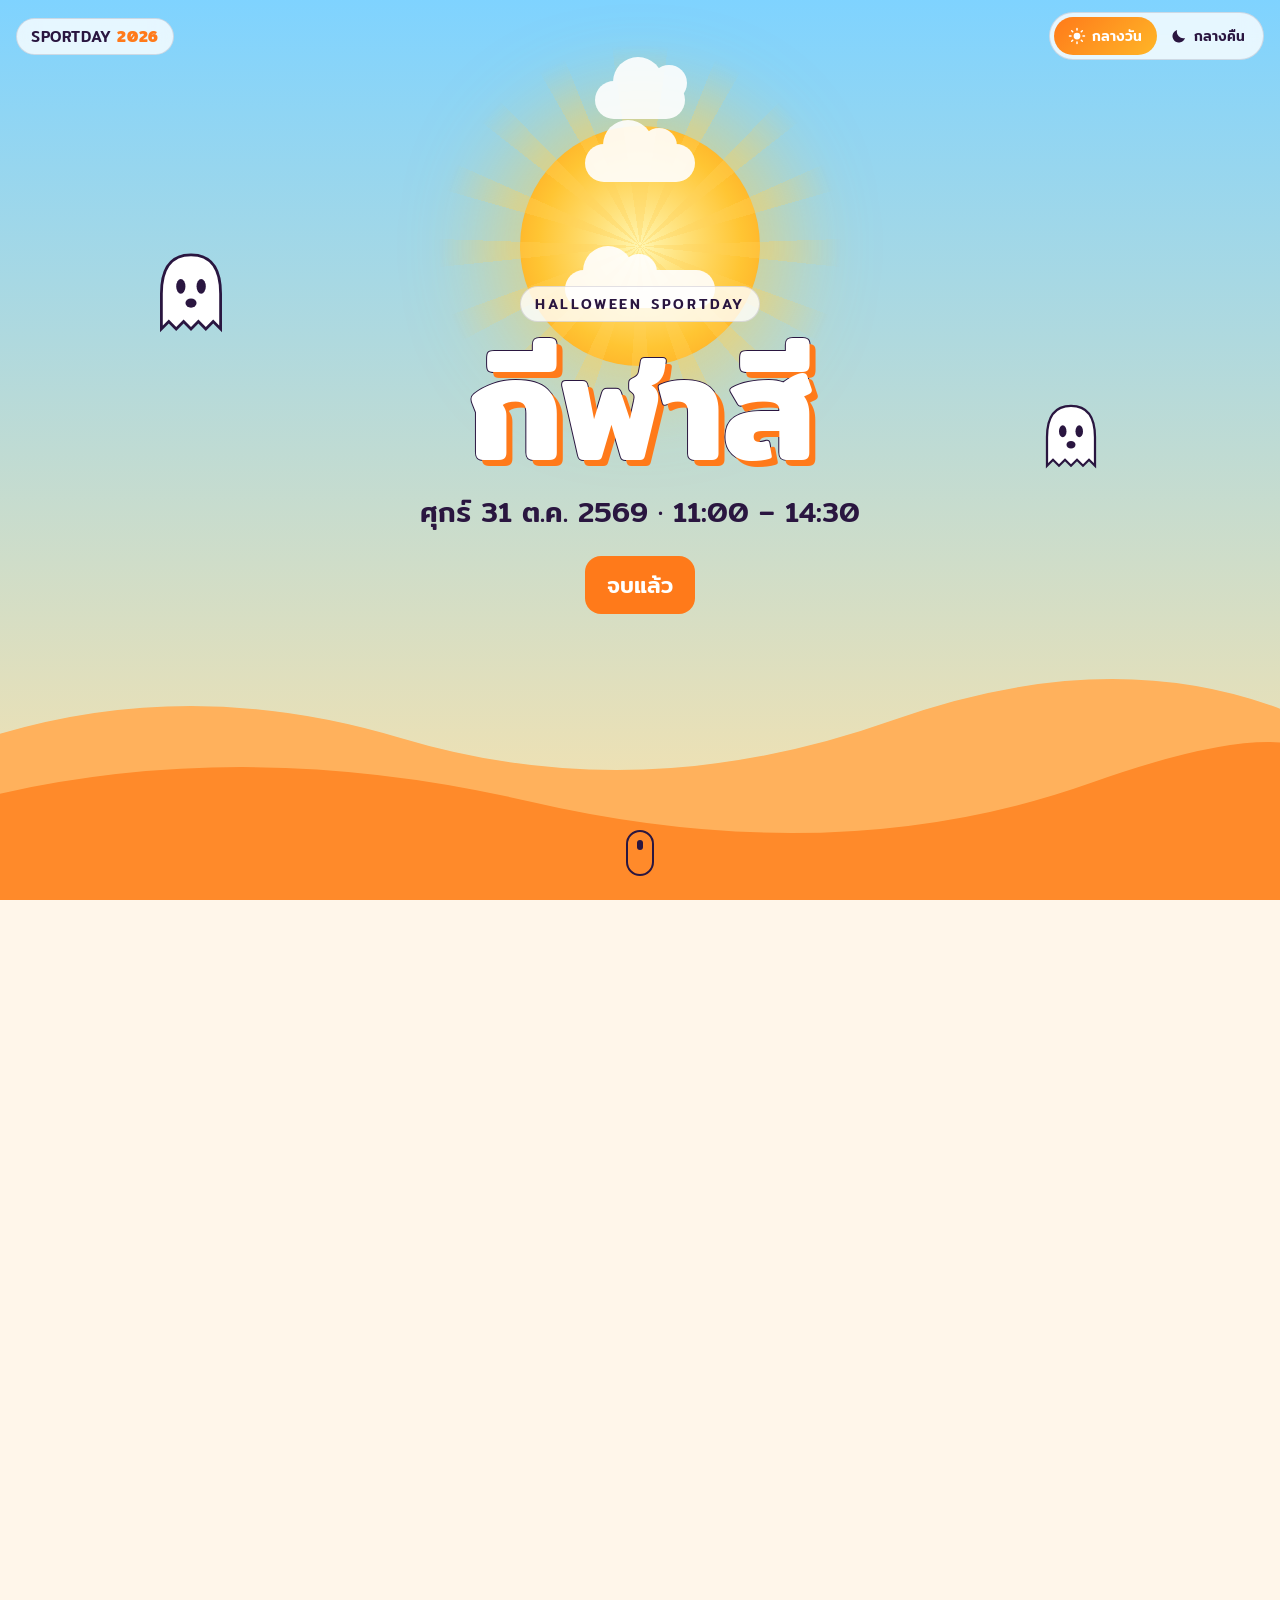
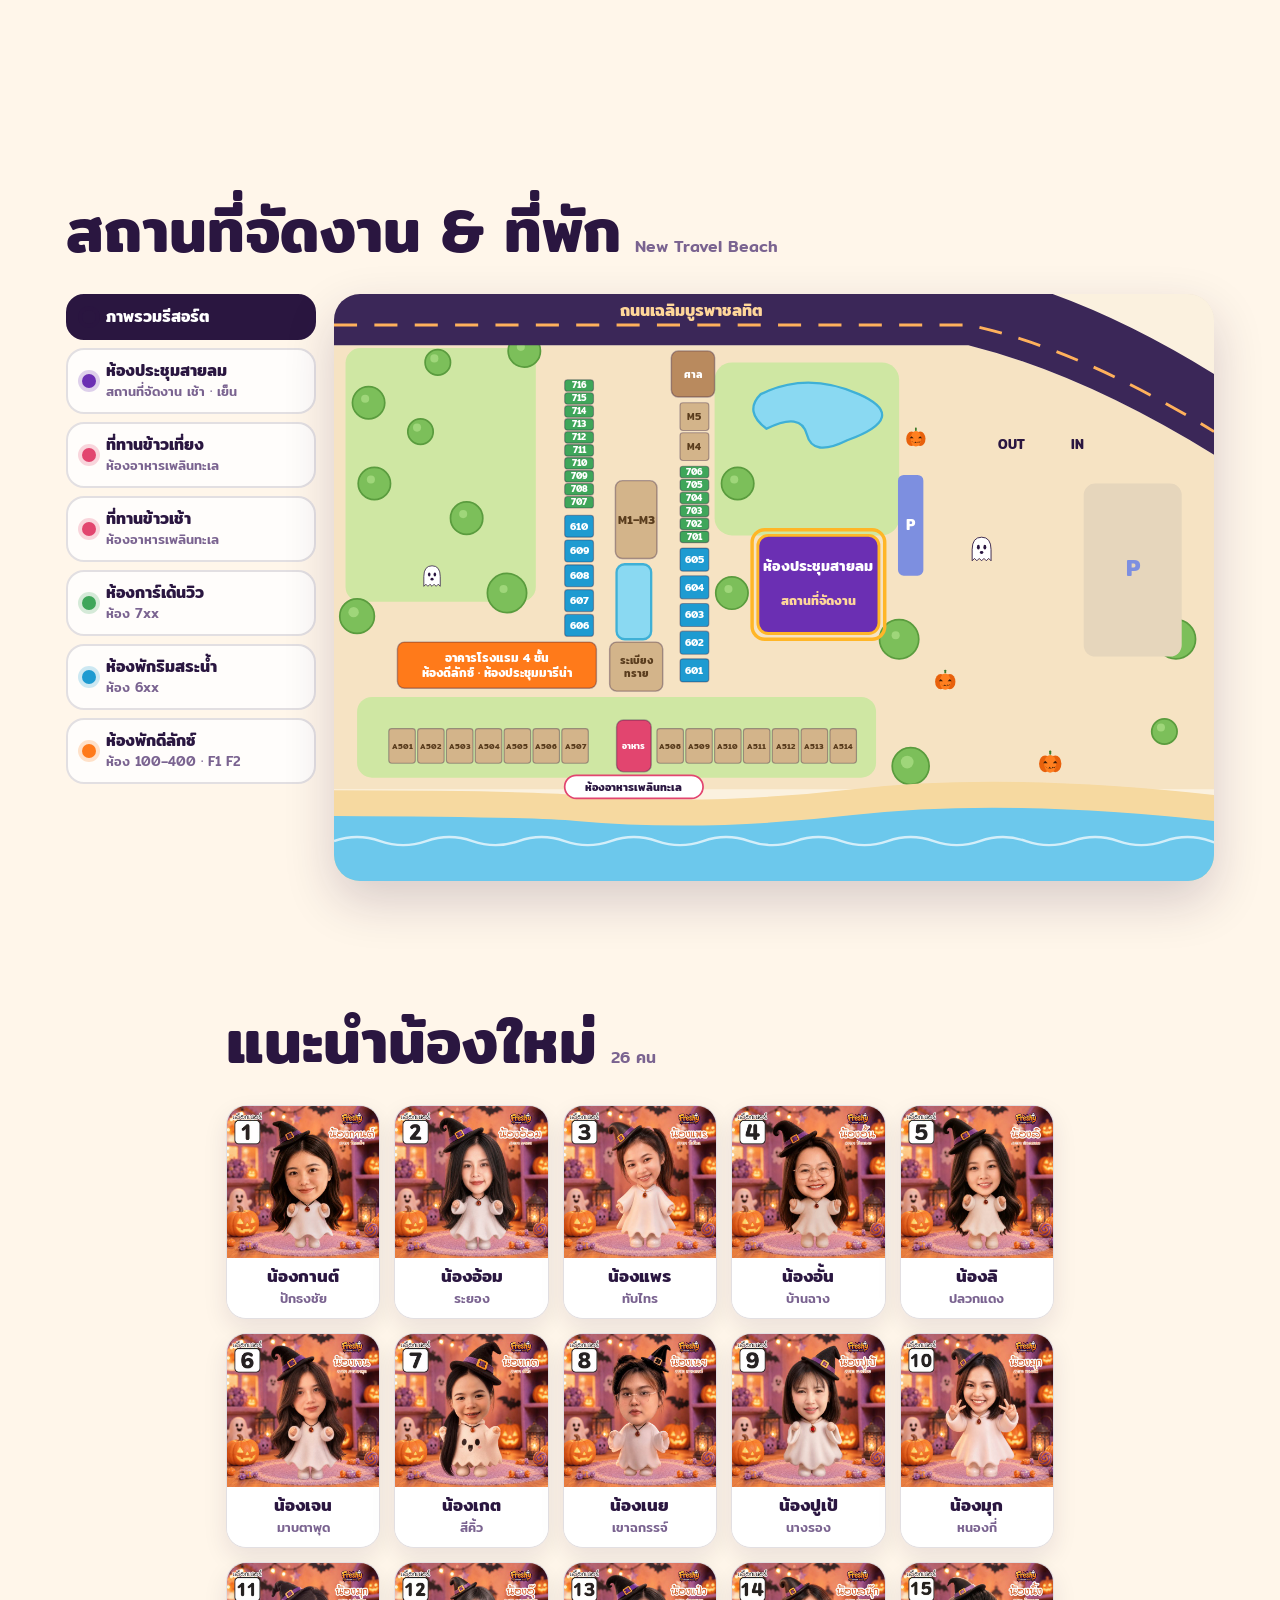
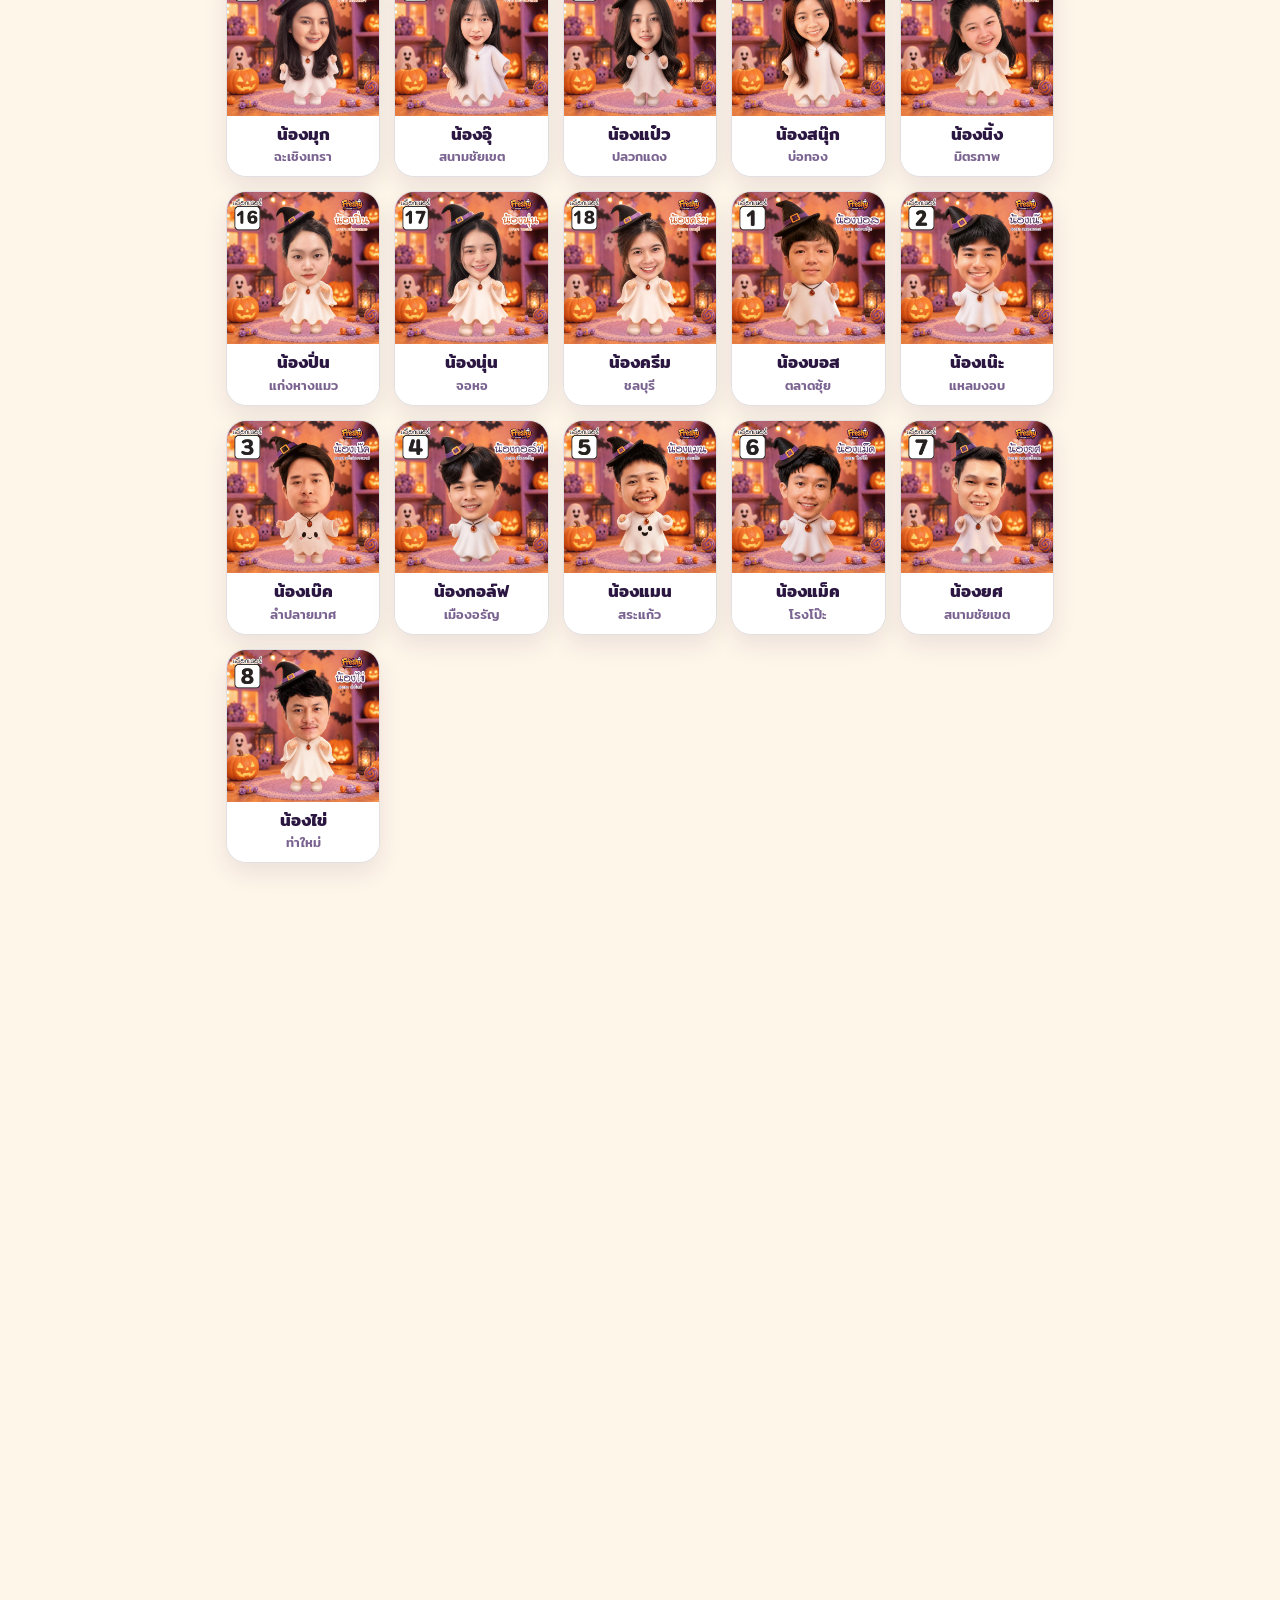
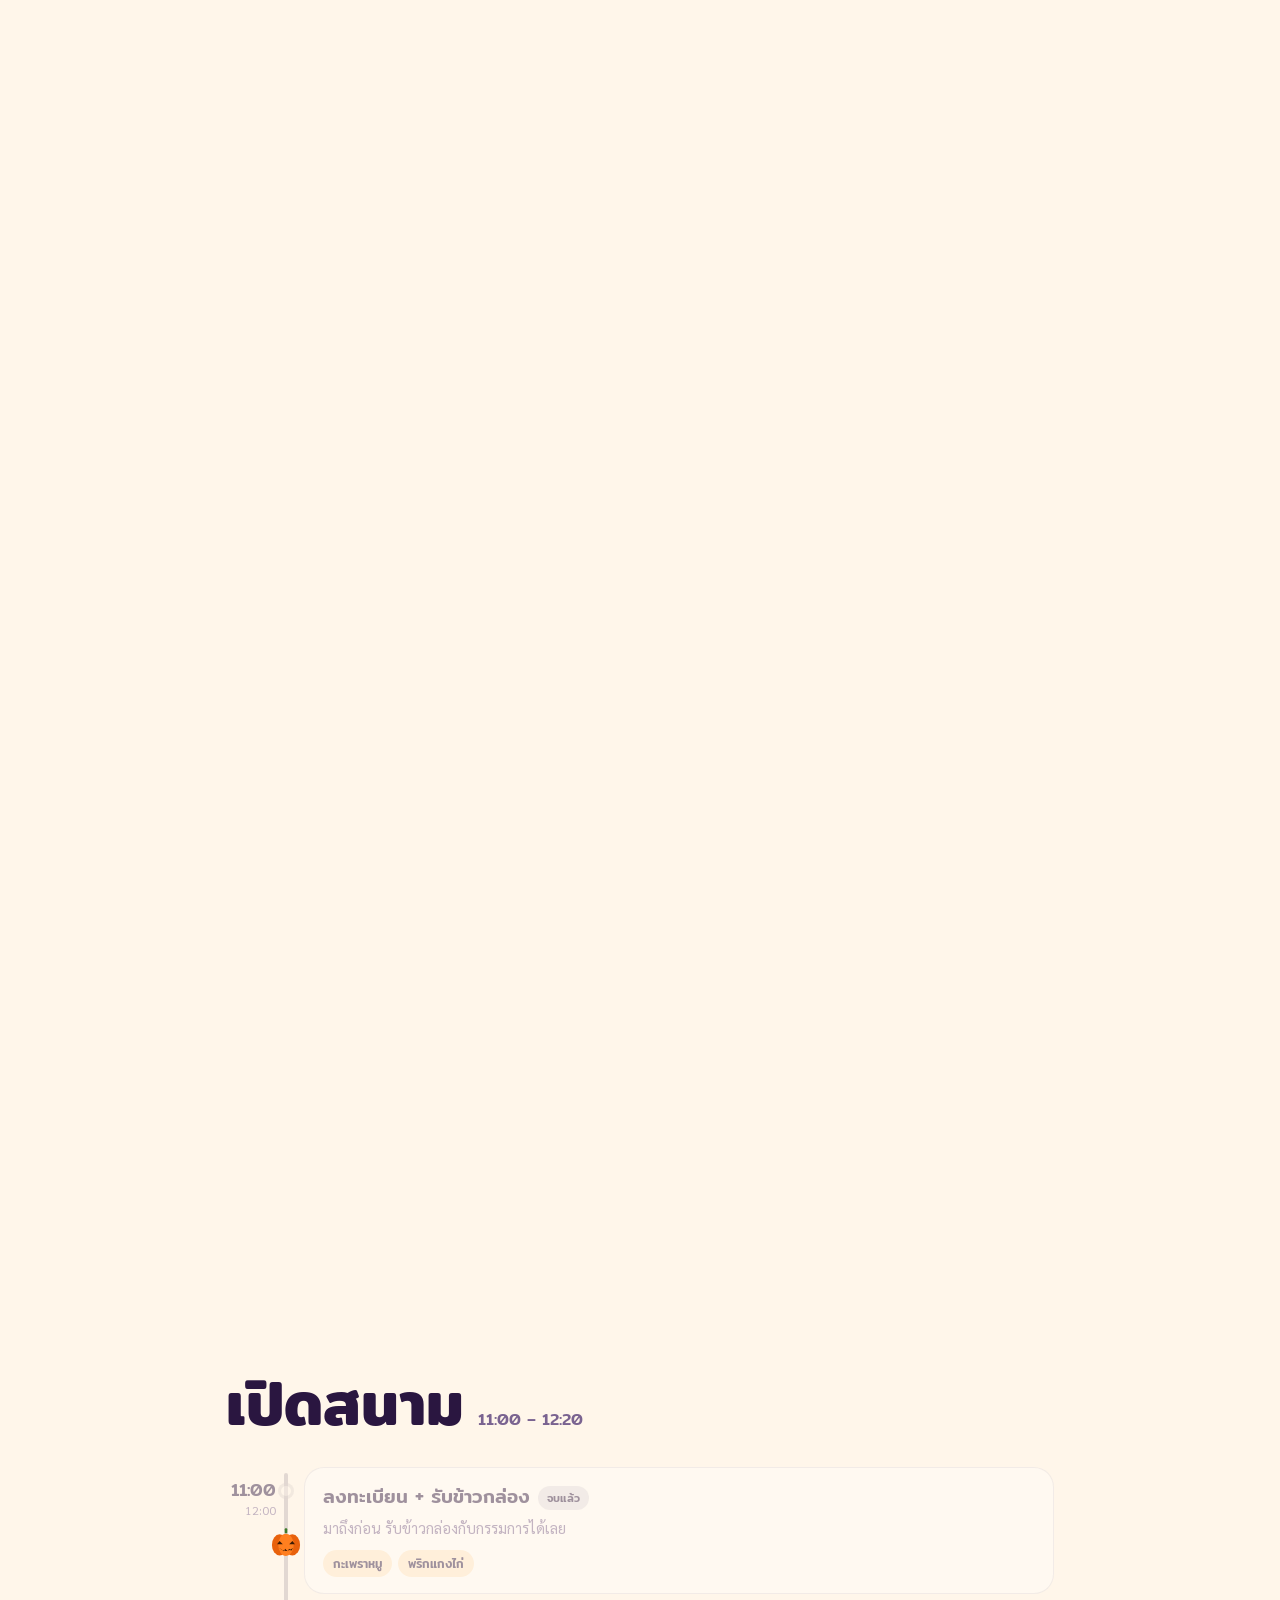
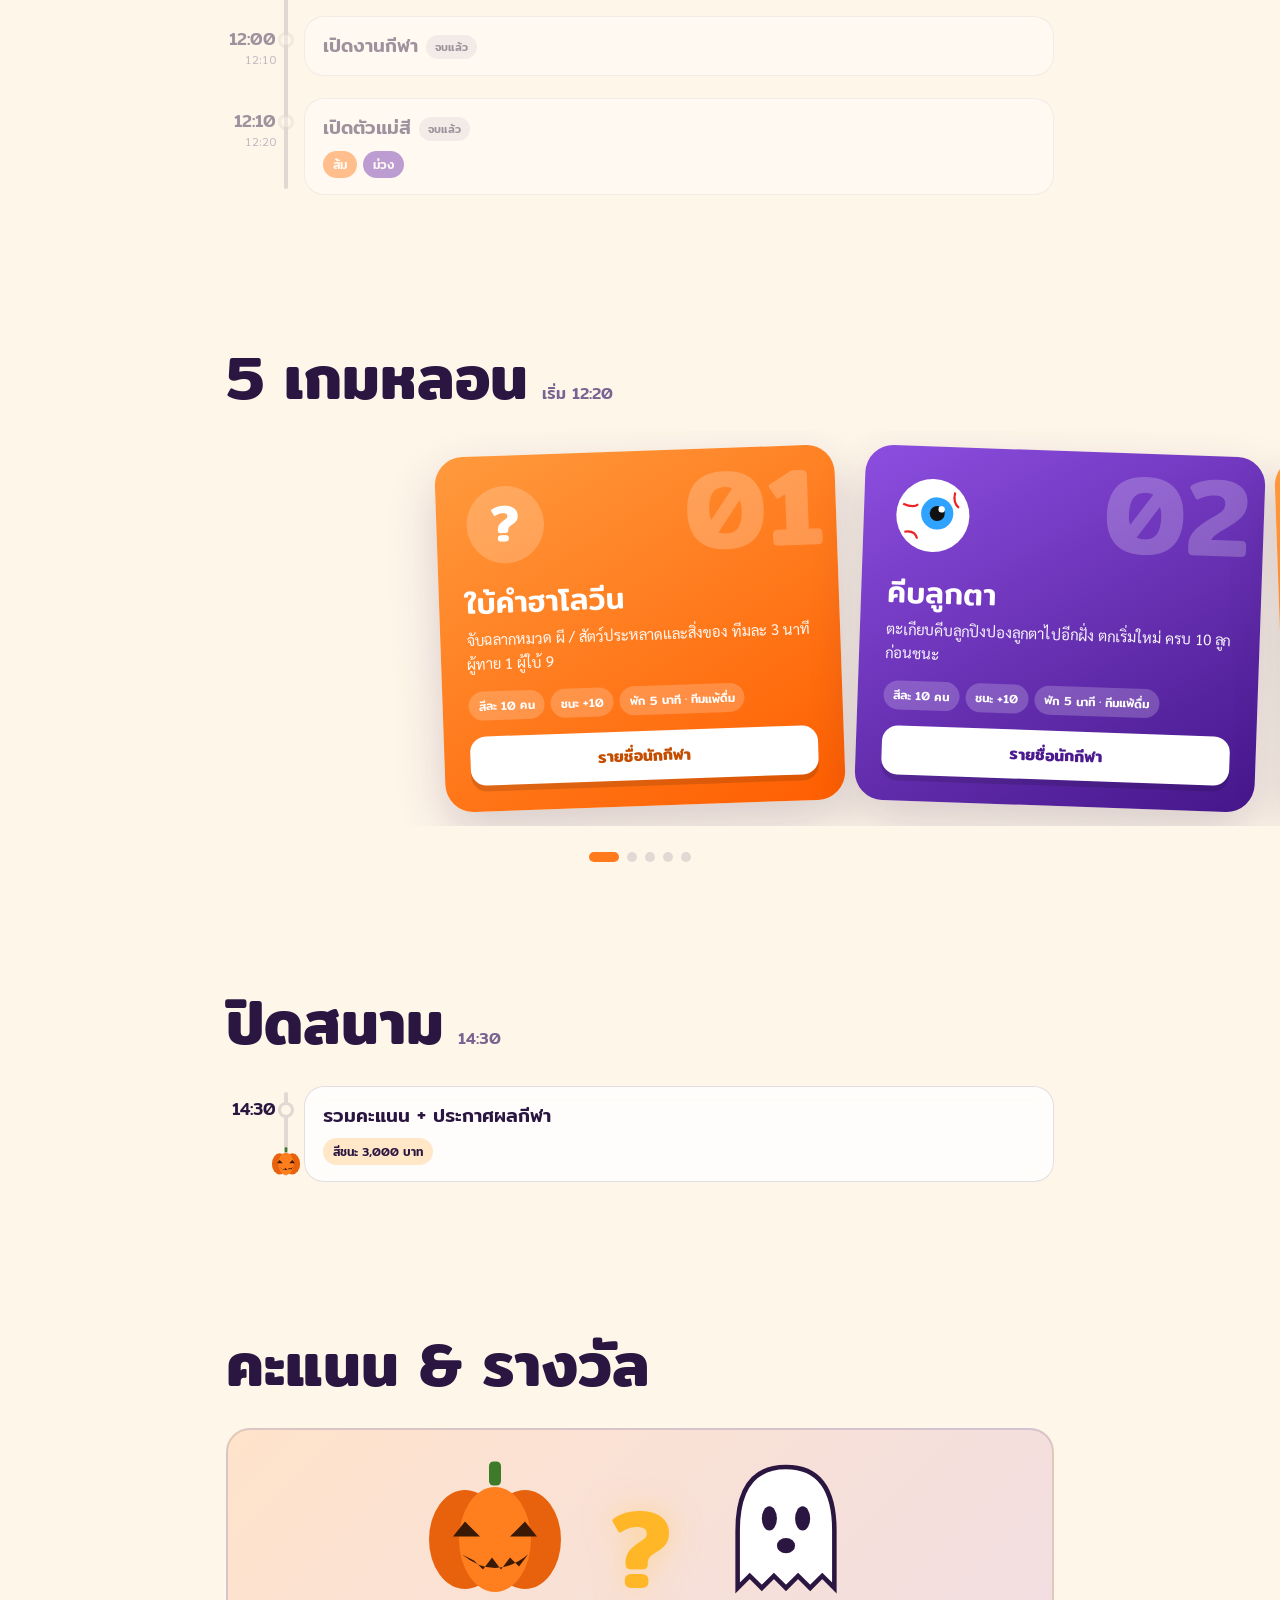
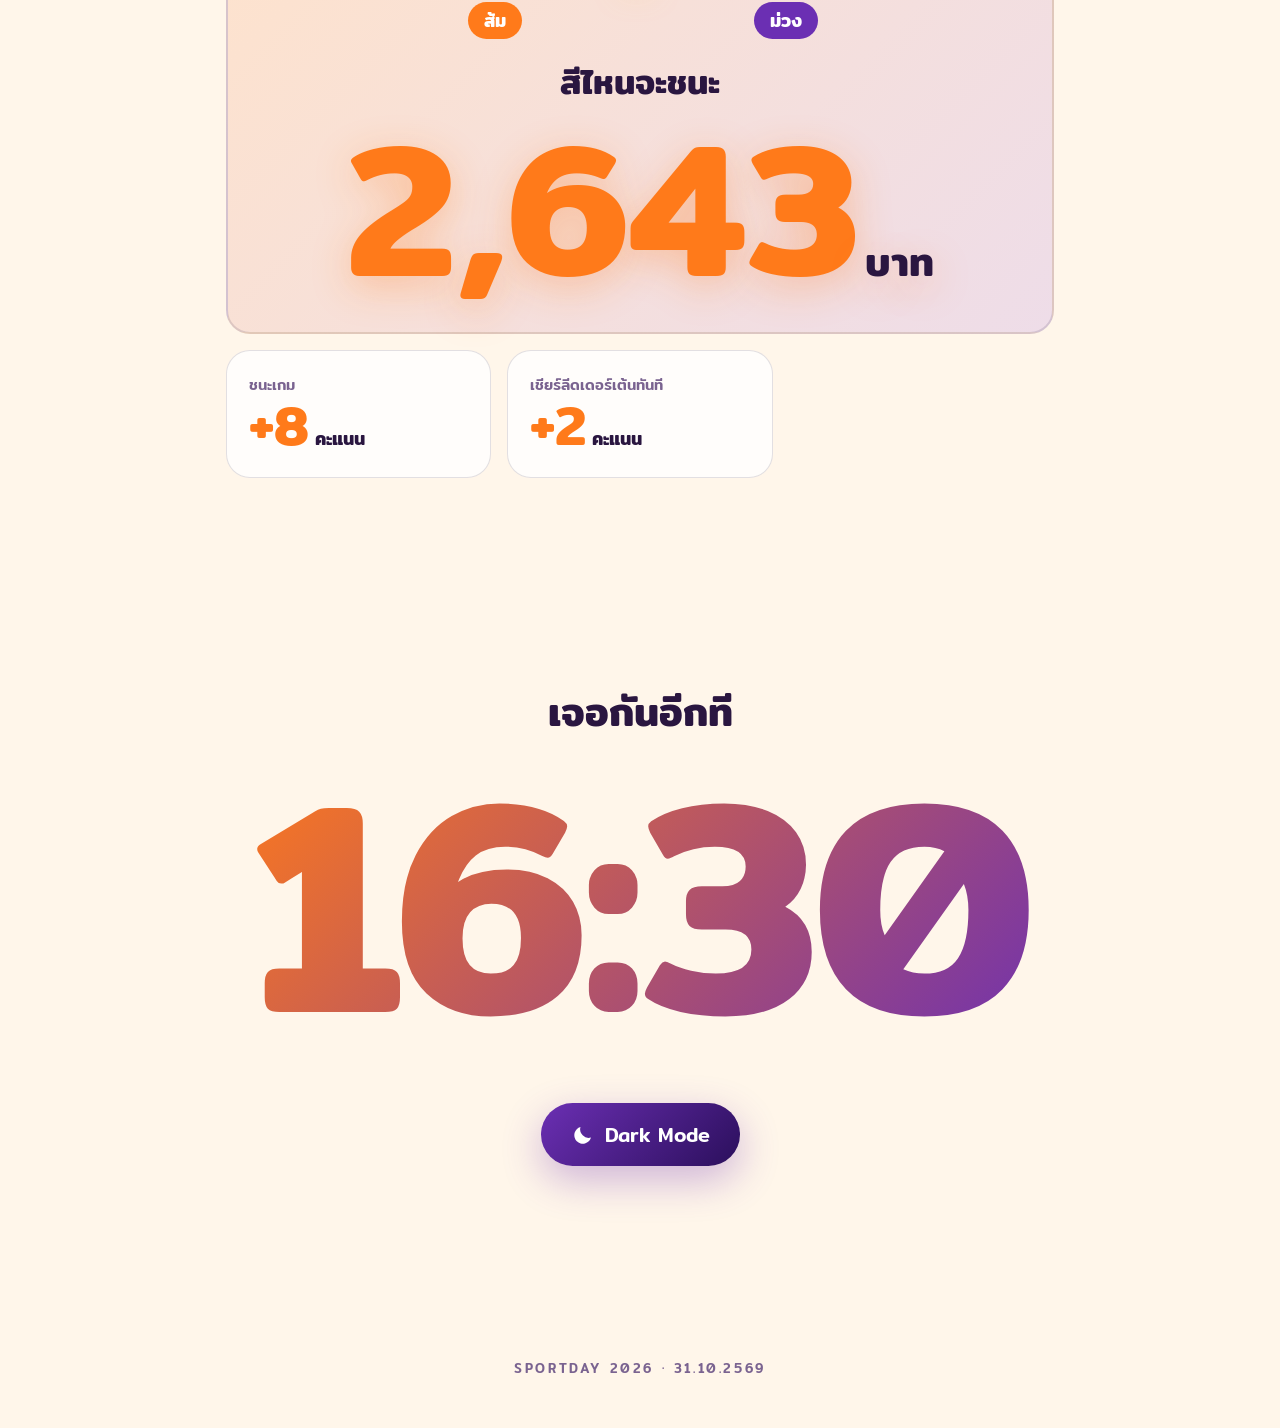
==== index.html @ a04fd20c "Sportday 2026 schedule site Co-Authored-By: Claude Opus 5.5 <noreply@anthropic.com>" ====
<!doctype html>
<html lang="th" data-mode="day">
<head>
<meta charset="utf-8">
<meta name="viewport" content="width=device-width, initial-scale=1">
<title>Sportday 2026 กำหนดการ</title>
<link rel="preconnect" href="https://fonts.googleapis.com">
<link rel="preconnect" href="https://fonts.gstatic.com" crossorigin>
<link href="https://fonts.googleapis.com/css2?family=Mitr:wght@400;500;600&family=Sarabun:wght@400;600&display=swap" rel="stylesheet">
<style>
:root{
  --orange:#ff7a1a; --purple:#6b2fb3; --gold:#ffb627;
  --bg:#fff6ea; --bg2:#ffe7c7; --ink:#2a1640; --muted:#7a6390; --card:#ffffffcc; --line:#2a164022;
  --sky1:#7fd3ff; --sky2:#ffe3a8;
}
html[data-mode="night"]{
  --orange:#ff8a2a; --purple:#a066ff; --gold:#ffc861;
  --bg:#0f0820; --bg2:#1c0f38; --ink:#f3eaff; --muted:#b9a6d6; --card:#1d1238cc; --line:#f3eaff22;
  --sky1:#05020d; --sky2:#3a1670;
}
*{box-sizing:border-box;margin:0;padding:0}
html{scroll-behavior:smooth}
html,body,main{overflow-x:clip}
body{background:var(--bg);color:var(--ink);font-family:"Sarabun",system-ui,sans-serif;transition:background .6s,color .6s}
h1,h2,h3,.k{font-family:"Mitr",sans-serif}
svg{display:block}
[data-show]{display:none}
html[data-mode="day"] [data-show="day"],html[data-mode="night"] [data-show="night"]{display:block}

/* ---------- view transition ---------- */
::view-transition-old(root),::view-transition-new(root){animation:none;mix-blend-mode:normal}
::view-transition-new(root){animation:reveal .9s cubic-bezier(.75,0,.2,1)}
@keyframes reveal{from{clip-path:circle(0 at var(--vx,90%) var(--vy,30px))}to{clip-path:circle(160vmax at var(--vx,90%) var(--vy,30px))}}

/* ---------- top bar ---------- */
.top{position:fixed;inset:0 0 auto 0;z-index:50;display:flex;justify-content:space-between;align-items:center;padding:calc(12px + env(safe-area-inset-top,0px)) 16px 12px;pointer-events:none}
.brand{pointer-events:auto;font:500 15px/1 "Mitr";letter-spacing:.04em;padding:10px 14px;border-radius:99px;background:var(--card);backdrop-filter:blur(10px);border:1px solid var(--line)}
.brand b{color:var(--orange)}
.toggle{pointer-events:auto;position:relative;display:flex;padding:4px;border-radius:99px;background:var(--card);backdrop-filter:blur(10px);border:1px solid var(--line)}
.toggle button{position:relative;z-index:1;display:flex;align-items:center;gap:6px;border:0;background:none;color:var(--ink);font:500 14px "Mitr";padding:8px 14px;border-radius:99px;cursor:pointer;transition:color .4s}
.toggle button svg{width:18px;height:18px}
.toggle .pill{position:absolute;top:4px;bottom:4px;left:4px;width:calc(50% - 4px);border-radius:99px;background:linear-gradient(135deg,var(--orange),var(--gold));transition:transform .5s cubic-bezier(.7,0,.2,1),background .5s}
html[data-mode="night"] .toggle .pill{transform:translateX(100%);background:linear-gradient(135deg,var(--purple),#5a2fb0)}
html[data-mode="day"] .toggle [data-to="day"],html[data-mode="night"] .toggle [data-to="night"]{color:#fff}
.bar{position:fixed;left:0;top:0;height:4px;z-index:60;width:calc(var(--sp,0)*100%);background:linear-gradient(90deg,var(--orange),var(--purple))}

/* ---------- generic sticky scene ---------- */
.scene{position:relative}
.stick{position:sticky;top:0;height:100vh;height:100svh;overflow:hidden}

/* ---------- hero ---------- */
.hero{height:190vh}
.hero .stick{display:grid;place-items:center;text-align:center}
.sky{position:absolute;inset:0;background:linear-gradient(180deg,var(--sky1),var(--sky2))}
.sunset{position:absolute;inset:0;background:linear-gradient(180deg,#ff7a59 0%,#ffb36b 60%,#ffd59e 100%);opacity:calc(var(--p,0)*.9)}
.sun{position:absolute;left:50%;top:calc(14% + var(--p,0)*58%);width:min(34vw,240px);aspect-ratio:1;translate:-50% 0;border-radius:50%;background:radial-gradient(circle,#fff6b0,#ffc533 60%,#ff9a1a);box-shadow:0 0 80px 30px #ffcf4d88}
.sun::before{content:"";position:absolute;inset:-35%;border-radius:50%;background:repeating-conic-gradient(#ffd25a55 0 8deg,transparent 8deg 22deg);animation:spin 40s linear infinite;z-index:-1;mask:radial-gradient(circle,#000 45%,transparent 70%)}
@keyframes spin{to{rotate:360deg}}
.cloud{position:absolute;height:38px;border-radius:40px;background:#fff;opacity:.9;filter:blur(.3px);animation:drift linear infinite}
.cloud::before,.cloud::after{content:"";position:absolute;background:#fff;border-radius:50%}
.cloud::before{width:50px;height:50px;left:18px;top:-24px}.cloud::after{width:36px;height:36px;left:56px;top:-16px}
@keyframes drift{from{transform:translateX(-30vw)}to{transform:translateX(130vw)}}
.hills{position:absolute;left:-5%;right:-5%;bottom:0;height:30%;translate:0 calc(var(--p,0)*-8vh)}
.hills svg{width:100%;height:100%}
.hero-title{position:relative;z-index:3;padding:0 16px;translate:0 calc(var(--p,0)*-28vh);opacity:calc(1 - var(--p,0)*1.6)}
.eyebrow{display:inline-block;font:500 14px "Mitr";letter-spacing:.2em;padding:6px 14px;border-radius:99px;background:var(--card);border:1px solid var(--line);margin-bottom:14px}
.hero h1{font-weight:600;font-size:clamp(52px,13vw,150px);line-height:.92;letter-spacing:-.02em}
.hero h1 span{display:inline-block;padding-top:.3em;margin-top:-.3em;animation:pop .9s cubic-bezier(.2,1.6,.4,1) both;animation-delay:calc(var(--i)*60ms)}
@keyframes pop{from{transform:translateY(60px) scale(.4) rotate(-12deg);opacity:0}}
html[data-mode="day"] .hero h1{color:#fff;-webkit-text-stroke:2px var(--ink);paint-order:stroke fill;text-shadow:6px 6px 0 var(--orange)}
html[data-mode="night"] .hero h1 span{background:linear-gradient(180deg,#ffd27a,#ff7a1a);-webkit-background-clip:text;background-clip:text;color:transparent;filter:drop-shadow(0 0 24px #ff7a1a88)}
.hero h1.night-h{font-size:clamp(46px,11vw,130px)}
.h1-sub{font:500 clamp(24px,5vw,48px) "Mitr";color:#fff;letter-spacing:.04em;margin-top:4px;text-shadow:0 0 20px #a066ff}
.hero .date{margin-top:16px;font:500 clamp(18px,3.4vw,28px) "Mitr"}
.cd{display:flex;gap:10px;justify-content:center;margin-top:22px}
.cd div{min-width:68px;padding:10px 8px;border-radius:16px;background:var(--card);backdrop-filter:blur(8px);border:1px solid var(--line)}
.cd b{display:block;font:500 30px/1 "Mitr";font-variant-numeric:tabular-nums}
.cd small{font-size:12px;color:var(--muted)}
.cd .state{font:500 22px "Mitr";padding:12px 22px;color:#fff;background:var(--orange);border:0}
.scrollcue{position:absolute;bottom:24px;left:50%;translate:-50% 0;z-index:3;width:28px;height:46px;border:2px solid var(--ink);border-radius:20px;opacity:calc(1 - var(--p,0)*4)}
.scrollcue::after{content:"";position:absolute;left:50%;top:8px;width:6px;height:10px;margin-left:-3px;border-radius:3px;background:var(--ink);animation:cue 1.6s infinite}
@keyframes cue{to{transform:translateY(16px);opacity:0}}
.floaty{position:absolute;z-index:2;animation:bob 4s ease-in-out infinite}
@keyframes bob{50%{transform:translateY(-18px) rotate(4deg)}}
.rise{translate:0 calc((1 - var(--p,0))*30vh)}

/* night hero */
.stars i{position:absolute;width:2px;height:2px;background:#fff;border-radius:50%;animation:tw 3s ease-in-out infinite}
@keyframes tw{50%{opacity:.2;transform:scale(.6)}}
.moon{position:absolute;right:12%;top:12%;width:min(38vw,260px);aspect-ratio:1;border-radius:50%;background:radial-gradient(circle at 35% 35%,#ffe2a6,#ffab3d 55%,#e2741c);box-shadow:0 0 90px 30px #ff8a2a66;scale:calc(1 + var(--p,0)*1.4);translate:calc(var(--p,0)*-20vw) calc(var(--p,0)*12vh)}
.moon::after{content:"";position:absolute;inset:0;border-radius:50%;background:radial-gradient(circle at 62% 38%,#c7651b38 0 9%,#0000 10%),radial-gradient(circle at 36% 64%,#c7651b30 0 7%,#0000 8%),radial-gradient(circle at 70% 70%,#c7651b28 0 5%,#0000 6%)}
.castle{position:absolute;left:0;right:0;bottom:0;height:42%;translate:0 calc(var(--p,0)*-6vh)}
.castle svg{width:100%;height:100%}
.fog{position:absolute;left:-10%;right:-10%;bottom:-20px;height:30%;background:radial-gradient(ellipse at 30% 100%,#b28cff55,transparent 60%),radial-gradient(ellipse at 75% 100%,#ff8a2a33,transparent 60%);filter:blur(10px);animation:fog 9s ease-in-out infinite alternate}
@keyframes fog{to{transform:translateX(6%)}}
.bat{position:fixed;z-index:40;width:60px;pointer-events:none;color:#0b0616;animation:fly 9s linear forwards}
html[data-mode="night"] .bat{color:#1a0d33;filter:drop-shadow(0 0 6px #ff8a2a)}
.bat svg{animation:flap .25s ease-in-out infinite alternate}
@keyframes flap{to{transform:scaleY(.4)}}
@keyframes fly{from{transform:translate(-80px,var(--y0))}to{transform:translate(110vw,var(--y1))}}
.glow{position:fixed;inset:0;z-index:1;pointer-events:none;background:radial-gradient(260px circle at var(--mx,50%) var(--my,50%),#ff8a2a1f,transparent 70%)}
html[data-mode="day"] .glow{display:none}

/* ---------- VS ---------- */
.vs{height:220vh}
.vs .stick{display:flex}
.side{flex:1;position:relative;overflow:hidden;display:flex;flex-direction:column;justify-content:space-between;align-items:center;gap:6px;color:#fff;text-align:center;padding:max(76px,11vh) 12px 0}
.side h2{font-weight:600;font-size:clamp(26px,5.6vw,72px);line-height:1.15;padding-top:.15em}
.side .sub{font:500 clamp(14px,2.4vw,20px) "Mitr";opacity:.9}
.side.o{background:radial-gradient(circle at 30% 30%,#ffa04d,#ff6a00);translate:calc((1 - min(var(--p,0)*2.2,1))*-100%) 0}
.side.p{background:radial-gradient(circle at 70% 30%,#8f4ee0,#4b1a8f);translate:calc((1 - min(var(--p,0)*2.2,1))*100%) 0}
.crew{position:relative;width:100%;flex:1;display:flex;justify-content:center;align-items:flex-end;margin-top:auto}
.crew::before{content:"";position:absolute;left:50%;bottom:0;translate:-50% 0;width:min(70%,60vh);aspect-ratio:1;border-radius:50%;background:radial-gradient(#ffffff70,#fff0 68%)}
.m{position:relative;width:min(40%,42vh);margin:0 -9%;--d:0;translate:0 calc((1 - clamp(0,calc((var(--p,0) - .2 - var(--d))*4),1))*110%)}
.m img{display:block;width:100%;filter:drop-shadow(0 12px 22px #0006)}
.m.boss{width:min(54%,58vh);z-index:2}
.m.l,.m.r{--d:.08;filter:brightness(.94)}
.m b{position:absolute;left:50%;bottom:7%;translate:-50% 0;white-space:nowrap;font:600 clamp(12px,1.5vw,16px) "Mitr";padding:3px 12px;border-radius:99px;background:#fff;color:#1a0d2e;box-shadow:0 6px 16px #0004}
.m.l b{left:34%}.m.r b{left:66%}
.m.boss b{bottom:9%;font-size:clamp(14px,1.9vw,20px);padding:4px 16px 5px;background:#1a0d2e;color:#fff}
.m.boss b small{display:block;font:600 .62em "Mitr";letter-spacing:.06em;color:var(--tc)}
.side.o{--tc:#ffa04d}.side.p{--tc:#c79bff}
.vsbadge{position:absolute;left:50%;top:34%;translate:-50% -50%;width:min(28vw,170px);aspect-ratio:1;border-radius:50%;display:grid;place-items:center;background:#fff;color:var(--ink);font:600 clamp(40px,8vw,72px) "Mitr";box-shadow:0 0 0 10px #ffffff55,0 20px 60px #0005;scale:clamp(0,calc((var(--p,0) - .45)*5),1);rotate:calc((1 - clamp(0,calc((var(--p,0) - .45)*5),1))*-180deg)}
.dress{position:absolute;left:50%;top:14px;z-index:3;translate:-50% 0;white-space:nowrap;text-align:center;font:600 18px "Mitr";padding:10px 22px;border-radius:22px;background:#1a0d2e;color:#fff;opacity:clamp(0,calc((var(--p,0) - .6)*5),1)}
@media (max-width:700px){
  .vs .stick{flex-direction:column}
  .side{padding-top:14px}
  .side.o{padding-top:132px}
  .dress{top:62px}
  .side h2{font-size:clamp(24px,7vw,34px)}
  .crew::before{width:min(80%,34vh)}
  .m{width:min(40%,24vh)}.m.boss{width:min(54%,32vh)}
  .vsbadge{top:63%;left:auto;right:-14px;width:68px;font-size:30px}
}
.dress small{display:block;font:500 14px "Mitr";color:#f3eaffcc;margin-top:2px}
.dress i{display:inline-block;width:10px;height:10px;border-radius:50%;margin:0 4px 0 10px;vertical-align:middle}

/* ---------- sections ---------- */
.wrap{max-width:860px;margin:0 auto;padding:0 16px}
.sec{padding:90px 0 40px;position:relative;z-index:2}
.sec-h{display:flex;flex-wrap:wrap;align-items:baseline;column-gap:14px;row-gap:6px;margin-bottom:34px}
.sec-h h2{font-weight:600;font-size:clamp(34px,6vw,60px);line-height:1}
.sec-h span{font:500 16px "Mitr";color:var(--muted)}

/* timeline */
.tl{position:relative;list-style:none;padding-left:78px}
.tl::before,.tl .fill{content:"";position:absolute;left:58px;top:6px;width:4px;border-radius:4px}
.tl::before{bottom:6px;background:var(--line)}
.tl .fill{height:calc(var(--p,0)*(100% - 12px));background:linear-gradient(var(--orange),var(--purple))}
.tl .runner{position:absolute;left:44px;top:calc(var(--p,0)*(100% - 40px));width:32px;transition:top .1s linear}
.tl-item{position:relative;margin-bottom:22px;opacity:0;transform:translateX(60px) rotate(2deg);transition:all .8s cubic-bezier(.2,.9,.3,1.2)}
.tl-item.in{opacity:1;transform:none}
.tl-time{position:absolute;left:-78px;top:14px;width:50px;text-align:right;font:500 17px/1 "Mitr"}
.tl-time small{display:block;font:400 12px "Sarabun";color:var(--muted);margin-top:4px}
.tl-dot{position:absolute;left:-26px;top:16px;width:16px;height:16px;border-radius:50%;background:var(--bg);border:3px solid var(--line);transition:all .4s}
.tl-item.lit .tl-dot{border-color:var(--orange);background:var(--orange);box-shadow:0 0 0 6px #ff7a1a33}
.card{background:var(--card);border:1px solid var(--line);border-radius:20px;padding:16px 18px;backdrop-filter:blur(8px);transition:transform .3s,box-shadow .3s}
.card:hover{transform:translateY(-3px) rotate(-.4deg);box-shadow:0 14px 30px #2a164018}
.card h3{font-weight:500;font-size:19px;line-height:1.3}
.card p{margin-top:6px;color:var(--muted);line-height:1.6;font-size:15px}
.tags{display:flex;flex-wrap:wrap;gap:6px;margin-top:10px}
.tag{font:500 12px "Mitr";padding:4px 10px;border-radius:99px;background:var(--bg2);color:var(--ink)}
.tags:empty{display:none}
.tag.o{background:var(--orange);color:#fff}.tag.p{background:var(--purple);color:#fff}
.st{display:none;margin-left:8px;vertical-align:middle;font:500 11px "Mitr";padding:3px 9px;border-radius:99px}
.tl-item.live .card{border:2px solid var(--orange);box-shadow:0 0 0 6px #ff7a1a22}
.tl-item.live .st{display:inline-block;background:var(--orange);color:#fff;animation:pulse 1.2s infinite}
.tl-item.past{opacity:.45}
.tl-item.past .st{display:inline-block;background:var(--line)}
@keyframes pulse{50%{opacity:.5}}

/* games horizontal */
.games{padding:90px 0 40px;z-index:2}
.games-h{padding:0 16px;max-width:860px;width:100%;margin:0 auto 24px}
.track{position:relative;display:flex;gap:20px;padding:20px max(16px,calc(50% - 200px));overflow-x:auto;scroll-snap-type:x mandatory;scrollbar-width:none;-webkit-overflow-scrolling:touch}
.track::-webkit-scrollbar{display:none}
.game{scroll-snap-align:center}
.dots i{cursor:pointer}
.game{width:min(78vw,400px);flex:none;border-radius:28px;padding:26px;color:#fff;position:relative;overflow:hidden;box-shadow:0 20px 50px #2a164030;rotate:calc(var(--r)*1deg)}
.game:nth-child(odd){background:linear-gradient(150deg,#ff9a3d,#ff5e00)}
.game:nth-child(even){background:linear-gradient(150deg,#8d4ee0,#45168a)}
.game .num{font:600 110px/0.8 "Mitr";opacity:.22;position:absolute;right:14px;top:16px}
.game .ic{width:86px;height:86px;margin-bottom:18px}
.game h3{font-weight:500;font-size:30px;margin:10px 0 8px;line-height:1.1}
.game p{line-height:1.6;opacity:.95;font-size:15px}
.game .meta{display:flex;flex-wrap:wrap;gap:6px;margin-top:16px}
.game .meta span{font:500 12px "Mitr";padding:5px 10px;border-radius:99px;background:#fff3}
.game{cursor:pointer}
.roster-btn{margin-top:16px;width:100%;padding:12px;border:0;border-radius:16px;cursor:pointer;background:#fff;font:600 16px "Mitr";color:var(--ink);box-shadow:0 6px 0 #0002}
.game:nth-child(odd) .roster-btn{color:#c44d00}.game:nth-child(even) .roster-btn{color:#4b1a8f}
.roster-pop{position:fixed;inset:0;z-index:100;display:none;place-items:center;padding:16px;background:#05020dcc}
.roster-pop.open{display:grid;animation:fadein .25s}
.roster-wrap{position:relative;width:min(100%,560px)}
.roster-x{position:absolute;right:-8px;top:-18px;z-index:2;width:62px;height:62px;border-radius:50%;border:4px solid #fff;cursor:pointer;display:grid;place-items:center;color:#fff;background:radial-gradient(circle at 35% 30%,#ff7a85,#e8203a 60%,#b80f27);box-shadow:0 6px 0 #8a0a1c,0 14px 26px #0006;animation:xpop .5s .15s cubic-bezier(.2,1.8,.4,1) both;transition:translate .15s,box-shadow .15s}
.roster-x svg{width:30px;height:30px}
.roster-x:hover{rotate:90deg;transition:rotate .3s}
.roster-x:active{translate:0 4px;box-shadow:0 2px 0 #8a0a1c,0 8px 16px #0006}
@keyframes xpop{from{scale:0;rotate:-180deg}}
.roster-card{width:100%;max-height:86vh;overflow:auto;overscroll-behavior:contain;padding:20px;border-radius:26px;background:#fff6ea;color:#2a1640;animation:zoomin .35s cubic-bezier(.2,1.4,.4,1)}
.roster-card>b{display:flex;align-items:baseline;flex-wrap:wrap;gap:4px 10px;font:600 28px/1.2 "Mitr";margin-bottom:14px}
.roster-card>b small{font:500 15px "Mitr";color:#7a6390}
.rs-cols{display:grid;grid-template-columns:1fr 1fr;gap:10px}
.rs{border-radius:18px;padding:12px;color:#fff}
.rs.o{background:linear-gradient(160deg,#ff9a3d,#ff5e00)}.rs.p{background:linear-gradient(160deg,#8d4ee0,#45168a)}
.rs h4{font:600 15px/1.25 "Mitr";margin-bottom:8px}
.rs ol{list-style:none;display:flex;flex-direction:column;gap:5px}
.rs li{padding:6px 10px;border-radius:12px;background:#fff2;font:600 16px/1.2 "Mitr"}
.rs li small{display:block;font:500 12px "Mitr";opacity:.85}
.dots{display:flex;gap:8px;justify-content:center;margin-top:26px}
.dots i{width:10px;height:10px;border-radius:99px;background:var(--line);transition:all .3s}
.dots i.on{width:30px;background:var(--orange)}

/* prizes */
.prizes{display:grid;grid-template-columns:repeat(auto-fit,minmax(220px,1fr));gap:16px}
.prize{border-radius:24px;padding:22px;background:var(--card);border:1px solid var(--line);opacity:0;transform:translateY(40px) scale(.95);transition:all .7s cubic-bezier(.2,.9,.3,1.3)}
.prize.in{opacity:1;transform:none}
.prize .lbl{font:500 15px "Mitr";color:var(--muted)}
.prize .amt{font:600 clamp(38px,7vw,54px)/1.1 "Mitr";color:var(--orange);font-variant-numeric:tabular-nums}
.prize .amt small{font-size:18px;color:var(--ink);margin-left:6px}
.prize .x{font:500 14px "Mitr"}
.win{grid-column:1/-1;text-align:center;padding:28px 16px 30px;background:linear-gradient(135deg,#ff7a1a26,#8d4ee026);border:2px solid var(--line)}
.win-vs{display:flex;align-items:center;justify-content:center;gap:clamp(10px,4vw,40px)}
.wv{display:flex;flex-direction:column;align-items:center;gap:8px;animation:lead 2.4s ease-in-out infinite}
.wv.p{animation-delay:-1.2s}
.wv svg{width:clamp(90px,24vw,150px);height:clamp(82px,22vw,136px)}
.wv span{font:600 18px "Mitr";padding:4px 16px;border-radius:99px;color:#fff}
.wv.o span{background:var(--orange)}.wv.p span{background:var(--purple)}
@keyframes lead{0%,100%{scale:.82;opacity:.65}50%{scale:1.12;opacity:1;translate:0 -10px}}
.wq{font:600 clamp(60px,15vw,110px)/1 "Mitr";color:var(--gold);text-shadow:0 0 30px #ffc86188;animation:wq 1.2s ease-in-out infinite alternate}
@keyframes wq{from{rotate:-12deg}to{rotate:12deg;scale:1.15}}
.win .lbl{font:600 clamp(24px,5vw,34px) "Mitr";color:var(--ink);margin-top:16px}
.win .amt{font-size:clamp(84px,24vw,190px);line-height:1;margin-top:4px;text-shadow:0 10px 40px #ff7a1a55}
.win .amt small{font-size:clamp(24px,5vw,40px)}

/* day: hotel map */
.wrap.wider{max-width:1180px}
.hotel-ui{display:grid;grid-template-columns:250px minmax(0,1fr);gap:18px;align-items:start}
.lm{display:flex;flex-direction:column;gap:8px;position:sticky;top:80px}
.lm button{display:grid;grid-template-columns:auto 1fr;align-items:center;column-gap:10px;text-align:left;cursor:pointer;padding:11px 14px;border-radius:18px;border:2px solid var(--line);background:var(--card);color:var(--ink);transition:border-color .2s,background .2s,translate .2s}
.lm button:hover{translate:4px 0}
.lm i{grid-row:span 2;width:14px;height:14px;border-radius:50%;background:var(--c);box-shadow:0 0 0 4px color-mix(in srgb,var(--c) 22%,transparent)}
.lm b{font:600 16px/1.25 "Mitr"}
.lm small{grid-column:2;font:500 13px "Mitr";color:var(--muted)}
.lm button.on{background:var(--ink);border-color:var(--ink);color:#fff}
.lm button.on small{color:#fff9}
.hotel-main{display:flex;flex-direction:column;gap:12px;min-width:0}
.hotel-view{position:relative;border-radius:26px;overflow:hidden;background:#fbf1df;box-shadow:0 20px 50px #2a164030,inset 0 0 0 3px #2a164014}
.hotel-map{display:block;width:100%;aspect-ratio:3/2;touch-action:pan-y}
.hotel-map text{font-family:"Mitr",sans-serif}
.hotel-map .room{opacity:0;scale:.4;transform-box:fill-box;transform-origin:center;transition:opacity .4s,scale .5s cubic-bezier(.2,1.6,.4,1);transition-delay:calc(var(--i)*22ms)}
.hotel-map.in .room{opacity:1;scale:1}
.hotel-map .pick>*{transition:fill .35s,opacity .35s}
.hotel-view.focus .hotel-map .pick:not(.lit):not(.hit)>rect{fill:#ddd6e4}
.hotel-view.focus .hotel-map .pick:not(.lit):not(.hit) text{fill:#a59cb2}
.hotel-view.focus .hotel-map .pick:not(.lit):not(.hit) .venue-ring{opacity:0}
@media (max-width:760px){
  .hotel-ui{grid-template-columns:1fr;gap:12px}
  .lm{position:static;flex-direction:row;overflow-x:auto;margin:0 -16px;padding:2px 16px 6px;scrollbar-width:none}
  .lm::-webkit-scrollbar{display:none}
  .lm button{flex:none;padding:8px 13px;border-radius:99px}
  .lm button:hover{translate:none}
  .lm small{display:none}
  .lm i{grid-row:auto;width:11px;height:11px}
  .lm b{font-size:15px;white-space:nowrap}
  .hotel-map{aspect-ratio:1}
}
.found:empty{display:none}
.rp{padding:16px 18px;border-radius:22px;background:var(--card);border:2px solid var(--ink);animation:fcin .45s cubic-bezier(.2,1.5,.4,1) both}
@keyframes fcin{from{opacity:0;transform:translateY(20px) scale(.94)}}
.rp-h{display:flex;align-items:baseline;gap:10px;margin-bottom:10px}
.rp-h b{font:600 30px/1 "Mitr";font-variant-numeric:tabular-nums}.rp-h span{font:500 14px "Mitr";color:var(--muted)}
.rp ul{list-style:none;display:grid;grid-template-columns:repeat(auto-fill,minmax(130px,1fr));gap:8px}
.rp li{display:flex;align-items:center;gap:8px;padding:8px 12px;border-radius:14px;background:var(--bg2);font:600 16px/1.2 "Mitr"}
.rp li small{display:block;font:500 12px "Mitr";color:var(--muted)}
.rp li i{flex:none;width:12px;height:12px;border-radius:50%;background:#b9aec6}
.rp li.o i{background:var(--orange)}.rp li.p i{background:var(--purple)}
.rp-none{font:500 15px "Mitr";color:var(--muted)}
.zoom-btn{position:absolute;right:12px;top:12px;z-index:2;width:46px;height:46px;border-radius:50%;border:0;cursor:pointer;display:none;place-items:center;background:var(--ink);color:#fff;box-shadow:0 8px 20px #2a164055}
.zoom-btn svg{width:24px;height:24px}
.zoom-btn.show{display:grid}
.zoom-btn .zi,.zoom-btn.out .zo{display:none}.zoom-btn.out .zi{display:block}
.hotel-map .room{cursor:pointer}
.tp-grid [data-room]{cursor:pointer}
.hotel-map .room.hit>rect{fill:#ffd23f;stroke:#2a1640;stroke-width:4;animation:hit .6s ease-in-out infinite alternate}
.hotel-map .room.hit text{fill:#2a1640}
@keyframes hit{to{fill:#ff8a2a}}
.hotel-map .venue-ring{transform-box:fill-box;transform-origin:center;animation:ring2 1.8s ease-out infinite}
@keyframes ring2{from{scale:1;opacity:1}to{scale:1.18;opacity:0}}
.hotel-map .tower{cursor:pointer}
.hotel-view[data-view="resort"] .tower-plan,.hotel-view[data-view="tower"] .hotel-map{display:none}
.tower-plan{overflow-x:auto;padding:16px;animation:fadein .35s;scrollbar-width:thin}
.tp-in{min-width:780px}
.tp-sea{display:grid;place-items:center;padding:10px;border-radius:16px;margin-bottom:8px;background:linear-gradient(90deg,#5cc3ea,#9fe0f5,#5cc3ea);font:600 20px "Mitr";color:#fff;text-shadow:0 2px 0 #2a8fc066}
.tp-grid{display:grid;gap:4px;grid-template-columns:58px repeat(4,1fr) 6px repeat(11,1fr);grid-auto-rows:50px}
.tp-grid>div{display:grid;place-items:center;border-radius:10px;font:600 16px "Mitr";color:#fff;background:#ff7a1a;box-shadow:inset 0 -4px 0 #0002;transition:background .35s,color .35s}
.tp-grid .fl{position:sticky;left:0;z-index:2;background:#fbf1df;box-shadow:none;color:#2a1640;font-size:15px}
.tp-grid .gap{background:none;box-shadow:none}
.tp-grid .hall,.tp-grid .lobby{background:#efe4ff;color:#6b2fb3;box-shadow:none;font-size:15px;text-align:center;line-height:1.2}
.tp-grid .lobby{font-size:20px}
.hotel-view.focus .tp-grid [data-room]:not(.hit){background:#e6e0ec;color:#aaa1b6;box-shadow:none}
.tp-grid .hit{position:relative;z-index:1;background:#ffd23f;color:#2a1640;outline:3px solid #2a1640;animation:tphit .6s ease-in-out infinite alternate}
@keyframes tphit{to{background:#ff8a2a;color:#fff;scale:1.1}}
.newbies{display:grid;grid-template-columns:repeat(auto-fill,minmax(150px,1fr));gap:14px}
.nb{margin:0;border-radius:20px;overflow:hidden;background:var(--card);border:1px solid var(--line);box-shadow:0 10px 24px #2a164018;opacity:0;transform:translateY(30px) scale(.9);transition:all .6s cubic-bezier(.2,1.4,.4,1);transition-delay:calc(var(--i)*35ms)}
.newbies.in .nb{opacity:1;transform:none}
.nb img{display:block;width:100%;aspect-ratio:1;object-fit:cover;cursor:zoom-in;transition:scale .3s}
.nb:hover img{scale:1.05}
.nb figcaption{position:relative;padding:8px 10px 10px;text-align:center;background:var(--card)}
.nb b{display:block;font:600 17px/1.2 "Mitr"}
.nb span{font:500 13px "Mitr";color:var(--muted)}
@media (max-width:600px){.newbies{grid-template-columns:repeat(3,minmax(0,1fr));gap:8px}.nb{border-radius:14px}.nb figcaption{padding:5px 4px 7px}.nb b{font-size:14px}.nb span{font-size:11px}}
.hotel-map .wave{animation:wave 3s ease-in-out infinite alternate}
@keyframes wave{to{translate:-40px 6px}}

/* night: route */
.route{position:relative;z-index:2;padding:40px 0}
.road{position:absolute;inset:40px 0;width:100%;height:calc(100% - 80px);overflow:visible}
.road path{fill:none;stroke-linecap:round}
.road .base{stroke:#ffffff12;stroke-width:44}
.road .dash{stroke:#ffc86166;stroke-width:3;stroke-dasharray:2 14}
.road .done{stroke:var(--orange);stroke-width:6;filter:drop-shadow(0 0 6px #ff8a2a)}
.stop{position:relative;z-index:1;height:90vh;display:flex;align-items:center;padding:0 16px}
.stop:nth-of-type(even){justify-content:flex-end}
.box{width:min(58%,460px);padding:20px;border-radius:26px;background:var(--card);border:1px solid var(--line);backdrop-filter:blur(10px);opacity:0;transform:translateY(50px) scale(.9);transition:all .7s cubic-bezier(.2,.9,.3,1.3)}
.stop.here .box{opacity:1;transform:none}
.box h3{font-weight:500;font-size:clamp(24px,4vw,36px);margin-top:14px}
.box.reg{background:linear-gradient(150deg,#ff9a3d,#ff5e00);border:0;color:#fff;box-shadow:0 20px 60px #ff6a0055}
.big-t{font:600 clamp(64px,14vw,150px)/.95 "Mitr";letter-spacing:-.03em}
.big-l{font:500 clamp(30px,6vw,60px)/1.2 "Mitr"}
.box.reg .tag{background:#fff3;color:#fff}.box.reg .tag.o{background:#2a1640}
.shot{position:relative;aspect-ratio:4/3;border-radius:18px;overflow:hidden;display:grid;place-items:center;background:radial-gradient(circle at 30% 20%,#7c3fe0,#2a1050);color:#ffc861}
.shot .ph{width:30%;height:30%}
.shot img{position:absolute;inset:0;width:100%;height:100%;object-fit:cover}
.eyebrow2{display:inline-block;font:500 12px "Mitr";letter-spacing:.12em;color:var(--gold);margin-bottom:10px}
.yant-row{display:flex;align-items:center;gap:12px;margin-top:14px;font:500 clamp(16px,2.6vw,20px)/1.35 "Mitr"}
.yant{width:34px;flex:none;transform-origin:50% 0;animation:sway2 2.4s ease-in-out infinite}
@keyframes sway2{50%{rotate:8deg}}
.stop .box-wide{width:min(90%,680px)}
.wide{display:block;width:100%;height:auto;cursor:zoom-in;filter:drop-shadow(0 14px 24px #0009);transition:transform .4s}
.wide:hover{transform:scale(1.03)}
.shot.art{background:radial-gradient(circle at 50% 60%,#ff9a3d,#c44d00 75%)}
.shot.art.band{background:radial-gradient(circle at 50% 60%,#8f4ee0,#2a1050 75%)}
.shot.art svg{width:80%;height:80%}
.steam path{animation:steam 2.4s ease-in-out infinite}.steam path:nth-child(2){animation-delay:-.8s}.steam path:nth-child(3){animation-delay:-1.6s}
@keyframes steam{0%{opacity:0;translate:0 10px}50%{opacity:1}100%{opacity:0;translate:0 -10px}}
.pestle{animation:pound .6s ease-in-out infinite alternate;transform-box:fill-box}
@keyframes pound{to{translate:-4px 10px}}
.note{animation:hop 1s ease-in-out infinite alternate}.note.n2{animation-delay:-.5s}
@keyframes hop{to{translate:0 -10px;rotate:-8deg}}
.fan{position:relative;aspect-ratio:1/.98;max-height:56vh;margin:6px auto 0}
.fan img{position:absolute;left:36%;bottom:0;height:94%;aspect-ratio:1/3;object-fit:cover;border-radius:10px;border:3px solid #fff;box-shadow:0 12px 30px #0008;transform-origin:50% 120%;cursor:zoom-in;transition:transform .8s cubic-bezier(.2,1.4,.4,1),z-index 0s;transition-delay:calc((var(--k) + 2)*70ms)}
.in .fan img{transform:translateX(calc(var(--k)*28%)) rotate(calc(var(--k)*9deg))}
.in .fan img:hover{z-index:5;transition-delay:0s;transform:translateX(calc(var(--k)*28%)) rotate(calc(var(--k)*9deg)) translateY(-14%) scale(1.12)}
.lightbox{position:fixed;inset:0;z-index:100;display:none;place-items:center;background:#05020dee;cursor:zoom-out;padding:16px}
.lightbox.open{display:grid;animation:fadein .3s}
.lightbox img{max-height:92vh;max-width:100%;border-radius:12px;animation:zoomin .4s cubic-bezier(.2,1.4,.4,1)}
@keyframes fadein{from{opacity:0}}@keyframes zoomin{from{transform:scale(.6) rotate(-6deg)}}
.mascot{position:absolute;z-index:3;left:50%;top:40px;width:120px;height:120px;margin:-60px 0 0 -60px;border-radius:50%;overflow:hidden;border:4px solid var(--gold);background:#2a1050;box-shadow:0 0 0 8px #ffc86122,0 0 40px #ff8a2a88;will-change:left,top}
.mascot img{width:100%;height:100%;object-fit:cover;object-position:50% 22%;transform:scale(1.35);transform-origin:50% 30%;transition:transform .3s}
.mascot.flip img{transform:scale(1.35) scaleX(-1)}
.mascot.walk{animation:waddle .3s ease-in-out infinite alternate}
@keyframes waddle{from{rotate:-9deg;translate:0 -6px}to{rotate:9deg;translate:0 4px}}
@media (max-width:600px){.box{width:68%}.mascot{width:84px;height:84px;margin:-42px 0 0 -42px}}

/* night: hall map */
.hall .stick{display:flex;flex-direction:column;align-items:center;justify-content:center;padding:70px 12px 16px}
.hall-map{width:100%;max-width:640px;flex:1;min-height:0}
.hall-map text{font-family:"Mitr",sans-serif}
.mg{transition:opacity .5s}
.hall-map.focus .mg:not(.on){opacity:.18}
.beam{transform-box:fill-box;transform-origin:50% 0;animation:sweep 3s ease-in-out infinite alternate}
@keyframes sweep{from{rotate:-14deg}to{rotate:14deg}}
.dancer{animation:hop2 .5s ease-in-out infinite alternate}
@keyframes hop2{to{translate:0 -6px}}
.hall-title{font:600 clamp(22px,4.6vw,32px) "Mitr";margin-bottom:8px}
.callout{position:absolute;left:0;top:0;max-width:min(300px,calc(100% - 16px));padding:10px 16px 12px;border-radius:18px;background:#fff;color:#1a0d2e;box-shadow:0 14px 34px #000a;pointer-events:none;opacity:0;visibility:hidden;transition:opacity .25s,visibility .25s}
.callout.show{opacity:1;visibility:visible}
.callout::after{content:"";position:absolute;left:var(--ax,50%);top:100%;width:18px;height:18px;margin:-10px 0 0 -9px;background:#fff;rotate:45deg;border-radius:0 0 4px 0}
.callout.down::after{top:0;margin-top:-8px;border-radius:4px 0 0 0}
.callout small{display:block;font:500 12px "Mitr";color:var(--purple);font-variant-numeric:tabular-nums}
.callout b{display:block;font:600 clamp(19px,4.4vw,25px)/1.25 "Mitr"}
.callout span{display:block;font:500 15px/1.35 "Mitr";color:#5b4a78;white-space:pre-line}
.callout span:empty{display:none}
.callout.pop{transform-origin:var(--ax,50%) 100%;animation:cap .45s cubic-bezier(.2,1.6,.4,1),bob 1s .45s ease-in-out infinite alternate}
.callout.down.pop{transform-origin:var(--ax,50%) 0}
@keyframes cap{from{transform:scale(.6);opacity:0}}
@keyframes bob{to{translate:0 -6px}}

.tbl{cursor:pointer}
.tbl circle{transition:fill .2s}
.tbl:hover circle{fill:#ffc861}
.tbl-pop{position:fixed;inset:0;z-index:100;display:none;place-items:center;padding:16px;background:#05020dcc}
.tbl-pop.open{display:grid;animation:fadein .25s}
.tbl-card{width:min(100%,380px);max-height:80vh;overflow:auto;padding:22px;border-radius:24px;background:linear-gradient(160deg,#3a1670,#1d1238);border:1px solid #ffc86144;animation:zoomin .35s cubic-bezier(.2,1.4,.4,1)}
.tbl-card b{display:block;font:600 30px "Mitr";color:var(--gold)}
.tbl-card b small{font:400 15px "Mitr";color:var(--muted);margin-left:10px}
.tbl-card ol{list-style:none;counter-reset:s;margin-top:12px;display:flex;flex-direction:column;font:400 17px/1.4 "Mitr"}
.tbl-card li{counter-increment:s;display:flex;align-items:baseline;gap:10px;padding:8px 0;border-bottom:1px dashed #ffffff1f}
.tbl-card li:last-child{border:0}
.tbl-card li::before{content:counter(s);width:22px;flex:none;color:var(--gold);font-size:14px;font-variant-numeric:tabular-nums}
.tbl-card li span{margin-left:auto;font-size:14px;color:var(--muted)}
.tbl-card ol:empty{display:none}

/* night: free time */
.ft-grid{display:grid;grid-template-columns:repeat(3,minmax(0,1fr));gap:16px}
.ft-card{position:relative;display:flex;flex-direction:column;padding:16px 16px 20px;border-radius:26px;background:var(--card);border:1px solid var(--line);opacity:0;transform:translateY(50px) scale(.94);transition:all .7s cubic-bezier(.2,.9,.3,1.3)}
.ft-card:nth-child(3){transition-delay:.1s}.ft-card:nth-child(4){transition-delay:.2s}
.ft-card.in{opacity:1;transform:none}
.ft-card h3{font-weight:600;font-size:clamp(22px,3vw,28px);margin-top:14px}
.ft-wide{grid-column:1/-1}
.ft-menu{padding:24px 28px;background:linear-gradient(160deg,#3a1670,#1d1238);border-color:#ffc86144}
.ft-menu h3{margin:0 0 6px;font-size:clamp(26px,4vw,36px);color:var(--gold)}
.ft-txt{font:400 15px/1.5 "Sarabun";color:var(--muted);margin-top:8px}
.ft-txt b{font-family:"Mitr";font-weight:500;color:var(--gold)}
.ft-badge{position:absolute;top:12px;left:12px;z-index:1;font:600 13px "Mitr";padding:4px 12px;border-radius:99px;background:#fff;color:#c44d00}
.ft-card .shot,.ft-card .fan{width:100%;aspect-ratio:4/3;max-height:none;margin:0;border-radius:18px}
.ft-card .fan{overflow:hidden;background:radial-gradient(circle at 50% 70%,#5a2a9a,#1d1238 75%)}
.ft-card .fan img{height:82%;bottom:4%;left:41%}
.ft-backdrop{display:grid;grid-template-columns:minmax(0,2fr) minmax(0,1fr);align-items:center;gap:20px}
.ft-backdrop .wide{border-radius:14px}
.menu{list-style:none;counter-reset:m;display:grid;grid-template-columns:repeat(2,minmax(0,1fr));grid-template-rows:repeat(4,auto);grid-auto-flow:column;column-gap:32px}
.menu li:nth-child(4n){border:0}
.menu li{counter-increment:m;display:flex;align-items:baseline;gap:12px;padding:10px 0;border-bottom:1px dashed #ffc86133;font:500 clamp(16px,2.6vw,19px)/1.35 "Mitr"}
.menu li::before{content:counter(m);flex:none;width:28px;height:28px;display:grid;place-items:center;border-radius:50%;background:var(--orange);color:#1a0d2e;font:600 14px "Mitr"}
@media (max-width:760px){.ft-grid{grid-template-columns:1fr}.ft-menu{padding:20px}.menu{grid-template-columns:1fr;grid-template-rows:none;grid-auto-flow:row}.menu li:nth-child(4){border-bottom:1px dashed #ffc86133}.ft-backdrop{grid-template-columns:1fr;gap:0}}

/* night: blackout */
.blackout{height:300vh}
.blackout .stick{background:#000}
.bo-bg{position:absolute;inset:0;background:radial-gradient(circle at 50% 120%,#3a1670,#0f0820 70%);opacity:calc(1 - clamp(0,calc(var(--p,0)*5),1))}
.clock{position:absolute;inset:0;display:flex;flex-direction:column;align-items:center;justify-content:center;gap:28px;transition:opacity .5s,scale .5s}
.blackout[data-stage="0"] .clock{opacity:0;scale:.7}
.face{position:relative;width:min(62vw,340px);aspect-ratio:1;border-radius:50%;border:6px solid #ffc861;background:radial-gradient(circle,#1d1238,#07030f 75%);box-shadow:0 0 60px #ff8a2a55,inset 0 0 40px #000}
.face::before{content:"";position:absolute;inset:10px;border-radius:50%;background:repeating-conic-gradient(from -1deg,#ffc861 0 2deg,transparent 2deg 30deg);mask:radial-gradient(circle,transparent 82%,#000 83%)}
.face i{position:absolute;left:50%;bottom:50%;border-radius:6px;transform-origin:50% 100%;transition:rotate .55s cubic-bezier(.3,1.9,.5,1)}
.face .hh{width:10px;height:26%;margin-left:-5px;background:#fff;rotate:calc(180deg + var(--m,56)*.5deg)}
.face .mh{width:6px;height:40%;margin-left:-3px;background:var(--orange);rotate:calc(var(--m,56)*6deg);box-shadow:0 0 12px var(--orange)}
.face b{position:absolute;left:50%;top:50%;width:20px;height:20px;margin:-10px;border-radius:50%;background:#ffc861}
.digi{font:600 clamp(56px,13vw,120px)/1 "Mitr";color:#fff;font-variant-numeric:tabular-nums;letter-spacing:.04em;padding:6px 26px;border-radius:20px;background:#ffffff0d;border:1px solid #ffffff22}
.blackout[data-stage="5"] .digi{color:var(--orange);text-shadow:0 0 30px var(--orange);animation:shake .12s 6}
.blackout[data-stage="5"] .face{border-color:var(--orange);box-shadow:0 0 120px #ff8a2acc}
@keyframes shake{25%{translate:-6px 0}75%{translate:6px 0}}
.bo-reveal{position:absolute;inset:0;display:grid;place-items:center;text-align:center;padding:16px;background:radial-gradient(circle at 50% 50%,#fff4d6 0,#ffb85c 18%,#7a2fd0 45%,#160a2c 75%);clip-path:circle(calc(clamp(0,calc((var(--p,0) - .66)*3.2),1)*90vmax) at 50% 50%)}
.bo-reveal .k{font-weight:600;font-size:clamp(70px,20vw,200px);line-height:.9;color:#fff;text-shadow:0 0 40px #ff8a2a}
.bo-reveal .t{font:500 22px "Mitr";color:#fff;margin-top:16px}
.bo-reveal{--rv:clamp(0,calc((var(--p,0) - .7)*3.4),1)}
.deco{position:absolute;inset:0}
.deco i{position:absolute;left:50%;top:50%;width:var(--w);translate:calc(-50% + var(--x)*var(--rv)*1vw) calc(-50% + var(--y)*var(--rv)*1vh);scale:calc(.2 + var(--rv)*.8);color:#1a0d33;filter:drop-shadow(0 0 8px #ff8a2a)}
.deco svg{display:block;width:100%;animation:dbob 2.4s var(--d) ease-in-out infinite alternate}
@keyframes dbob{from{transform:translateY(-10px) rotate(-10deg)}to{transform:translateY(10px) rotate(10deg)}}
.beams{position:absolute;inset:0;background:conic-gradient(from 180deg at 50% -10%,transparent 0 160deg,#fff3 165deg,transparent 170deg 190deg,#fff3 195deg,transparent 200deg);animation:sway 4s ease-in-out infinite alternate;mix-blend-mode:screen}
@keyframes sway{to{transform:rotate(6deg)}}

/* night: red carpet */
.carpet{height:320vh}
.carpet .stick{--sy:max(150px,26vh);overflow:hidden;background:radial-gradient(ellipse at 50% 0,#3a1670,#0f0820 70%)}
.c-head{position:absolute;top:84px;left:0;right:0;text-align:center;z-index:3;padding:0 16px}
.c-head .t{font:600 clamp(30px,6vw,56px)/1.05 "Mitr"}
.spots i{position:absolute;top:-6vh;left:var(--x);width:46vmax;height:125vh;translate:-50% 0;transform-origin:50% 0;rotate:var(--r0);background:linear-gradient(#ff9a3af0,#ff7a1a66 60%,#ff7a1a00);clip-path:polygon(47% 0,53% 0,100% 100%,0 100%);mix-blend-mode:screen;filter:blur(5px);animation:spot 3.2s ease-in-out infinite alternate}
.spots i:nth-child(1){--x:6%;--r0:-28deg;--r1:-6deg}
.spots i:nth-child(2){--x:94%;--r0:28deg;--r1:6deg;animation-delay:-1.6s}
.spots i:nth-child(3){--x:50%;--r0:-8deg;--r1:8deg;animation-duration:2.4s;opacity:.7}
@keyframes spot{to{rotate:var(--r1)}}
.stage{position:absolute;left:50%;top:var(--sy);translate:-50% 0;width:min(96vw,760px);height:9vh;border-radius:14px 14px 4px 4px;background:linear-gradient(#5a2a9a,#2a1050);border-top:4px solid var(--gold);box-shadow:0 0 70px #ff8a2a55}
.runway{position:absolute;left:50%;top:calc(var(--sy) + 9vh);bottom:0;width:min(92vw,720px);translate:-50% 0;filter:drop-shadow(0 0 30px #c4122a99)}
.runway .rug{position:absolute;inset:0;clip-path:polygon(34% 0,66% 0,100% 100%,0 100%);background:linear-gradient(90deg,#ffc861 0 1.2%,#0000 1.2% 98.8%,#ffc861 98.8%),repeating-linear-gradient(0deg,#c4122a 0 46px,#b10f25 46px 92px)}
.stage{display:flex;justify-content:center;align-items:center;gap:min(1.4vw,10px)}
.slot{--on:clamp(.18,calc((var(--p,0)*10.5 - var(--i) - .95)*20),1);position:relative;width:min(7.4vw,52px);opacity:var(--on);scale:calc(.8 + var(--on)*.2);filter:drop-shadow(0 0 calc(var(--on)*10px) #ff8a2a)}
.slot svg,.walker svg{display:block;width:100%}
.slot b,.walker b{position:absolute;left:50%;top:78%;translate:-50% -50%;display:grid;place-items:center;border-radius:50%;background:var(--orange);color:#1a0d2e;font-family:"Mitr";font-weight:600}
.slot b{width:62%;aspect-ratio:1;font-size:clamp(10px,2.6vw,16px)}
/* one ghost at a time walks from the stage down the middle of the carpet toward the viewer */
.walker{--t:clamp(0,calc(var(--p,0)*10.5 - var(--i)),1);position:absolute;z-index:2;left:50%;top:calc(var(--sy) + 12vh + var(--t)*(100vh - var(--sy) - 34vh));width:min(34vw,170px);translate:-50% -50%;scale:calc(.3 + var(--t)*.9);opacity:clamp(0,min(var(--t)*12,(1 - var(--t))*12),1);filter:drop-shadow(0 0 22px #ff8a2a)}
.walker svg{animation:waddle .5s ease-in-out infinite alternate}
@keyframes waddle{from{rotate:-6deg;translate:0 -4px}to{rotate:6deg;translate:0 4px}}
.walker b{width:40%;aspect-ratio:1;font-size:min(9vw,44px)}
.c-count{position:absolute;right:16px;bottom:18px;z-index:3;font:600 18px "Mitr";padding:8px 14px;border-radius:14px;background:#0f0820cc}

/* night: lottery */
.lotto{height:280vh}
.lotto .stick{overflow:hidden;display:flex;flex-direction:column;align-items:center;justify-content:center;gap:22px;padding:150px 16px 24px;background:radial-gradient(ellipse at 50% 35%,#4a1a80,#0f0820 70%)}
.ticket{position:relative;padding:16px 26px 22px;border-radius:22px;background:linear-gradient(135deg,#ffd77a,#ff8a2a);color:#2a1640;box-shadow:0 20px 60px #ff8a2a55;mask:radial-gradient(circle 14px at 0 50%,#0000 97%,#000) left/51% 100% no-repeat,radial-gradient(circle 14px at 100% 50%,#0000 97%,#000) right/51% 100% no-repeat;animation:tk 2s ease-in-out infinite alternate}
@keyframes tk{from{rotate:-2deg}to{rotate:2deg}}
.ticket small{display:block;text-align:center;font:600 13px "Mitr";letter-spacing:.35em}
.reels{display:flex;gap:6px;margin-top:8px}
.reels b{width:clamp(38px,10vw,64px);aspect-ratio:3/4;display:grid;place-items:center;border-radius:10px;background:#1a0d2e;color:#fff;font:600 clamp(26px,7vw,46px) "Mitr";font-variant-numeric:tabular-nums;box-shadow:inset 0 -8px 14px #0008}
.lot-prizes{display:grid;grid-template-columns:repeat(2,minmax(0,1fr));gap:14px;width:min(100%,560px)}
.lp{text-align:center;padding:16px 10px;border-radius:20px;background:#ffffff10;border:1px solid #fff2;opacity:.35;transform:scale(.92);transition:all .5s cubic-bezier(.2,1.5,.4,1)}
.lp small{font:500 14px "Mitr";color:var(--muted)}
.lp b{display:block;font:600 clamp(30px,7vw,48px)/1.15 "Mitr";color:var(--orange);font-variant-numeric:tabular-nums}
.lp span{font:500 14px "Mitr"}
.lotto[data-k="0"] .lp:nth-child(1),.lotto[data-k="1"] .lp:nth-child(2){opacity:1;transform:scale(1.04);border-color:var(--gold);background:#ffc8611a;box-shadow:0 0 40px #ffc86155}
.lotto[data-k="1"] .lp:nth-child(1){opacity:.7}
.warn-sign{width:min(100%,560px);padding:10px;border-radius:20px;background:repeating-linear-gradient(-45deg,#ffc400 0 18px,#1a0d2e 18px 36px);box-shadow:0 0 50px #ffc40066;animation:warn 1.6s ease-in-out infinite}
.warn-sign>div{display:flex;align-items:center;gap:14px;padding:14px 18px;border-radius:12px;background:#ffc400;color:#1a0d2e}
.warn-sign svg{flex:none;width:clamp(44px,12vw,64px)}
.warn-sign b{font:600 clamp(20px,5.4vw,30px)/1.25 "Mitr"}
@keyframes warn{50%{scale:1.03;box-shadow:0 0 80px #ffc400aa}}
.confetti{position:absolute;inset:0;pointer-events:none;opacity:0;transition:opacity .4s}
.lotto[data-k="1"] .confetti{opacity:1}
.confetti i{position:absolute;top:-30px;width:9px;height:15px;border-radius:2px;animation:fall linear infinite}
@keyframes fall{to{transform:translateY(calc(100vh + 60px)) rotate(720deg)}}

/* night: thank you */
.bye .big{background:linear-gradient(90deg,var(--orange),var(--gold));-webkit-background-clip:text;background-clip:text;color:transparent;padding-bottom:.1em}
.bye-grid{display:grid;grid-template-columns:repeat(3,minmax(0,1fr));gap:12px;max-width:720px;margin:30px auto 0}
.bye-c{display:flex;flex-direction:column;gap:4px;padding:18px 14px;border-radius:20px;background:var(--card);border:1px solid var(--line)}
.bye-c b{font:600 clamp(20px,3.4vw,26px) "Mitr"}
.bye-c span{font:500 14px "Mitr";color:var(--muted)}
.bye-c.warn{border-color:var(--orange);background:#ff7a1a1a}
.bye-c.warn b{color:var(--orange)}
.bye-safe{margin-top:26px;font:500 clamp(18px,3vw,22px) "Mitr";color:var(--gold)}
@media (max-width:600px){.bye-grid{grid-template-columns:1fr}}

/* end switch */
.end{min-height:90vh;display:grid;place-items:center;text-align:center;padding:60px 16px;position:relative;z-index:2}
.end .big{font:600 clamp(60px,16vw,160px)/1 "Mitr";letter-spacing:-.02em}
.end .lbl{font:500 20px "Mitr";color:var(--muted);margin-bottom:10px}
.end .big.see{font-size:clamp(110px,30vw,300px);background:linear-gradient(135deg,var(--orange),var(--purple));-webkit-background-clip:text;background-clip:text;color:transparent;padding:0 .05em .08em}
.end:has(.see) .lbl{font-size:clamp(24px,5vw,40px);color:var(--ink);font-weight:600}
.go{margin-top:26px;display:inline-flex;align-items:center;gap:10px;font:500 20px "Mitr";border:0;padding:16px 30px;border-radius:99px;cursor:pointer;color:#fff;background:linear-gradient(135deg,var(--purple),#2b0f5c);box-shadow:0 14px 40px #6b2fb355;transition:transform .2s}
.go:hover{transform:scale(1.06) rotate(-2deg)}
.go.to-day{background:linear-gradient(135deg,var(--orange),var(--gold));color:#2a1640}
.go svg{width:24px;height:24px}
.foot{text-align:center;padding:30px 16px 50px;color:var(--muted);font:500 13px "Mitr";letter-spacing:.2em}

@media (max-width:600px){
  .tl{padding-left:64px}.tl::before,.tl .fill{left:46px}.tl .runner{left:32px}
  .tl-time{left:-64px;width:42px;font-size:15px}.tl-dot{left:-25px}
  .toggle button span{display:none}
  .cd div{min-width:58px}.cd b{font-size:24px}
}
@media (prefers-reduced-motion:reduce){
  *,*::before,*::after{animation:none!important;transition:none!important}
}
</style>
</head>
<body>
<svg width="0" height="0" style="position:absolute">
  <symbol id="pumpkin" viewBox="0 0 100 90"><rect x="46" y="2" width="8" height="16" rx="3" fill="#3d7a2a"/><ellipse cx="30" cy="54" rx="24" ry="33" fill="#e8610c"/><ellipse cx="70" cy="54" rx="24" ry="33" fill="#e8610c"/><ellipse cx="50" cy="54" rx="24" ry="35" fill="#ff7f1f"/><path d="M30 42l10 10H22zM70 42l8 10H60zM28 64q22 18 44 0l-6 8-6-6-6 8-6-8-6 8-6-6z" fill="#3a1a05"/></symbol>
  <symbol id="ghost" viewBox="0 0 80 90"><path d="M8 48Q8 6 40 6t32 42v38l-8-8-8 8-8-8-8 8-8-8-8 8-8-8-8 8z" fill="#fff" stroke="#2a1640" stroke-width="3"/><ellipse cx="29" cy="40" rx="5" ry="8" fill="#2a1640"/><ellipse cx="51" cy="40" rx="5" ry="8" fill="#2a1640"/><ellipse cx="40" cy="58" rx="6" ry="5" fill="#2a1640"/></symbol>
  <symbol id="bat" viewBox="0 0 100 50"><path fill="currentColor" d="M50 18C46 10 42 10 40 16 34 8 22 6 10 12c8 4 10 12 8 20 8-6 16-4 20 2 4-6 8-6 12-2 4-4 8-4 12 2 4-6 12-8 20-2-2-8 0-16 8-20-12-6-24-4-30 4-2-6-6-6-10 2z"/></symbol>
  <symbol id="i-sun" viewBox="0 0 24 24"><circle cx="12" cy="12" r="4.5" fill="currentColor"/><g stroke="currentColor" stroke-width="2" stroke-linecap="round"><path d="M12 2v2M12 20v2M2 12h2M20 12h2M4.9 4.9l1.4 1.4M17.7 17.7l1.4 1.4M4.9 19.1l1.4-1.4M17.7 6.3l1.4-1.4"/></g></symbol>
  <symbol id="i-cam" viewBox="0 0 24 24" fill="none" stroke="currentColor" stroke-width="1.6" stroke-linejoin="round"><path d="M3 8h4l2-3h6l2 3h4v11H3z"/><circle cx="12" cy="13" r="4"/></symbol>
  <symbol id="i-map" viewBox="0 0 24 24" fill="none" stroke="currentColor" stroke-width="1.6" stroke-linejoin="round"><path d="M3 6l6-2 6 2 6-2v14l-6 2-6-2-6 2zM9 4v14M15 6v14"/></symbol>
  <symbol id="i-frame" viewBox="0 0 24 24" fill="none" stroke="currentColor" stroke-width="1.6" stroke-linejoin="round"><rect x="3" y="4" width="18" height="16" rx="2"/><path d="M3 16l5-5 4 4 3-3 6 6"/><circle cx="16" cy="9" r="1.6"/></symbol>
  <symbol id="i-moon" viewBox="0 0 24 24"><path fill="currentColor" d="M20 14.5A8.5 8.5 0 0 1 9.5 4a8.5 8.5 0 1 0 10.5 10.5z"/></symbol>
</svg>

<div class="bar"></div>
<div class="glow"></div>
<header class="top">
  <div class="brand">SPORTDAY <b>2026</b></div>
  <div class="toggle">
    <div class="pill"></div>
    <button data-to="day"><svg><use href="#i-sun"/></svg><span>กลางวัน</span></button>
    <button data-to="night"><svg><use href="#i-moon"/></svg><span>กลางคืน</span></button>
  </div>
</header>

<!-- ================= DAY ================= -->
<main data-show="day">
  <section class="scene hero" data-p>
    <div class="stick">
      <div class="sky"></div><div class="sunset"></div>
      <div class="sun"></div>
      <div class="cloud" style="top:16%;width:110px;animation-duration:48s;animation-delay:-10s"></div>
      <div class="cloud" style="top:30%;width:150px;animation-duration:70s;animation-delay:-40s"></div>
      <div class="cloud" style="top:9%;width:90px;animation-duration:58s;animation-delay:-25s"></div>
      <div class="hills"><svg viewBox="0 0 1000 300" preserveAspectRatio="none"><path d="M0 140Q160 40 330 120T680 100T1000 120V300H0z" fill="#ffb15c"/><path d="M0 200Q200 110 420 190T820 170T1000 190V300H0z" fill="#ff8a2a"/></svg></div>
      <svg class="floaty rise" style="left:6%;bottom:9%;width:min(18vw,120px)"><use href="#pumpkin"/></svg>
      <svg class="floaty rise" style="right:8%;bottom:12%;width:min(14vw,96px);animation-delay:-1.5s"><use href="#pumpkin"/></svg>
      <svg class="floaty" style="left:12%;top:24%;width:min(12vw,74px);animation-delay:-2s"><use href="#ghost"/></svg>
      <svg class="floaty" style="right:14%;top:40%;width:min(10vw,60px);animation-delay:-.6s"><use href="#ghost"/></svg>
      <div class="hero-title">
        <div class="eyebrow">HALLOWEEN SPORTDAY</div>
        <h1 class="split">กีฬาสี</h1>
        <div class="date">ศุกร์ 31 ต.ค. 2569 · 11:00 – 14:30</div>
        <div class="cd" data-cd="day"></div>
      </div>
      <div class="scrollcue"></div>
    </div>
  </section>

  <section class="sec">
    <div class="wrap wider"><div class="sec-h"><h2>สถานที่จัดงาน & ที่พัก</h2><span>New Travel Beach</span></div>
      <div class="hotel-ui">
        <nav class="lm">
          <button class="on" data-lm="all"><i style="--c:#2a1640"></i><b>ภาพรวมรีสอร์ต</b></button>
          <button data-lm="venue"><i style="--c:#6b2fb3"></i><b>ห้องประชุมสายลม</b><small>สถานที่จัดงาน เช้า · เย็น</small></button>
          <button data-lm="lunch"><i style="--c:#e2456f"></i><b>ที่ทานข้าวเที่ยง</b><small>ห้องอาหารเพลินทะเล</small></button>
          <button data-lm="breakfast"><i style="--c:#e2456f"></i><b>ที่ทานข้าวเช้า</b><small>ห้องอาหารเพลินทะเล</small></button>
          <button data-lm="garden"><i style="--c:#3fa65a"></i><b>ห้องการ์เด้นวิว</b><small>ห้อง 7xx</small></button>
          <button data-lm="pool"><i style="--c:#1e9bd1"></i><b>ห้องพักริมสระน้ำ</b><small>ห้อง 6xx</small></button>
          <button data-lm="deluxe"><i style="--c:#ff7a1a"></i><b>ห้องพักดีลักซ์</b><small>ห้อง 100–400 · F1 F2</small></button>
        </nav>
        <div class="hotel-main">
          <div class="hotel-view" data-view="resort"><svg class="hotel-map" viewBox="0 0 1526 1000"></svg><div class="tower-plan"></div>
            <button class="zoom-btn" aria-label="ซูม"><svg viewBox="0 0 24 24" fill="none" stroke="currentColor" stroke-width="2.4" stroke-linecap="round"><circle cx="10.5" cy="10.5" r="6.5"/><path d="M15.5 15.5 21 21M7.5 10.5h6"/><path class="zi" d="M10.5 7.5v6"/></svg></button></div>
          <div class="found"></div>
        </div>
      </div>
    </div>
  </section>

  <section class="sec"><div class="wrap">
    <div class="sec-h"><h2>แนะนำน้องใหม่</h2><span data-newbie-count></span></div>
    <div class="newbies"></div>
  </div></section>

  <section class="scene vs" data-p>
    <div class="stick">
      <div class="side o"><div class="sub">สีส้ม</div><h2>ส้มบี้<br>ขยี้ม่วง</h2>
        <div class="crew"><div class="m l"><img src="assets/mae-o-1.png" alt=""><b>คุณโจ</b></div><div class="m boss"><img src="assets/mae-o-2.png" alt=""><b><small>แม่สี</small>คุณบอส</b></div><div class="m r"><img src="assets/mae-o-3.png" alt=""><b>คุณแต้ว</b></div></div></div>
      <div class="side p"><div class="sub">สีม่วง</div><h2>ม่วงพุ่งปรี๊ด<br>จี๊ดถึงดาว</h2>
        <div class="crew"><div class="m l"><img src="assets/mae-p-1.png" alt=""><b>คุณจ๋อม</b></div><div class="m boss"><img src="assets/mae-p-2.png" alt=""><b><small>แม่สี</small>คุณนุ๊ก</b></div><div class="m r"><img src="assets/mae-p-3.png" alt=""><b>คุณเผือก</b></div></div></div>
      <div class="vsbadge">VS</div>
      <div class="dress">เสื้อดำ กางเกงดำ<small>ผ้าพันคอ รับได้ที่แม่สี<i style="background:#ff7a1a"></i><i style="background:#8d4ee0;margin-left:0"></i></small></div>
    </div>
  </section>

  <section class="sec"><div class="wrap">
    <div class="sec-h"><h2>เปิดสนาม</h2><span>11:00 – 12:20</span></div>
    <ol class="tl" data-list="d1"></ol>
  </div></section>

  <section class="scene games">
    <div>
      <div class="games-h sec-h"><h2>5 เกมหลอน</h2><span>เริ่ม 12:20</span></div>
      <div class="track"></div>
      <div class="dots"></div>
    </div>
  </section>

  <section class="sec"><div class="wrap">
    <div class="sec-h"><h2>ปิดสนาม</h2><span>14:30</span></div>
    <ol class="tl" data-list="d2"></ol>
  </div></section>

  <section class="sec"><div class="wrap">
    <div class="sec-h"><h2>คะแนน & รางวัล</h2></div>
    <div class="prizes">
      <div class="prize win">
        <div class="win-vs">
          <div class="wv o"><svg><use href="#pumpkin"/></svg><span>ส้ม</span></div>
          <div class="wq">?</div>
          <div class="wv p"><svg><use href="#ghost"/></svg><span>ม่วง</span></div>
        </div>
        <div class="lbl">สีไหนจะชนะ</div>
        <div class="amt"><span data-count="3000">0</span><small>บาท</small></div>
      </div>
      <div class="prize"><div class="lbl">ชนะเกม</div><div class="amt">+<span data-count="10">0</span><small>คะแนน</small></div></div>
      <div class="prize"><div class="lbl">เชียร์ลีดเดอร์เต้นทันที</div><div class="amt">+<span data-count="2">0</span><small>คะแนน</small></div></div>
    </div>
  </div></section>

  <section class="end">
    <div>
      <div class="lbl">เจอกันอีกที</div>
      <div class="big see">16:30</div>
      <button class="go" data-to="night"><svg><use href="#i-moon"/></svg>Dark Mode</button>
    </div>
  </section>
</main>

<!-- ================= NIGHT ================= -->
<main data-show="night">
  <section class="scene hero" data-p>
    <div class="stick">
      <div class="sky"></div>
      <div class="stars"></div>
      <div class="moon"></div>
      <div class="castle"><svg viewBox="0 0 1000 400" preserveAspectRatio="xMidYMax slice"><path fill="#0b0618" d="M0 400V300l60-20 40 30 60-40 80 30V170l10-40 10 40v70h30V150l15-60 15 60v90h40V200l12-30 12 30v60l70-30 60 40 60-30V180l14-50 14 50v70h40V120l18-70 18 70v130h30V190l12-36 12 36v80l60-30 70 30 60-50 80 40 60-20 20 10v170z"/><g fill="#ffb84d"><rect x="350" y="200" width="8" height="14"/><rect x="580" y="170" width="8" height="14"/><rect x="608" y="220" width="8" height="14"/><rect x="455" y="230" width="8" height="14"/><rect x="278" y="250" width="8" height="12"/></g></svg></div>
      <div class="fog"></div>
      <svg class="floaty rise" style="left:5%;bottom:6%;width:min(18vw,120px)"><use href="#pumpkin"/></svg>
      <svg class="floaty rise" style="right:6%;bottom:8%;width:min(14vw,96px);animation-delay:-1.2s"><use href="#pumpkin"/></svg>
      <div class="hero-title">
        <div class="eyebrow">HALLOWEEN NIGHT PARTY</div>
        <h1 class="split night-h">100 คืนหลอน</h1>
        <div class="h1-sub">คน ช.ที.เอ็ม</div>
        <div class="date">ศุกร์ 31 ต.ค. 2569 · 16:30 – 23:00</div>
        <div class="cd" data-cd="night"></div>
      </div>
      <div class="scrollcue" style="border-color:#fff"></div>
    </div>
  </section>

  <section class="route">
    <svg class="road"><path class="base"/><path class="dash"/><path class="done"/></svg>
    <div class="stop"><div class="box reg">
      <div class="big-t">16:30</div>
      <div class="big-l">เริ่มลงทะเบียน</div>
      <div class="yant-row"><svg class="yant" viewBox="0 0 40 70"><rect x="2" y="2" width="36" height="66" rx="2" fill="#ffd84a" stroke="#c4122a" stroke-width="2"/><path d="M10 12h20M20 12v14M11 22q9 8 18 0M12 34c6-6 10 6 16 0M20 30v26M12 46h16M14 56q6 6 12 0" stroke="#c4122a" stroke-width="2.4" fill="none" stroke-linecap="round"/></svg><span>รับยันต์กันผีจุดลงทะเบียน</span></div>
    </div></div>
    <div class="mascot"><img src="assets/mascot.png" alt=""></div>
  </section>

  <section class="scene hall" data-hall>
    <div class="stick">
      <div class="hall-title">ผังห้องจัดเลี้ยง</div>
      <svg class="hall-map" viewBox="0 0 1125 1400" preserveAspectRatio="xMidYMid meet"></svg>
      <div class="callout"><small></small><b></b><span></span></div>
    </div>
  </section>

  <section class="sec"><div class="wrap">
    <div class="sec-h"><h2>Free time</h2><span>กิจกรรมระหว่างทานอาหาร</span></div>
    <div class="ft-grid">
      <div class="ft-card ft-menu ft-wide">
        <h3>โต๊ะจีน</h3>
        <ol class="menu">
          <li>หมูมะนาว</li><li>ทอดมันปลา</li><li>เขียวหวานไก่ผัดแห้ง</li><li>ทะเลผัดพริกเผา</li>
          <li>ต้มยำรวมมิตรน้ำข้น</li><li>ปลากะพงราดน้ำปลา</li><li>ข้าวสวย</li><li>ทับทิมกรอบ</li>
        </ol>
      </div>
      <div class="ft-card">
        <figure class="shot"><img class="zoomable" src="assets/band.webp" alt="" style="object-position:50% 30%;cursor:zoom-in"></figure>
        <h3>วงสีลมซอย7</h3><div class="tags"><span class="tag p">วงดนตรี</span></div>
      </div>
      <div class="ft-card">
        <span class="ft-badge">พิเศษ</span>
        <figure class="shot art"><svg viewBox="0 0 160 120">
          <g class="steam" stroke="#fff8" stroke-width="3" fill="none" stroke-linecap="round"><path d="M62 30q-6-8 0-16t0-16"/><path d="M80 26q-6-8 0-16t0-16"/><path d="M98 30q-6-8 0-16t0-16"/></g>
          <rect class="pestle" x="104" y="6" width="12" height="62" rx="6" fill="#a8672f" transform="rotate(28 110 40)"/>
          <g stroke="#9be35a" stroke-width="3" stroke-linecap="round"><path d="M46 52l18-10M58 54l20-12M74 52l16-12M86 54l18-8M66 48l6-12"/></g>
          <circle cx="58" cy="52" r="7" fill="#ff4d3d"/><circle cx="96" cy="50" r="6" fill="#ff4d3d"/>
          <path d="M70 50q8-10 16-4" stroke="#e01e1e" stroke-width="5" fill="none" stroke-linecap="round"/>
          <path d="M30 56h100q-6 44-50 44T30 56z" fill="#7a4520"/><path d="M30 56h100" stroke="#5a3115" stroke-width="6" stroke-linecap="round"/>
          <ellipse cx="80" cy="104" rx="30" ry="6" fill="#5a3115"/>
        </svg></figure>
        <h3>ซุ้มส้มตำ</h3>
        <p class="ft-txt"><b>โต๊ะละ 1 ชุด</b> ไก่ย่าง 3 ไม้ + ข้าวเหนียว 4 ห่อ</p>
        <p class="ft-txt"><b>ส้มตำ</b> ไปตักเองที่ซุ้มได้เลย (บุฟเฟ่ต์)</p>
      </div>
      <div class="ft-card">
        <div class="fan">
          <img src="assets/photobooth-1.jpg" alt="" style="--k:-2">
          <img src="assets/photobooth-2.jpg" alt="" style="--k:-1">
          <img src="assets/photobooth-3.jpg" alt="" style="--k:0">
          <img src="assets/photobooth-4.jpg" alt="" style="--k:1">
          <img src="assets/photobooth-5.jpg" alt="" style="--k:2">
        </div>
        <h3>Photobooth</h3><div class="tags"><span class="tag o">16:30 – 19:30</span></div>
        <p class="ft-txt">ถ่ายไม่อั้น มีให้เลือก 5 แบบ แต่มาช้า ระวังคนเยอะน้าา</p>
        <p class="ft-txt">จิ้มที่ภาพเพื่อดูแบบได้เลย</p>
      </div>
      <div class="ft-card ft-wide ft-backdrop">
        <img class="wide zoomable" src="assets/backdrop.png" alt="">
        <div><h3>Backdrop</h3><div class="tags"><span class="tag p">ถ่ายรูป</span></div>
          <p class="ft-txt">มาถ่ายรูป เปิดแฟลชที่จุดนี้แบบ Y2K กันได้เลย~</p></div>
      </div>
    </div>
  </div></section>

  <section class="scene blackout" data-p data-blackout>
    <div class="stick">
      <div class="bo-bg"></div>
      <div class="clock">
        <div class="face"><i class="hh"></i><i class="mh"></i><b></b></div>
        <div class="digi" data-clock>18:56</div>
      </div>
      <div class="bo-reveal"><div class="beams"></div><div class="deco"></div><div style="position:relative">
        <div class="k">19:00</div>
        <div class="t">เริ่มกิจกรรมช่วงเย็น</div>
      </div></div>
    </div>
  </section>

  <section class="sec"><div class="wrap">
    <div class="sec-h"><h2>พิธีเปิด</h2><span>19:10 – 19:30</span></div>
    <ol class="tl" data-list="n2"></ol>
  </div></section>

  <section class="scene carpet" data-p>
    <div class="stick">
      <div class="spots"><i></i><i></i><i></i></div>
      <div class="c-head"><div class="t">19:30 ประกวดชุดแฟนซี</div></div>
      <div class="stage"></div>
      <div class="runway"><div class="rug"></div></div>
      <div class="teams"></div>
      <div class="c-count"><span data-teamcount>0</span> / 10 ทีม</div>
    </div>
  </section>

  <section class="sec"><div class="wrap">
    <div class="sec-h"><h2>โหวต & ประกาศผล</h2><span>19:40 – 20:25</span></div>
    <ol class="tl" data-list="n3"></ol>
  </div></section>

  <section class="scene lotto" data-p data-lotto>
    <div class="stick">
      <div class="confetti"></div>
      <div class="c-head"><div class="t">20:25 จับรางวัลใหญ่</div></div>
      <div class="ticket"><small>LOTTERY</small><div class="reels"><b>0</b><b>0</b><b>0</b><b>0</b><b>0</b><b>0</b></div></div>
      <div class="lot-prizes">
        <div class="lp"><small>รางวัลที่ 2</small><b>5,000</b><span>บาท × 2 รางวัล</span></div>
        <div class="lp"><small>รางวัลที่ 1</small><b>10,000</b><span>บาท × 1 รางวัล</span></div>
      </div>
      <div class="warn-sign"><div><svg viewBox="0 0 24 22"><path d="M12 1 23 21H1z" fill="#1a0d2e"/><path d="M12 8v6" stroke="#ffc400" stroke-width="2.4" stroke-linecap="round"/><circle cx="12" cy="17.4" r="1.4" fill="#ffc400"/></svg><b>ต้องอยู่ในงาน<br>และพกยันต์ติดตัวเท่านั้น</b></div></div>
    </div>
  </section>

  <section class="sec"><div class="wrap">
    <div class="sec-h"><h2>ปาร์ตี้</h2><span>21:00 – 23:00</span></div>
    <ol class="tl" data-list="n4"></ol>
  </div></section>

  <section class="end bye">
    <div>
      <div class="big">Thank you</div>
      <div class="bye-grid">
        <div class="bye-c warn"><b>อ้วก = ปรับ</b><span>จ่ายเอง</span></div>
        <div class="bye-c"><b>ก่อน 11:00 น.</b><span>ทานอาหารเช้า · เช็กเอาต์</span></div>
        <div class="bye-c"><b>คืนกุญแจ</b><span>ตัวแทนคืนได้ที่ฟรอนต์โรงแรม</span></div>
      </div>
      <div class="bye-safe">เดินทางกลับโดยสวัสดิภาพ</div>
      <button class="go to-day" data-to="day"><svg><use href="#i-sun"/></svg>กลับไปกลางวัน</button>
    </div>
  </section>
</main>

<div class="lightbox"><img alt=""></div>
<div class="tbl-pop"><div class="tbl-card"><b></b><ol></ol></div></div>
<div class="roster-pop"><div class="roster-wrap"><div class="roster-card"></div><button class="roster-x" aria-label="ปิด"><svg viewBox="0 0 24 24"><path d="M7 7l10 10M17 7 7 17" stroke="currentColor" stroke-width="3.4" stroke-linecap="round"/></svg></button></div></div>
<div class="foot">SPORTDAY 2026 · 31.10.2569</div>

<script>
const DATE = '2026-10-31';
const at = t => new Date(`${DATE}T${t}:00+07:00`);

const LISTS = {
  d1: [
    ['11:00','12:00','ลงทะเบียน + รับข้าวกล่อง','มาถึงก่อน รับข้าวกล่องกับกรรมการได้เลย',['กะเพราหมู','พริกแกงไก่']],
    ['12:00','12:10','เปิดงานกีฬา','',[]],
    ['12:10','12:20','เปิดตัวแม่สี','',['o:ส้ม','p:ม่วง']],
  ],
  d2: [
    ['14:30','','รวมคะแนน + ประกาศผลกีฬา','',['สีชนะ 3,000 บาท']],
  ],
  n2: [
    ['19:10','19:30','พิธีเปิด','คุณนริศกล่าวเปิดงาน',[]],
  ],
  n3: [
    ['19:40','19:50','โหวตชุดแฟนซี','ทุกคนโหวต 1 ทีม',['QR Code']],
    ['19:50','20:00','ประกาศผลชุดแฟนซี','',[]],
    ['20:00','20:10','ประกาศผล Mr. / Ms. CHTM','บุคคลที่โดดเด่นที่สุด',['1,000 × 2']],
    ['20:10','20:25','ประกาศรองประธานปี 70','จากโพลการเลือกล่วงหน้า · ขึ้นเวทีทำภารกิจตามโหวต',['ภารกิจ']],
  ],
  n4: [
    ['21:00','23:00','ปาร์ตี้','ดนตรียาว ๆ',['วงสีลมซอย7']],
  ],
};

const GAMES = [
  ['12:30','12:45','ใบ้คำฮาโลวีน','จับฉลากหมวด ผี / สัตว์ประหลาดและสิ่งของ ทีมละ 3 นาที ผู้ทาย 1 ผู้ใบ้ 9',10,'q'],
  ['12:50','13:05','คีบลูกตา','ตะเกียบคีบลูกปิงปองลูกตาไปอีกฝั่ง ตกเริ่มใหม่ ครบ 10 ลูกก่อนชนะ',10,'eye'],
  ['13:10','13:25','พันธมิตรมัมมี่','5 คนพันทิชชู่ให้อีก 1 คนเป็นมัมมี่ แล้ววิ่งเข้าเส้นชัย',6,'mummy'],
  ['13:30','13:45','จับผีใส่กระด้ง','ใช้พัดโบกตัวผีกระดาษให้เข้ากระด้ง',6,'ghost'],
  ['13:50','14:05','ดื่มให้ลืมหลอน','เบียร์สีละ 8 กระป๋อง ดื่มต่อกันทีละคน ครบก่อนชนะ',8,'can'],
];
// athletes per game, same order as GAMES: [orange, purple], each "ชื่อ/สาขา"
const ROSTER = [
  ['อั้น/บ้านฉาง ปอย/สนญ. เน๊ะ/แหลมงอบ บอส/สนญ. ตรอ. พลอย/มาบตาพุด เจน/มาบตาพุด อิน/สนญ. กฎหมาย เรย์/สนญ. กฎหมาย คุณแพรวพราว/สนญ. พัฒนาหนี้ คุณตุ๋มติ๋ม/สนญ. ประกัน',
   'ต่าย/โนนสูง ถิง/มิตรภาพ พี่เหมียว/มิตรภาพ โบว์/สนามชัยเขต ยศ/สนามชัยเขต อุ๊/สนามชัยเขต แขก/ปากช่อง แจม/จอหอ เผือก/พนมสารคาม หญิง/พนมสารคาม'],
  ['นุช/แหลมงอบ แนน/นายายอาม ชมพู่/เขาชะเมา เตย/เขาชะเมา เบ้น/นครปฐม ปลา/นครปฐม ลิ/ปลวกแดง แป๋ว/ปลวกแดง ต่าย/ประแสร์ พี่สา/เนินพระ',
   'วี/ประโคนชัย อร/ประโคนชัย ส้ม/ประโคนชัย ตั๊ก/สระแก้ว พลอย/สระแก้ว ดาว/สีคิ้ว กระแต/ด่านขุนทด แมน/สระแก้ว โย/ฉก. นิว/บุรีรัมย์'],
  ['โจ/กำแพงแสน ครีม/ชลบุรี มล/มะขาม มายด์/บ่อทอง กันต์/ตลาดซุ้ย นัท/ท่าใหม่',
   'หญิง/คลองหาด ป๊อป/คลองหาด นุช/เขาฉกรรจ์ ทราย/วังสมบูรณ์ ศล/วังสมบูรณ์ เหมียว/วังน้ำเย็น'],
  ['โบว์/ทับช้าง น้อง/สอยดาว ชมพู่/สอยดาว แพร/ทับไทร อ้อ/ทับไทร คุณดาว/สนญ.',
   'ปลา/พิมาย เบนซ์/พิมาย อ๋อง/บุรีรัมย์ แจง/บุรีรัมย์ ข้าวฟ่าง/ลำปลายมาศ นุ่น/จอหอ'],
  ['โอ๊ค/วังจันทร์ บีม/ประแสร์ แบงค์/ขลุง แอม/นายายอาม หนิง/นครปฐม ปลา/ห้วยพลู นิ้ง/สนญ. หน่อง/บ้านฉาง',
   'ทราย/นางรอง ปูเป้/นางรอง นัน/บ้านโพธิ์ เบ๊ค/ลำปลายมาศ ไมค์/ลำปลายมาศ น้อง/โคกอุดม ดรีม/ปากช่อง โบว์/ปากช่อง'],
].map(g => g.map(s => s.split(/ (?=[^ /]+\/)/).map(p => p.split('/'))));
const ICONS = {
  q:'<svg class="ic" viewBox="0 0 80 80"><circle cx="40" cy="40" r="36" fill="#fff3"/><text x="40" y="56" text-anchor="middle" font-family="Mitr" font-weight="600" font-size="48" fill="#fff">?</text></svg>',
  eye:'<svg class="ic" viewBox="0 0 80 80"><circle cx="40" cy="40" r="34" fill="#fff"/><path d="M12 30q10 4 14 0M60 18q-2 10 4 14M14 56q10-2 12 6" stroke="#e22" stroke-width="2" fill="none"/><circle cx="44" cy="38" r="15" fill="#2fa3ff"/><circle cx="44" cy="38" r="7" fill="#111"/><circle cx="48" cy="34" r="3" fill="#fff"/></svg>',
  mummy:'<svg class="ic" viewBox="0 0 80 80"><rect x="16" y="8" width="48" height="68" rx="22" fill="#f4ecd8"/><g stroke="#cbbf9f" stroke-width="3"><path d="M16 24l48-6M16 46l48-8M16 60l48 4M18 70l44-6"/></g><rect x="22" y="30" width="36" height="12" rx="6" fill="#2a1640"/><circle cx="32" cy="36" r="3" fill="#ffd400"/><circle cx="48" cy="36" r="3" fill="#ffd400"/></svg>',
  ghost:'<svg class="ic"><use href="#ghost"/></svg>',
  can:'<svg class="ic" viewBox="0 0 80 80"><rect x="22" y="10" width="36" height="62" rx="8" fill="#ffd34d"/><rect x="22" y="10" width="36" height="8" rx="4" fill="#ddd"/><rect x="22" y="30" width="36" height="22" fill="#fff"/><text x="40" y="47" text-anchor="middle" font-family="Mitr" font-weight="600" font-size="14" fill="#c4122a">BEER</text></svg>',
};

const $ = (s, r = document) => r.querySelector(s), $$ = (s, r = document) => [...r.querySelectorAll(s)];
const clamp = (v, a = 0, b = 1) => Math.min(b, Math.max(a, v));

/* ---------- render ---------- */
for (const [key, items] of Object.entries(LISTS)) {
  const ol = $(`[data-list="${key}"]`);
  ol.innerHTML = `<div class="fill"></div><svg class="runner floaty"><use href="#${key[0] === 'd' ? 'pumpkin' : 'ghost'}"/></svg>` +
    items.map(([s, e, h, p, tags]) => `<li class="tl-item" data-s="${s}" data-e="${e}">
      <div class="tl-time">${s}<small>${e}</small></div><div class="tl-dot"></div>
      <div class="card"><h3>${h}<span class="st"></span></h3>${p ? `<p>${p}</p>` : ''}
      <div class="tags">${tags.map(t => { const [c, v] = t.includes(':') ? t.split(':') : ['', t]; return `<span class="tag ${c}">${v}</span>`; }).join('')}</div></div></li>`).join('');
}
$('.track').innerHTML = GAMES.map(([s, e, h, p, n, ic], i) => `<article class="game" style="--r:${i % 2 ? 2 : -2}">
  <div class="num">0${i + 1}</div>${ICONS[ic]}<h3>${h}</h3><p>${p}</p>
  <div class="meta"><span>สีละ ${n} คน</span><span>ชนะ +10</span>${i < 4 ? '<span>พัก 5 นาที · ทีมแพ้ดื่ม</span>' : ''}</div>
  <button class="roster-btn">รายชื่อนักกีฬา</button></article>`).join('');
const rosterPop = $('.roster-pop');
$$('.track .game').forEach((g, i) => g.addEventListener('click', () => {
  const side = (k, cls, name) => `<div class="rs ${cls}"><h4>${name}</h4><ol>${ROSTER[i][k].map(([n, b]) => `<li>${n}<small>${b}</small></li>`).join('')}</ol></div>`;
  $('.roster-card', rosterPop).innerHTML = `<b>${GAMES[i][2]}<small>สีละ ${GAMES[i][4]} คน</small></b><div class="rs-cols">${side(0, 'o', 'ส้มบี้ขยี้ม่วง')}${side(1, 'p', 'ม่วงพุ่งปรี๊ด จี๊ดถึงดาว')}</div>`;
  rosterPop.classList.add('open');
  document.documentElement.style.overflow = 'hidden'; // page behind stays put while the card is open
}));
const closeRoster = () => { rosterPop.classList.remove('open'); document.documentElement.style.overflow = ''; };
rosterPop.addEventListener('click', e => e.target === rosterPop && closeRoster());
$('.roster-x').addEventListener('click', closeRoster);
$('.dots').innerHTML = GAMES.map(() => '<i></i>').join('');
const track = $('.track'), games = $$('.game', track);
// dots follow whichever card is nearest the middle of the swipe row
track.addEventListener('scroll', () => {
  const mid = track.scrollLeft + track.clientWidth / 2;
  const k = games.reduce((b, g, i) => Math.abs(g.offsetLeft + g.offsetWidth / 2 - mid) < Math.abs(games[b].offsetLeft + games[b].offsetWidth / 2 - mid) ? i : b, 0);
  $$('.dots i').forEach((d, i) => d.classList.toggle('on', i === k));
}, { passive: true });
$$('.dots i').forEach((d, i) => d.addEventListener('click', () => track.scrollTo({ left: games[i].offsetLeft - (track.clientWidth - games[i].offsetWidth) / 2, behavior: 'smooth' })));
$('.dots i').classList.add('on');
const ghostTeam = (cls, i) => `<div class="${cls}" style="--i:${i}"><svg viewBox="0 0 80 90"><use href="#ghost"/></svg><b>${i + 1}</b></div>`;
$('.teams').innerHTML = Array.from({ length: 10 }, (_, i) => ghostTeam('walker', i)).join('');
$('.carpet .stage').innerHTML = Array.from({ length: 10 }, (_, i) => ghostTeam('slot', i)).join('');
const DECO_BOX = { pumpkin: '0 0 100 90', ghost: '0 0 80 90', bat: '0 0 100 50' };
$('.deco').innerHTML = Array.from({ length: 14 }, (_, i) => {
  const a = i / 14 * Math.PI * 2 + .3, r = .75 + Math.random() * .35, k = Object.keys(DECO_BOX)[i % 3];
  return `<i style="--x:${(Math.cos(a) * 40 * r).toFixed(1)};--y:${(Math.sin(a) * 36 * r).toFixed(1)};--w:${(k === 'bat' ? 70 : 50) + Math.random() * 30 | 0}px;--d:${(-Math.random() * 2).toFixed(2)}s"><svg viewBox="${DECO_BOX[k]}"><use href="#${k}"/></svg></i>`;
}).join('');
$('.confetti').innerHTML = Array.from({ length: 50 }, (_, i) => `<i style="left:${Math.random() * 100}%;background:${['#ff8a2a', '#ffc861', '#a066ff', '#fff'][i % 4]};animation-duration:${2 + Math.random() * 2}s;animation-delay:${-Math.random() * 4}s"></i>`).join('');
$('.stars').innerHTML = Array.from({ length: 90 }, () => `<i style="left:${Math.random() * 100}%;top:${Math.random() * 70}%;animation-delay:${-Math.random() * 3}s;scale:${.5 + Math.random() * 1.2}"></i>`).join('');
$$('.split').forEach(h => h.innerHTML = [...new Intl.Segmenter('th', { granularity: 'grapheme' }).segment(h.textContent)].map(({ segment: c }, i) => `<span style="--i:${i}">${c === ' ' ? '&nbsp;' : c}</span>`).join(''));

/* ---------- mode ---------- */
const root = document.documentElement;
function setMode(m, ev) {
  if (root.dataset.mode === m) return;
  const apply = () => { root.dataset.mode = m; scrollTo({ top: 0, behavior: 'instant' }); requestAnimationFrame(onScroll); };
  if (ev) { root.style.setProperty('--vx', ev.clientX + 'px'); root.style.setProperty('--vy', ev.clientY + 'px'); }
  document.startViewTransition && !matchMedia('(prefers-reduced-motion: reduce)').matches ? document.startViewTransition(apply) : apply();
}
$$('[data-to]').forEach(b => b.addEventListener('click', e => setMode(b.dataset.to, e)));
// always open on the daytime sports day; #night is only for a direct link
root.dataset.mode = location.hash === '#night' ? 'night' : 'day';

/* ---------- scroll scenes ---------- */
function prog(el) { const r = el.getBoundingClientRect(); return clamp(-r.top / (r.height - innerHeight)); }
function onScroll() {
  const max = document.documentElement.scrollHeight - innerHeight;
  root.style.setProperty('--sp', max > 0 ? scrollY / max : 0);
  const main = $(`main[data-show="${root.dataset.mode}"]`);
  $$('[data-p]', main).forEach(el => {
    const p = prog(el); el.style.setProperty('--p', p);
    if (el.hasAttribute('data-blackout')) {
      const st = p < .1 ? 0 : Math.min(5, Math.floor((p - .1) / .1) + 1);
      if (el.dataset.stage != st) {
        const m = 55 + Math.max(st, 1), digi = $('[data-clock]', el);
        el.dataset.stage = st; el.style.setProperty('--m', m);
        digi.textContent = m === 60 ? '19:00' : '18:' + m;
        digi.animate([{ transform: 'rotateX(90deg)' }, { transform: 'none' }], { duration: 280, easing: 'ease-out' });
      }
    }
    const tc = $('[data-teamcount]', el);
    if (tc) tc.textContent = Math.min(10, Math.floor(p * 10.5));
    if (el.hasAttribute('data-lotto')) {
      el.dataset.k = p < .15 ? -1 : p < .55 ? 0 : 1;
      $$('.reels b', el).forEach((b, i) => b.textContent = Math.floor(p * (37 + i * 11) * 10) % 10);
    }
  });
  if (root.dataset.mode === 'night') { routeTick(); hallTick(); }
  $$('.tl', main).forEach(tl => {
    const r = tl.getBoundingClientRect(), line = innerHeight * .6;
    tl.style.setProperty('--p', clamp((line - r.top) / r.height));
    $$('.tl-item', tl).forEach(li => li.classList.toggle('lit', li.getBoundingClientRect().top + 16 < line));
  });
}
const route = $('.route'), road = $('.road .base'), roadDone = $('.road .done'), mascot = $('.mascot');
// road shape in a 100 × (100 per stop) grid, zig-zagging past each stop, scaled to the section's pixel size
const STOPS = $$('.stop', route).length, GRID_H = STOPS * 100;
const ROAD = 'M50 0C50 25 80 25 80 50S' + Array.from({ length: STOPS - 1 }, (_, i) => {
  const x = i % 2 ? 80 : 20; return `${x} ${(i + 1) * 100} ${x} ${(i + 1) * 100 + 50}`;
}).join(' ') + ` 50 ${GRID_H - 20} 50 ${GRID_H}`;
let lastX = 0, walkT, roadSize = '', len = 0;
function routeTick() {
  const r = route.getBoundingClientRect(), W = r.width, H = r.height - 80;
  if (roadSize !== W + 'x' + H) {
    roadSize = W + 'x' + H;
    let n = 0;
    const d = ROAD.replace(/[\d.]+/g, v => (n++ % 2 ? v / GRID_H * H : v / 100 * W).toFixed(1));
    $$('.road path').forEach(p => p.setAttribute('d', d));
    len = road.getTotalLength();
    roadDone.style.strokeDasharray = len;
  }
  const ty = clamp((innerHeight * .5 - r.top - 40) / H) * H;
  let lo = 0, hi = len;
  for (let k = 0; k < 24; k++) { const m = (lo + hi) / 2; road.getPointAtLength(m).y < ty ? lo = m : hi = m; }
  const pt = road.getPointAtLength(lo);
  mascot.style.left = pt.x + 'px';
  mascot.style.top = 40 + pt.y + 'px';
  if (Math.abs(pt.x - lastX) > .5) mascot.classList.toggle('flip', pt.x < lastX);
  lastX = pt.x;
  roadDone.style.strokeDashoffset = len - lo;
  $$('.stop', route).forEach(s => { const b = s.getBoundingClientRect(); s.classList.toggle('here', b.top < innerHeight * .65 && b.bottom > innerHeight * .2); });
  mascot.classList.add('walk'); clearTimeout(walkT); walkT = setTimeout(() => mascot.classList.remove('walk'), 200);
}
/* ---------- hall map: drawn in table coordinates, camera zooms to one spot per scroll step ---------- */
const HALL_FULL = [-170, -10, 1465, 1420];
const STATIONS = {
  liquor: { r: [-135, 380, 245, 150], t: 'เหล้า · น้ำอัดลม', c:'#7c3fe0', icon: '<path d="M-8-40h16v12l8 10v40h-32v-40l8-10z" fill="#fff"/>' },
  beer: { r: [-130, 680, 220, 150], t: 'เบียร์สดสิงห์', c: '#d9a400', icon: '<rect x="-18" y="-36" width="30" height="52" rx="4" fill="#fff"/><path d="M12-26h8a6 6 0 0 1 6 6v12a6 6 0 0 1-6 6h-8" stroke="#fff" stroke-width="5" fill="none"/>' },
  ice: { r: [-130, 1100, 230, 162], t: 'น้ำแข็ง', c: '#1f9bd1', icon: '<rect x="-28" y="-34" width="30" height="30" rx="7" fill="#fff" transform="rotate(-12)"/><rect x="-2" y="-22" width="28" height="28" rx="7" fill="#fff" fill-opacity=".75" transform="rotate(12)"/>' },
  backdrop: { r: [1030, 1100, 225, 160], t: 'Backdrop', c: '#c4122a', icon: '<rect x="-26" y="-38" width="52" height="40" rx="5" fill="none" stroke="#fff" stroke-width="5"/><path d="M-24 0l14-14 10 10 8-8 16 14" stroke="#fff" stroke-width="5" fill="none"/>' },
  booth: { r: [1030, 850, 225, 160], t: 'Photobooth', c: '#ff7a1a', icon: '<path d="M-26-30h12l6-8h16l6 8h12v34h-52z" fill="#fff"/><circle cy="-13" r="10" fill="#ff7a1a"/>' },
};
// a: the map point the callout arrow touches (top centre of the spot)
const stationTop = g => { const [x, y, w] = STATIONS[g].r; return [x + w / 2, y]; };
const HALL = [
  { t: 'ผังห้องจัดเลี้ยง', box: HALL_FULL },
  { t: 'ประตูเข้า-ออก', s: '2 ประตู', g: 'door', box: [-100, 1000, 1300, 420], a: [255, 1272] },
  { t: 'โต๊ะผู้บริหาร', s: 'โต๊ะ 23 – 27', g: 'vip', box: [-100, 930, 1300, 380], a: [560, 1139] },
  { t: 'โต๊ะพนักงาน 1 – 22', s: 'จิ้มที่โต๊ะเพื่อดูรายชื่อ\nเริ่มวางอาหาร 18:00 เมื่อผีมาครบ 8 ตัว~', g: 'tables', box: [-20, 330, 1165, 800], a: [560, 379] },
  { t: 'สเตชั่นแอลกอฮอล์', s: 'เอาขวดเปล่ามาแลก', g: 'liquor', box: [-170, 300, 700, 330], a: stationTop('liquor') },
  { t: 'เบียร์สดสิงห์', s: 'เอาเหยือกเปล่ามาเติม', g: 'beer', box: [-170, 600, 700, 330], a: stationTop('beer') },
  { t: 'น้ำแข็ง', g: 'ice', box: [-170, 1000, 700, 330], a: stationTop('ice') },
  { t: 'Photobooth', s: '16:30 – 19:30', g: 'booth', box: [580, 770, 700, 330], a: stationTop('booth') },
  { t: 'Backdrop', g: 'backdrop', box: [580, 1020, 700, 330], a: stationTop('backdrop') },
  { t: 'ผังห้องจัดเลี้ยง', box: HALL_FULL },
];
// seating list (รายชื่อโต๊ะจีน ปี 2569.pdf): table → "nickname/branch" pairs
const TABLE_NAMES = Object.fromEntries(Object.entries({
  1: 'สุ/สนญ.,ส้ม/สนญ.,ลี่/สนญ.,ดาว/สนญ.,บอส/ตลาดซุ้ย,ปาล์ม/สนามเป้า,บอม/สนญ.,นุช/สนญ.',
  2: 'แต้ว/สนญ.,น้ำ/สนญ.,นิ้ง/สนญ.,กัน/ตลาดซุ้ย,ฟาง/แก่งหางแมว,ปิ่น/แก่งหางแมว,ขวัญ/บ่อไร่,นุ่น/บ่อไร่',
  3: 'หญิง/จอหอ,แจม/จอหอ,นุ่น/จอหอ,กิ่ง/พิมาย,ปลา/พิมาย,เบนซ์/พิมาย,เอ้/บางคล้า,อ้อม/บางคล้า',
  4: 'ดรีม/ปากช่อง,โบว์/ปากช่อง,แขก/ปากช่อง,โฟม/โนนสูง,ต่าย/โนนสูง,จ๋อม/ครบุรี,เปิ้ล/ด่านขุนทด,แต/ด่านขุนทด',
  5: 'เหมียว/มิตรภาพ,ถิง/มิตรภาพ,นิ้ง/มิตรภาพ,ดาว/สีคิ้ว,เกด/สีคิ้ว,บุ๋ม/ปักธงชัย,เบ็นซ์/ปักธงชัย,กาญ/ปักธงชัย',
  6: 'นุ๊ก/ฉะเชิงเทรา,แม็ก/โรงโป๊ะ,บดิน/อรัญ,กอล์ฟ/อรัญ,แจ๊บ/ศรีราชา,หน่อง/บ้านฉาง,เฟรม/สัตหีบ,เน่ะ/แหลมงอบ',
  7: 'มายด์/บ่อทอง,สนุ๊ก/บ่อทอง,เปีย/ชลบุรี,ครีม/ชลบุรี,บีม/ราชบุรี,บุ๊ก/ราชบุรี,เอก/ราชบุรี,แบงค์/ขลุง',
  8: 'โจ/กำแพงแสน,สาว/กำแพงแสน,เบ้น/นครปฐม,หนิง/นครปฐม,ปลา/นครปฐม,ปลา/ห้วยพลู,แหวง/แม่บ้าน,หนึ่ง/แม่บ้าน',
  9: 'อุ๊/สนามชัยเขต,โบว์/สนามชัยเขต,ยศ/สนามชัยเขต,เผือก/พนมสารคาม,โบว์/พนมสารคาม,หญิง/พนมสารคาม,ออย/ฉะเชิงเทรา,มุก/ฉะเชิงเทรา',
  10: 'ดี้/เขาฉกรรจ์,นุช/เขาฉกรรจ์,เนย/เขาฉกรรจ์,นก/เมืองตราด,ต่าย/ประแสร์,บีม/ประแสร์,เตย/วังจันทร์,ชมพู่/เขาชะเมา',
  11: 'พี่เก่ง/สนญ.,พี่นก/สนญ.,แนน/ขลุง,สาเก/ขลุง,เปิ้ล/พลิ้ว,ปอย/สนญ.,นัท/ท่าใหม่,ไข่/ท่าใหม่',
  12: 'วิท/มาบตาพุด,พลอย/มาบตาพุด,เจน/มาบตาพุด,ขวัญ/สัตหีบ,เบียร์/โรงโป๊ะ,อุ้ย/แก่งหางแมว,ไก่/หนองมน,ต้อม/บ้านอำเภอ',
  13: 'ตั๊ก/สระแก้ว,พลอย/สระแก้ว,แมน/สระแก้ว,วี/ประโคนชัย,อร/ประโคนชัย,น้ำส้ม/ประโคนชัย,ฉก.โย/ฉก.,นิว/บุรีรัมย์',
  14: 'เอ๋/สนญ.,เอ้อ/สนญ.,เจี๊ยบ/สนญ.,หนูนา/สนญ.,วิว/สนญ.,เมย์/สนญ.,ฟิวส์/สนญ.,วาว/สนญ.',
  15: 'โบว์/ทับช้าง,น้อง/สอยดาว,ชมพู่/สอยดาว,อ้อ/ทับไทร,แพร/ทับไทร,แอม/นายายอาม,แนน/นายายอาม,นุช/แหลมงอบ',
  16: 'แจง/บุรีรัมย์,อ๋อง/บุรีรัมย์,ฟ่าง/ลำปลายมาศ,ไมค์/ลำปลายมาศ,เบ๊ค/ลำปลายมาศ,ทราย/นางรอง,มุกดา/หนองกี่,ปู้เป้/หนองกี่',
  17: 'บอส/ตรอ.,บัติ/ตรอ.,แม็ก/ทั่วไป,พี่ตุ๋ม/ประกัน,พี่แพรว/พัฒนาหนี้,ฉก พล/ฉก.,ฉก ยา/ฉก.,เชหนุ่ย/ทั่วไป',
  18: 'ฟ้า/แสนตุ้ง,แอม/แสนตุ้ง,ทิพย์/สัตหีบ,โบว์/ตราด,มิ้น/ตราด,นก/คลองใหญ่,พี่เอ/คลองใหญ่,พี่หนู/หนองคล้า',
  19: 'ปู/สามย่าน,หญิง/คลองหาด,เหมียว/วังน้ำเย็น,ป๊อป/คลองหาด,ศล/วังสมบูรณ์,ทราย/วังสมบูรณ์,น้อง/โคกอุดม,มล/มะขาม',
  20: 'ตุ๊กตา/ปลวกแดง,ลิ/ปลวกแดง,แป๋ว/ปลวกแดง,ปาน/บ้านค่าย,ชาติ/ระยอง,อ้อม/ระยอง,ก้อย/นิคมพัฒนา,เจี๊ยบ/บ่อวิน',
  21: 'เชน/บ้านเพ,รุ้ง/กบินทร์,หน่อย/บ้านเพ,สา/เนินพระ,อั้น/บ้านฉาง,ฟ้า/สนญ.,พั้น/สนญ.,มุกดา/สนญ.',
  22: 'เตี่ยเปี๊ยก/สนญ.,ป้าติ๊ด/สนญ.,จิ๋ม/สนญ.,พี่โนช/สนญ.,ลุงน้อง/สนญ.',
}).map(([t, s]) => [t, s.split(',').map(p => p.split('/'))]));
const hallSec = $('[data-hall]'), hallSvg = $('.hall-map'), hallCap = $('.callout');
hallSec.style.height = HALL.length * 70 + 'vh';
(() => {
  const VIP = n => n >= 23 && n <= 27;
  const T = [];
  [188, 375, 560, 742, 930].forEach((x, c) => [445, 597, 748, 900].forEach((y, r) => T.push([r * 5 + c + 1, x, y])));
  T.push([21, 462, 1030], [22, 652, 1030]);
  [192, 378, 560, 740, 922].forEach((x, i) => T.push([23 + i, x, 1205]));
  const table = ([n, x, y]) => `<g class="${VIP(n) ? '' : 'tbl'}" data-n="${n}" transform="translate(${x} ${y})">` +
    Array.from({ length: 10 }, (_, i) => `<rect x="-9" y="-66" width="18" height="16" rx="4" fill="#f2c27b" transform="rotate(${i * 36})"/>`).join('') +
    `<circle r="46" fill="${VIP(n) ? '#e0262b' : '#fff'}"/><text y="12" text-anchor="middle" font-size="34" font-weight="600" fill="${VIP(n) ? '#fff' : '#2a1640'}">${n}</text></g>`;
  const station = (g, { r: [x, y, w, h], t, c, icon }) => `<g class="mg" data-g="${g}">
      <rect x="${x}" y="${y}" width="${w}" height="${h}" rx="18" fill="${c}" fill-opacity=".85" stroke="#fff" stroke-opacity=".5" stroke-width="3"/>
      <g transform="translate(${x + w / 2} ${y + h / 2 - 4})">${icon}</g>
      <text x="${x + w / 2}" y="${y + h - 22}" text-anchor="middle" font-size="27" font-weight="500" fill="#fff">${t}</text></g>`;
  const colors = ['#ff8a2a', '#a066ff', '#ffc861', '#ff5fa2', '#5fd3ff'];
  const dancers = Array.from({ length: 70 }, (_, i) => `<circle class="dancer" cx="${270 + Math.random() * 710}" cy="${200 + Math.random() * 150}" r="9" fill="${colors[i % 5]}" style="animation-delay:${-Math.random()}s"/>`).join('');
  hallSvg.innerHTML = `<defs>
      <linearGradient id="stg" x1="0" y1="0" x2="0" y2="1"><stop offset="0" stop-color="#3a1670"/><stop offset="1" stop-color="#7c3fe0"/></linearGradient>
      <radialGradient id="flr"><stop offset="0" stop-color="#ff5fa2" stop-opacity=".45"/><stop offset="1" stop-color="#a066ff" stop-opacity=".12"/></radialGradient>
    </defs>
    <rect x="-150" y="12" width="1425" height="1270" rx="10" fill="#1a0f33" stroke="#6b5a90" stroke-width="8"/>
    ${[281, 467, 651, 836].map(x => `<rect x="${x - 13}" y="380" width="26" height="898" fill="#ffffff0a"/>`).join('')}
    <g class="mg"><rect x="240" y="180" width="770" height="190" rx="40" fill="url(#flr)"/>${dancers}</g>
    <g class="mg">
      ${[360, 470, 660, 770].map((x, i) => `<polygon class="beam" points="${x},20 ${x - 60},330 ${x + 60},330" fill="${colors[i % 4]}" opacity=".22" style="animation-delay:${-i * .7}s"/>`).join('')}
      <rect x="300" y="18" width="530" height="150" rx="16" fill="url(#stg)" stroke="#c9a8ff" stroke-width="4"/>
      <rect x="258" y="30" width="34" height="60" rx="6" fill="#0b0618"/><rect x="838" y="30" width="34" height="60" rx="6" fill="#0b0618"/>
      <text x="565" y="122" text-anchor="middle" font-size="76" font-weight="600" fill="#fff">เวที</text>
    </g>
    <g class="mg" data-g="tables">${T.filter(t => !VIP(t[0])).map(table).join('')}</g>
    <g class="mg"><rect x="140" y="1102" width="870" height="28" rx="4" fill="#c4122a" stroke="#ffc861" stroke-width="3"/></g>
    <g class="mg" data-g="vip">${T.filter(t => VIP(t[0])).map(table).join('')}</g>
    ${Object.entries(STATIONS).map(([g, st]) => station(g, st)).join('')}
    <g class="mg" data-g="door">${[255, 868].map(x => `
      <rect x="${x - 62}" y="1272" width="124" height="20" fill="#0f0820"/>
      <path d="M${x - 60} 1282a60 60 0 0 0 60 60M${x + 60} 1282a60 60 0 0 1 -60 60" stroke="#c9a8ff" stroke-width="3" fill="none" stroke-dasharray="6 6"/>
      <rect x="${x - 95}" y="1350" width="190" height="40" rx="8" fill="#2b3f8f"/>
      <text x="${x}" y="1379" text-anchor="middle" font-size="24" fill="#fff">ประตูเข้า-ออก</text>`).join('')}</g>`;
})();
const tblPop = $('.tbl-pop');
$$('.tbl', hallSvg).forEach(g => g.addEventListener('click', () => {
  const n = g.dataset.n, names = TABLE_NAMES[n] || [];
  $('b', tblPop).innerHTML = `โต๊ะ ${n}<small>${names.length} คน</small>`;
  $('ol', tblPop).innerHTML = names.map(([name, branch]) => `<li>${name}<span>${branch}</span></li>`).join('');
  tblPop.classList.add('open');
}));
tblPop.addEventListener('click', e => e.target === tblPop && tblPop.classList.remove('open'));
let hallStep = -1;
// grow a focus box to the map's on-screen shape, so zooming also fills tall phone screens
function fitBox([x, y, w, h]) {
  const el = hallSvg.getBoundingClientRect(), A = el.width / el.height || 1;
  const W = w / h < A ? h * A : w, H = w / h < A ? h : w / A;
  const [fx, fy, fw, fh] = HALL_FULL;
  const keepIn = (v, size, from, full) => size >= full ? from + (full - size) / 2 : Math.min(from + full - size, Math.max(from, v));
  return [keepIn(x + (w - W) / 2, W, fx, fw), keepIn(y + (h - H) / 2, H, fy, fh), W, H];
}
function hallTick() {
  const r = hallSec.getBoundingClientRect(), n = HALL.length - 1;
  const s = clamp(-r.top / (r.height - innerHeight)) * n, k = Math.min(n - 1, Math.floor(s));
  const t = clamp((s - k - .35) / .5), e = t * t * (3 - 2 * t), a = fitBox(HALL[k].box), b = fitBox(HALL[k + 1].box);
  hallSvg.setAttribute('viewBox', a.map((v, i) => (v + (b[i] - v) * e).toFixed(1)).join(' '));
  const step = e > .5 ? k + 1 : k;
  if (step !== hallStep) {
    hallStep = step;
    const h = HALL[step];
    hallSvg.classList.toggle('focus', !!h.g);
    $$('.mg', hallSvg).forEach(g => g.classList.toggle('on', g.dataset.g === h.g));
    $('small', hallCap).textContent = `${step} / ${n - 1}`;
    $('b', hallCap).textContent = h.t;
    $('span', hallCap).textContent = h.s || '';
    hallCap.classList.remove('pop'); void hallCap.offsetWidth; hallCap.classList.add('pop');
  }
  placeCallout(HALL[step].a);
}
// pin the callout's arrow to a map point; the viewBox moves every frame, so this does too
function placeCallout(a) {
  hallCap.classList.toggle('show', !!a);
  if (!a) return;
  const p = hallSvg.createSVGPoint(); [p.x, p.y] = a;
  const s = p.matrixTransform(hallSvg.getScreenCTM()), box = hallCap.parentNode.getBoundingClientRect();
  const x = s.x - box.left, y = s.y - box.top, w = hallCap.offsetWidth, h = hallCap.offsetHeight;
  const left = Math.min(box.width - w - 8, Math.max(8, x - w / 2)), down = y - h - 22 < 60;
  hallCap.classList.toggle('down', down);
  hallCap.style.left = left + 'px';
  hallCap.style.top = (down ? y + 18 : y - h - 18) + 'px';
  hallCap.style.setProperty('--ax', x - left + 'px');
}
addEventListener('scroll', () => requestAnimationFrame(onScroll), { passive: true });
addEventListener('resize', onScroll);
document.fonts.ready.then(onScroll);
onScroll();

/* ---------- reveal + count-up ---------- */
const io = new IntersectionObserver(es => es.forEach(e => {
  if (!e.isIntersecting) return;
  e.target.classList.add('in'); io.unobserve(e.target);
  $$('[data-count]', e.target).forEach(n => {
    const to = +n.dataset.count, t0 = performance.now();
    const step = t => { const k = clamp((t - t0) / 1400); n.textContent = Math.round(to * (1 - Math.pow(1 - k, 3))).toLocaleString('en-US'); if (k < 1) requestAnimationFrame(step); };
    requestAnimationFrame(step);
  });
}), { threshold: .2 });
$$('.tl-item,.prize,.ft-card,.hotel-map,.newbies').forEach(el => io.observe(el));

/* ---------- live status + countdown ---------- */
const RANGE = { day: ['11:00', '14:30'], night: ['16:30', '23:00'] };
function tick() {
  const now = Date.now();
  $$('.tl-item').forEach(li => {
    const s = at(li.dataset.s), e = at(li.dataset.e);
    const live = now >= s && now < e, past = now >= e;
    li.classList.toggle('live', live); li.classList.toggle('past', past);
    $('.st', li).textContent = live ? 'กำลังเกิดขึ้น' : past ? 'จบแล้ว' : '';
  });
  $$('[data-cd]').forEach(box => {
    const [s, e] = RANGE[box.dataset.cd].map(at);
    if (now >= e) { box.innerHTML = '<div class="state">จบแล้ว</div>'; return; }
    if (now >= s) { box.innerHTML = '<div class="state">กำลังเกิดขึ้น</div>'; return; }
    let d = Math.floor((s - now) / 1000);
    const parts = [[Math.floor(d / 86400), 'วัน'], [Math.floor(d % 86400 / 3600), 'ชม.'], [Math.floor(d % 3600 / 60), 'นาที'], [d % 60, 'วิ']];
    box.innerHTML = parts.map(([v, l]) => `<div><b>${String(v).padStart(2, '0')}</b><small>${l}</small></div>`).join('');
  });
}
tick(); setInterval(tick, 1000);

/* ---------- new staff ---------- */
// [nickname, branch, photo in assets/nb] — same order as the Freshy profile cards (เลือกเบอร์)
const NEWBIES = [
  ['กานต์', 'ปักธงชัย', 38], ['อ้อม', 'ระยอง', 39], ['แพร', 'ทับไทร', 40], ['อั้น', 'บ้านฉาง', 41], ['ลิ', 'ปลวกแดง', 42], ['เจน', 'มาบตาพุด', 43],
  ['เกต', 'สีคิ้ว', 44], ['เนย', 'เขาฉกรรจ์', 45], ['ปูเป้', 'นางรอง', 46], ['มุก', 'หนองกี่', 47], ['มุก', 'ฉะเชิงเทรา', 48], ['อุ๊', 'สนามชัยเขต', 49],
  ['แป๋ว', 'ปลวกแดง', 50], ['สนุ๊ก', 'บ่อทอง', 51], ['นิ้ง', 'มิตรภาพ', 52], ['ปิ่น', 'แก่งหางแมว', 53], ['นุ่น', 'จอหอ', 54], ['ครีม', 'ชลบุรี', 55],
  ['บอส', 'ตลาดซุ้ย', 57], ['เน๊ะ', 'แหลมงอบ', 58], ['เบ๊ค', 'ลำปลายมาศ', 59], ['กอล์ฟ', 'เมืองอรัญ', 60], ['แมน', 'สระแก้ว', 61], ['แม็ค', 'โรงโป๊ะ', 62],
  ['ยศ', 'สนามชัยเขต', 63], ['ไข่', 'ท่าใหม่', 64],
];
$('.newbies').innerHTML = NEWBIES.map(([n, b, f], i) => `<figure class="nb" style="--i:${i}"><img class="zoomable" src="assets/nb/${f}.jpg" alt="" loading="lazy"><figcaption><b>น้อง${n}</b><span>${b}</span></figcaption></figure>`).join('');
$('[data-newbie-count]').textContent = NEWBIES.length + ' คน';

/* ---------- hotel map: drawn in the hotel plan's own pixel coordinates ---------- */
(() => {
  const GARDEN = '#3fa65a', POOL = '#1e9bd1', PLAIN = '#d3b48a';
  const R = []; // [room, x, y, w, h, colour]
  const col = (x, y0, ids, h, gap, c) => ids.forEach((id, i) => R.push([id, x, y0 + i * (h + gap), 40, h, c]));
  const nums = (a, b) => Array.from({ length: Math.abs(a - b) + 1 }, (_, i) => String(a > b ? a - i : a + i));
  col(400, 150, nums(716, 707), 20, 2.5, GARDEN);
  col(400, 385, nums(610, 606), 38, 5, POOL);
  col(600, 190, ['M5', 'M4'], 48, 4, PLAIN);
  col(600, 300, nums(706, 701), 20, 2.5, GARDEN);
  col(600, 442, nums(605, 601), 40, 8, POOL);
  for (let i = 0; i < 7; i++) {
    R.push(['A50' + (i + 1), 95 + i * 50, 755, 36, 60, PLAIN]);
    R.push(['A5' + String(i + 8).padStart(2, '0'), 560 + i * 50, 755, 36, 60, PLAIN]);
  }
  const lmOf = c => c === GARDEN ? 'garden' : c === POOL ? 'pool' : '';
  const room = ([id, x, y, w, h, c], i) => `<g class="room pick" data-room="${id}" data-lm="${lmOf(c)}" style="--i:${i}"><rect x="${x}" y="${y}" width="${w + 10}" height="${h}" rx="5" fill="${c}" stroke="#2a1640" stroke-opacity=".35" stroke-width="2"/>
      <text x="${x + (w + 10) / 2}" y="${y + h / 2 + (h < 30 ? 5 : 6)}" text-anchor="middle" font-size="${id.length > 3 ? 13 : h < 30 ? 15 : 17}" font-weight="600" fill="${c === PLAIN ? '#5a3d1e' : '#fff'}">${id}</text></g>`;
  const bld = (x, y, w, h, c, lines, fs = 20, attr = '', ink = '#fff') => `<g ${attr || 'class="pick"'}><rect x="${x}" y="${y}" width="${w}" height="${h}" rx="12" fill="${c}" stroke="#2a1640" stroke-opacity=".35" stroke-width="2.5"/>` +
    lines.map((t, i) => `<text x="${x + w / 2}" y="${y + h / 2 + (i - (lines.length - 1) / 2) * fs * 1.25 + fs * .35}" text-anchor="middle" font-size="${fs}" font-weight="600" fill="${ink}">${t}</text>`).join('') + '</g>';
  const trees = [[60, 190], [150, 240], [230, 390], [300, 520], [180, 120], [70, 330], [330, 100], [700, 330], [690, 520], [980, 600], [1460, 600], [1440, 760], [1000, 820], [40, 560]]
    .map(([x, y]) => `<circle cx="${x}" cy="${y}" r="${22 + (x * y) % 18}" fill="#7cbf5a" stroke="#5a9c3e" stroke-width="3"/><circle cx="${x - 6}" cy="${y - 7}" r="${7 + (x * y) % 6}" fill="#9fd67a"/>`).join('');
  const deco = [['pumpkin', 250, 640, 46], ['pumpkin', 1040, 650, 40], ['ghost', 1100, 420, 46], ['pumpkin', 1220, 790, 44], ['ghost', 150, 470, 40], ['pumpkin', 990, 230, 38]]
    .map(([s, x, y, w]) => `<use href="#${s}" x="${x}" y="${y}" width="${w}" height="${w}"/>`).join('');
  $('.hotel-map').innerHTML = `
    <rect x="-2000" y="-2000" width="6000" height="6000" fill="#fbf1df"/>
    <path d="M0 90H1100Q1300 140 1526 280V860H0z" fill="#f6e3c3"/>
    <rect x="20" y="95" width="330" height="440" rx="26" fill="#cfe7a3"/>
    <rect x="660" y="120" width="320" height="300" rx="30" fill="#cfe7a3"/>
    <path d="M740 175q80-40 170 0t-20 80q-60 30-70-10t-70-10q-40-30-10-60z" fill="#8ad9f2" stroke="#3fb0d6" stroke-width="4"/>
    <rect x="40" y="700" width="900" height="140" rx="26" fill="#cfe7a3"/>
    <rect x="490" y="470" width="60" height="130" rx="14" fill="#8ad9f2" stroke="#3fb0d6" stroke-width="4"/>
    ${trees}${deco}
    <path d="M-2000 -40H1100Q1300 0 1526 140V280Q1300 140 1100 90H-2000z" fill="#3b2758"/>
    <path d="M0 55H1100Q1290 95 1526 240" stroke="#ffb15c" stroke-width="5" stroke-dasharray="40 30" fill="none"/>
    <text x="620" y="40" text-anchor="middle" font-size="28" font-weight="600" fill="#ffd79a">ถนนเฉลิมบูรพาชลทิต</text>
    <path d="M-2000 880Q200 850 420 870T900 860T1526 870H3000V4000H-2000z" fill="#f6d9a0"/>
    <path d="M-2000 920Q200 895 420 915T900 905T1526 915H3000V4000H-2000z" fill="#6cc8ec"/>
    <path class="wave" d="M0 950q40-14 80 0t80 0 80 0 80 0 80 0 80 0 80 0 80 0 80 0 80 0 80 0 80 0 80 0 80 0 80 0 80 0 80 0 80 0 80 0 80 0" stroke="#fff" stroke-width="4" fill="none" opacity=".7"/>
    ${bld(585, 100, 75, 80, '#b98a5e', ['ศาล'], 18)}
    ${bld(488, 325, 72, 135, PLAIN, ['M1–M3'], 20, '', '#5a3d1e')}
    ${bld(110, 605, 345, 80, '#ff7a1a', ['อาคารโรงแรม 4 ชั้น', 'ห้องดีลักซ์ · ห้องประชุมมารีน่า'], 21, 'class="pick tower" data-lm="deluxe"')}
    ${bld(478, 605, 92, 85, PLAIN, ['ระเบียง', 'ทราย'], 18, '', '#5a3d1e')}
    <g class="pick" data-lm="lunch breakfast"><rect x="490" y="740" width="60" height="90" rx="12" fill="#e2456f" stroke="#2a1640" stroke-opacity=".35" stroke-width="2.5"/><text x="520" y="790" text-anchor="middle" font-size="15" font-weight="600" fill="#fff">อาหาร</text>
      <rect x="400" y="836" width="240" height="40" rx="20" fill="#fff" stroke="#e2456f" stroke-width="3"/>
      <text x="520" y="863" text-anchor="middle" font-size="19" font-weight="600" fill="#2a1640">ห้องอาหารเพลินทะเล</text></g>
    <g class="pick" data-lm="venue"><rect class="venue-ring" x="725" y="410" width="230" height="190" rx="22" fill="none" stroke="#ffb627" stroke-width="6"/>
      <rect x="735" y="420" width="210" height="170" rx="18" fill="#6b2fb3" stroke="#ffb627" stroke-width="5"/>
      <text x="840" y="482" text-anchor="middle" font-size="25" font-weight="600" fill="#fff">ห้องประชุมสายลม</text>
      <text x="840" y="540" text-anchor="middle" font-size="22" font-weight="600" fill="#ffd79a">สถานที่จัดงาน</text></g>
    <rect x="978" y="315" width="44" height="175" rx="10" fill="#7d8fe0"/><text x="1000" y="410" text-anchor="middle" font-size="26" font-weight="600" fill="#fff">P</text>
    <rect x="1300" y="330" width="170" height="300" rx="20" fill="#e6d6bc"/><text x="1385" y="490" text-anchor="middle" font-size="40" font-weight="600" fill="#7d8fe0">P</text>
    <text x="1175" y="270" text-anchor="middle" font-size="22" font-weight="600" fill="#2a1640">OUT</text>
    <text x="1290" y="270" text-anchor="middle" font-size="22" font-weight="600" fill="#2a1640">IN</text>
    ${R.map(room).join('')}`;
})();

/* ---------- 4-floor building plan (แผนผังห้องพักตัวโรงแรม): every room faces the sea ---------- */
(() => {
  const C = []; // [row, colStart, colEnd, class, html, room]
  const cell = (r, row, col) => C.push([row, col, col + 1, '', r, r]);
  const run = (from, n, col, row) => { for (let i = 0; i < n; i++) cell(String(from + i), row, col + i); };
  [4, 3, 2, 1].forEach((f, k) => {
    const row = k + 1;
    C.push([row, 1, 2, 'fl', 'ชั้น ' + f]);
    run(f * 100 + 1, 4, 2, row);
    if (f >= 3) run(f * 100 + 5, 11, 7, row);
    if (f === 2) { cell('205', row, 7); C.push([row, 8, 13, 'hall', 'ห้องประชุม<br>มารีน่า']); run(206, 5, 13, row); }
    if (f === 1) { run(105, 2, 7, row); C.push([row, 9, 13, 'lobby', 'LOBBY']); run(107, 5, 13, row); }
  });
  cell('F1', 5, 13); cell('F2', 5, 14);
  const div = (cls, html, room, area) => `<div class="${cls}"${room ? ` data-room="${room}"` : ''} style="grid-area:${area}">${html}</div>`;
  const wide = C.map(([r, a, b, cls, html, room]) => div(cls, html, room, `${r}/${a}/${r + 1}/${b}`)).join('');
  $('.tower-plan').innerHTML = `<div class="tp-in"><div class="tp-sea">ทะเล</div><div class="tp-grid">${wide}</div></div>`;
})();

/* ---------- landmark menu + zoom: the map zooms to whatever is picked, everything else turns grey ---------- */
const hotelView = $('.hotel-view'), hotelMap = $('.hotel-map'), zoomBtn = $('.zoom-btn'), found = $('.found');
const FULL = [0, 60, 1526, 900];
const LM = {
  all: FULL, venue: [680, 360, 330, 290], lunch: [390, 700, 280, 200], breakfast: [390, 700, 280, 200],
  garden: [350, 110, 360, 360], pool: [350, 350, 360, 380], deluxe: null,
};
let vb = FULL.slice(), target = FULL, anim = 0, focusBox = null;
// stretch a box to the map's on-screen shape, then glide the viewBox to it
function zoomTo(box) {
  target = box;
  zoomBtn.classList.toggle('out', box === FULL);
  let [x, y, w, h] = box;
  const r = hotelMap.clientWidth / hotelMap.clientHeight || 1.5;
  if (w / h < r) { x -= (h * r - w) / 2; w = h * r; } else { y -= (w / r - h) / 2; h = w / r; }
  const from = vb.slice(), to = [x, y, w, h], t0 = performance.now();
  cancelAnimationFrame(anim);
  const step = now => {
    const k = Math.min(1, (now - t0) / 650), e = 1 - (1 - k) ** 3;
    vb = from.map((v, i) => v + (to[i] - v) * e);
    hotelMap.setAttribute('viewBox', vb.join(' '));
    if (k < 1) anim = requestAnimationFrame(step);
  };
  anim = requestAnimationFrame(step);
}
addEventListener('resize', () => zoomTo(target));
function setView(v) { hotelView.dataset.view = v; }
function clearMarks() { $$('.lit,.hit', hotelView).forEach(e => e.classList.remove('lit', 'hit')); }
function pickLm(k) {
  $$('.lm button').forEach(b => b.classList.toggle('on', b.dataset.lm === k));
  clearMarks();
  hotelView.classList.toggle('focus', k !== 'all' && k !== 'deluxe');
  $$(`.hotel-map [data-lm~="${k}"]`).forEach(e => e.classList.add('lit'));
  setView(k === 'deluxe' ? 'tower' : 'resort');
  found.innerHTML = '';
  focusBox = k === 'all' ? null : LM[k];
  if (LM[k]) zoomTo(LM[k]);
  zoomBtn.classList.toggle('show', !!focusBox);
}
$$('.lm button').forEach(b => b.addEventListener('click', () => pickLm(b.dataset.lm)));
$('.hotel-map .tower').addEventListener('click', () => pickLm('deluxe'));
hotelMap.setAttribute('viewBox', FULL.join(' '));
// zoom out to see the whole resort without losing the grey-out, then back in
zoomBtn.addEventListener('click', () => zoomTo(target === FULL ? focusBox : FULL));

/* ---------- who sleeps where + colour (รายชื่อพนักงานเข้าร่วมงาน 2569.xlsx) ---------- */
// [nickname, branch, colour o/p/k(กรรมการ), room]
const PEOPLE = [["บอม","ตึกช้าง","k","207"],["ฟิว","สนญ.","p","207"],["แต้ว","ตึกช้าง","o","208"],["บอส","ตลาดซุ้ย","k","208"],["วี","ประโคนชัย","p","209"],["โย","ฉก.","p","209"],["ตุ๊กตา","ปลวกแดง","o","210"],["ปาน","บ้านค่าย","","210"],["วิทย์","มาบตาพุด","o","302"],["ขวัญ","สัตหีบ","o","302"],["เปี๊ยก","สนญ.","o","304"],["ติ๊ด","สนญ.","o","304"],["คณะวิทยากร","","","308"],["คณะวิทยากร","","","309"],["นิว","บุรีรัมย์","p","701"],["ทราย","นางรอง","p","701"],["เบ็ค","ลำปลายมาศ","p","701"],["ไมค์","ลำปลายมาศ","p","701"],["อร","ประโคนชัย","p","702"],["ส้ม","ประโคนชัย","p","702"],["มุก","หนองกี่","p","702"],["ปูเป้","นางรอง","p","702"],["ฟ้า","สนญ.","p","703"],["พั้น","สนญ.","p","703"],["จิ๋ม","สนญ.","p","703"],["มุกดา","สนญ.","p","703"],["เจี๊ยบ","บ่อวิน","o","704"],["ก้อย","นิคมพัฒนา","o","704"],["แป๋ว","ปลวกแดง","o","704"],["ลิ","ปลวกแดง","o","704"],["กระแต","ด่านขุนทด","p","705"],["เปิ้ล","ด่านขุนทด","p","705"],["ดาว","สีคิ้ว","p","705"],["เกต","สีคิ้ว","p","705"],["ป๊อป","คลองหาด","p","706"],["หญิง","คลองหาด","p","706"],["เหมียว","วังน้ำเย็น","p","706"],["ปู","สามย่าน","o","706"],["น้อง","สอยดาว","o","707"],["ชมพู่","สอยดาว","o","707"],["แพร","ทับไทร","o","707"],["อ้อ","ทับไทร","o","707"],["แนน","ขลุง","o","708"],["สาเก","ขลุง","o","708"],["เปิ้ล","พลิ้ว","o","708"],["นก","สนญ.","o","708"],["สุ","สนญ.","k","601"],["ดาว","สนญ.","o","601"],["นุช","สนญ.","o","601"],["ลี่","สนญ.","k","601"],["นิ้ง","สนญ.","o","601"],["ส้ม","สนญ.","k","601"],["ปลา","พิมาย","p","602"],["เบนซ์","พิมาย","p","602"],["กิ่ง","พิมาย","p","602"],["แจง","บุรีรัมย์","p","602"],["อ๋อง","บุรีรัมย์","p","602"],["ข้าวฟาง","ลำปลายมาศ","p","602"],["โฟม","โนนสูง","p","603"],["ต่าย","โนนสูง","p","603"],["จ๋อม","ครบุรี","p","603"],["แขก","ปากช่อง","p","603"],["ดรีม","ปากช่อง","p","603"],["โบว์","ปากช่อง","p","603"],["เหมียว","มิตรภาพ","p","604"],["ถิงถิง","มิตรภาพ","p","604"],["นิ้ง","มิตรภาพ","p","604"],["บุ๋ม","ปักธงชัย","p","604"],["รถเบ็นซ์","ปักธงชัย","p","604"],["กานต์","ปักธงชัย","p","604"],["บอล","เมืองอรัญ","p","605"],["กอล์ฟ","เมืองอรัญ","p","605"],["แจ๊บ","ศรีราชา","p","605"],["หน่อง","บ้านฉาง","o","605"],["แบงค์","ขลุง","o","605"],["นุ๊ก","ฉะเชิงเทรา","p","605"],["นุ่น","บ่อไร่","o","606"],["ขวัญ","บ่อไร่","o","606"],["มล","มะขาม","o","606"],["โบว์","ตราด","o","606"],["มิ้นทร์","ตราด","o","606"],["นุช","แหลมงอบ","o","606"],["เอ๋เอ้อ","สนญ.","p","607"],["วิว","สนญ.","p","607"],["เมย์","สนญ.","p","607"],["วาว","สนญ.","p","607"],["เจี๊ยบ","สนญ.","p","607"],["หนูนา","สนญ.","p","607"],["โบว์","สนามชัยเขต","p","608"],["ยศ","สนามชัยเขต","p","608"],["อุ๊","สนามชัยเขต","p","608"],["โบว์","พนมสารคาม","p","608"],["หญิง","พนมสารคาม","p","608"],["เผือก","พนมสารคาม","p","608"],["ปลา","ห้วยพูล","o","609"],["ปลา","นครปฐม","o","609"],["หนิง","นครปฐม","o","609"],["เบ็น","นครปฐม","o","609"],["สาว","กำแพงแสน","o","609"],["โจ","กำแพงแสน","o","609"],["มุก","ฉะเชิงเทรา","","610"],["ออย","ฉะเชิงเทรา","p","610"],["บีม","ประแสร์","o","610"],["ต่าย","ประแสร์","o","610"],["พลอย","มาบตาพุด","o","610"],["เจน","มาบตาพุด","o","610"],["ปาล์ม","สนามเป้า","k","101"],["บัติ","ทั่วไป","p","101"],["บอส","ตรอ.","o","101"],["กันต์","ตลาดซุ้ย","o","102"],["น้ำ","สนญ.","o","102"],["ฟาง","แก่งหางแมว","o","102"],["หญิง","จอหอ","p","103"],["แจม","จอหอ","p","103"],["นุ่น","จอหอ","p","103"],["ฟ้า","แสนตุ้ง","o","104"],["แอมป์","แสนตุ้ง","o","104"],["ทิพย์","สัตหีบ","o","104"],["แนน","นายายอาม","o","105"],["แอม","นายายอาม","o","105"],["โบว์","ทับช้าง","o","105"],["สา","เนินพระ","o","106"],["อ้อม","ระยอง","o","106"],["อั้น","บ้านฉาง","o","106"],["ตุ๋ม","สนญ.","o","107"],["แพรว","สนญ.","o","107"],["เอก","ราชบุรี","o","108"],["บุ๊ค","ราชบุรี","o","108"],["เฟรม","สัตหีบ","o","108"],["ชาติ","ระยอง","o","109"],["พล","ฉก.","p","109"],["ยา","ฉก.","p","109"],["หนุ๋ย","ทั่วไป","p","110"],["ป๋าน้อง","ทั่วไป","p","110"],["แม็ก","ทั่วไป","p","110"],["มาโนช","สนญ.","o","111"],["แมน","สระแก้ว","p","111"],["แม็ค","โรงโป๊ะ","o","111"],["บีม","ราชบุรี","o","F1"],["มายด์","บ่อทอง","o","F1"],["สนุ๊ก","บ่อทอง","o","F1"],["ตั๊ก","สระแก้ว","p","F2"],["พลอย","สระแก้ว","p","F2"],["ไก่","หนองมน","p","F2"],["ทราย","วังสมบูรณ์","p","201"],["ศล","วังสมบูรณ์","p","201"],["น้อง","โคกอุดม","p","201"],["เอ้","บางคล้า","p","202"],["อ้อม","บางคล้า","p","202"],["เบียร์","โรงโป๊ะ","o","202"],["ต้อม","บ้านอำเภอ","p","203"],["หน่อย","บ้านเพ","o","203"],["รุ้ง","กบินทร์บุรี","p","203"],["อุ้ย","แก่งหางแมว","o","204"],["เก่ง","สนญ.","p","204"],["เชน","บ้านเพ","o","204"],["หนึ่ง","สนญ.","o","205"],["แหวง","สนญ.","p","205"],["ปอย","สนญ.","o","205"],["ดี้","เขาฉกรรจ์","p","206"],["เนย","เขาฉกรรจ์","p","206"],["นุช","เขาฉกรรจ์","p","206"],["ผู้บริหาร","","","315/415"],["ผู้บริหาร","","","401/402"],["ผู้บริหาร","","","403/404"],["ผู้บริหาร","","","406"],["ผู้บริหาร","","","408"],["ผู้บริหาร","","","409/410"],["ผู้บริหาร","","","411/412/413"],["ผู้บริหาร","","","A505"],["ผู้บริหาร","","","414"],["นัท","ท่าใหม่","o",""],["ไข่","ท่าใหม่","o",""],["ปิ่น","แก่งหางแมว","o",""],["เอ","คลองใหญ่","o",""],["เน๊ะ","แหลมงอบ","o",""],["เปีย","ชลบุรี","o",""],["ครีม","ชลบุรี","o",""],["นก","คลองใหญ่","o",""],["นก","เมืองตราด","o",""],["หนู","แสนตุ้ง","o",""],["ชมพู่","เขาชะเมา","o",""],["เตย","เขาชะเมา","o",""],["เก้","บ้านค่าย","o",""],["หมวย","สนญ.","k",""]];
// a room value can be several rooms ("401/402"); 1xx–4xx and F1/F2 are in the 4-floor building
function showRoom(r) {
  $$('.lm button').forEach(b => b.classList.remove('on'));
  clearMarks();
  hotelView.classList.add('focus');
  $$(`[data-room="${r}"]`, hotelView).forEach(g => g.classList.add('hit'));
  const inTower = /^([1-4]\d\d|F\d)$/.test(r);
  setView(inTower ? 'tower' : 'resort');
  const rect = $('.hotel-map .hit rect');
  if (rect) {
    const [x, y, w, h] = ['x', 'y', 'width', 'height'].map(a => +rect.getAttribute(a)), s = hotelMap.clientWidth < 500 ? .6 : 1;
    focusBox = [x + w / 2 - 220 * s, y + h / 2 - 180 * s, 440 * s, 360 * s];
    zoomTo(focusBox);
  }
  zoomBtn.classList.toggle('show', !inTower);
  // the whole 4th floor and 315 are executive rooms, shown without names
  const people = /^(4\d\d|315)$/.test(r) ? [['ผู้บริหาร', '', '']] : PEOPLE.filter(p => p[3].split('/').includes(r));
  found.innerHTML = `<div class="rp"><div class="rp-h"><b>ห้อง ${r}</b>${people.length && people.every(p => p[1]) ? `<span>${people.length} คน</span>` : ''}</div>` +
    (people.length ? `<ul>${people.map(([n, b, c]) => `<li class="${c}"><i></i><div>${n}${b ? `<small>${b}</small>` : ''}</div></li>`).join('')}</ul>` : '<div class="rp-none">ไม่มีรายชื่อในห้องนี้</div>') + '</div>';
}
$$('[data-room]', hotelView).forEach(g => g.addEventListener('click', e => { e.stopPropagation(); showRoom(g.dataset.room); }));
/* ---------- photobooth lightbox ---------- */
const lb = $('.lightbox');
$$('.fan img, .zoomable').forEach(img => img.addEventListener('click', () => { $('img', lb).src = img.src; lb.classList.add('open'); }));
lb.addEventListener('click', () => lb.classList.remove('open'));
addEventListener('keydown', e => e.key === 'Escape' && lb.classList.remove('open'));

/* ---------- extras: bats + cursor glow ---------- */
function bat() {
  if (document.hidden || matchMedia('(prefers-reduced-motion: reduce)').matches) return;
  const b = document.createElement('div'); b.className = 'bat';
  const y = Math.random() * innerHeight * .6;
  b.style.setProperty('--y0', y + 'px'); b.style.setProperty('--y1', (y + (Math.random() - .5) * 300) + 'px');
  b.style.width = (36 + Math.random() * 40) + 'px';
  b.innerHTML = '<svg viewBox="0 0 100 50"><use href="#bat"/></svg>';
  document.body.appendChild(b); setTimeout(() => b.remove(), 9500);
}
setInterval(() => root.dataset.mode === 'night' && bat(), 3500);
addEventListener('pointermove', e => { root.style.setProperty('--mx', e.clientX + 'px'); root.style.setProperty('--my', e.clientY + 'px'); });
</script>
</body>
</html>
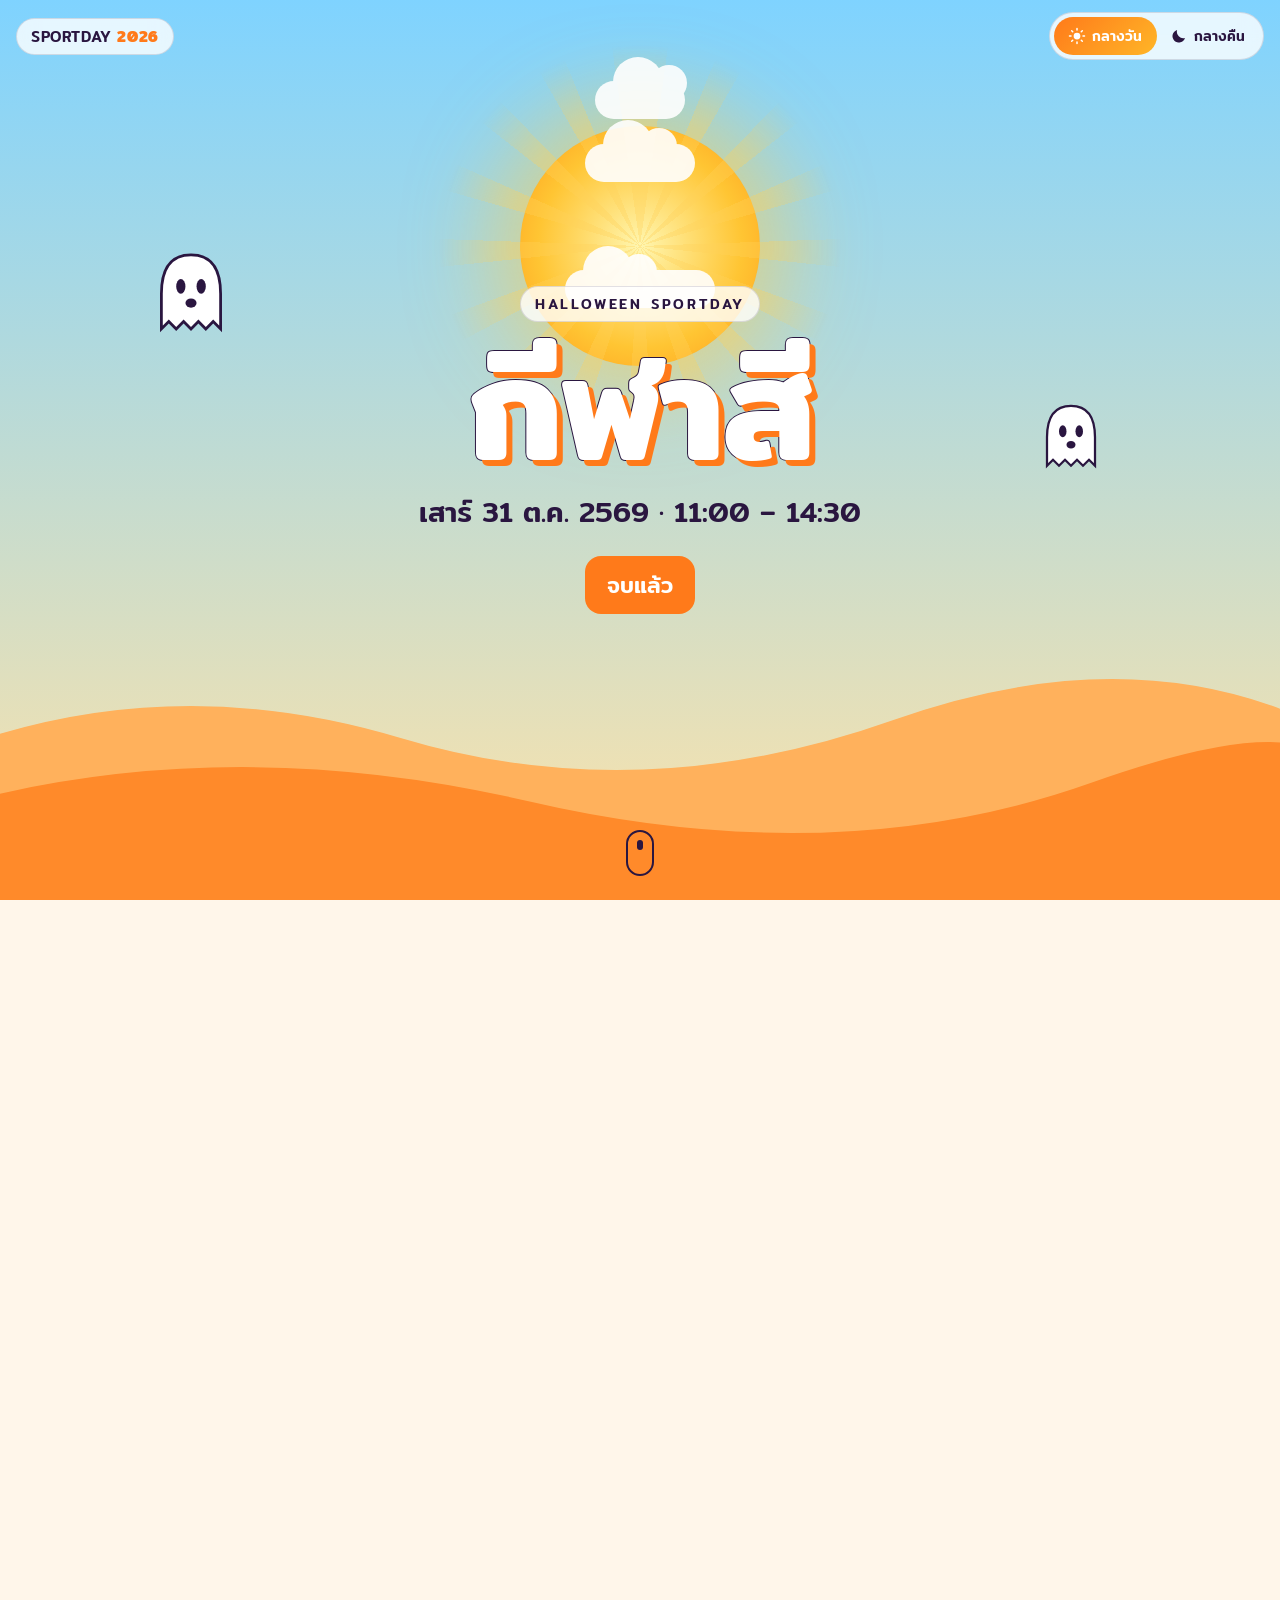
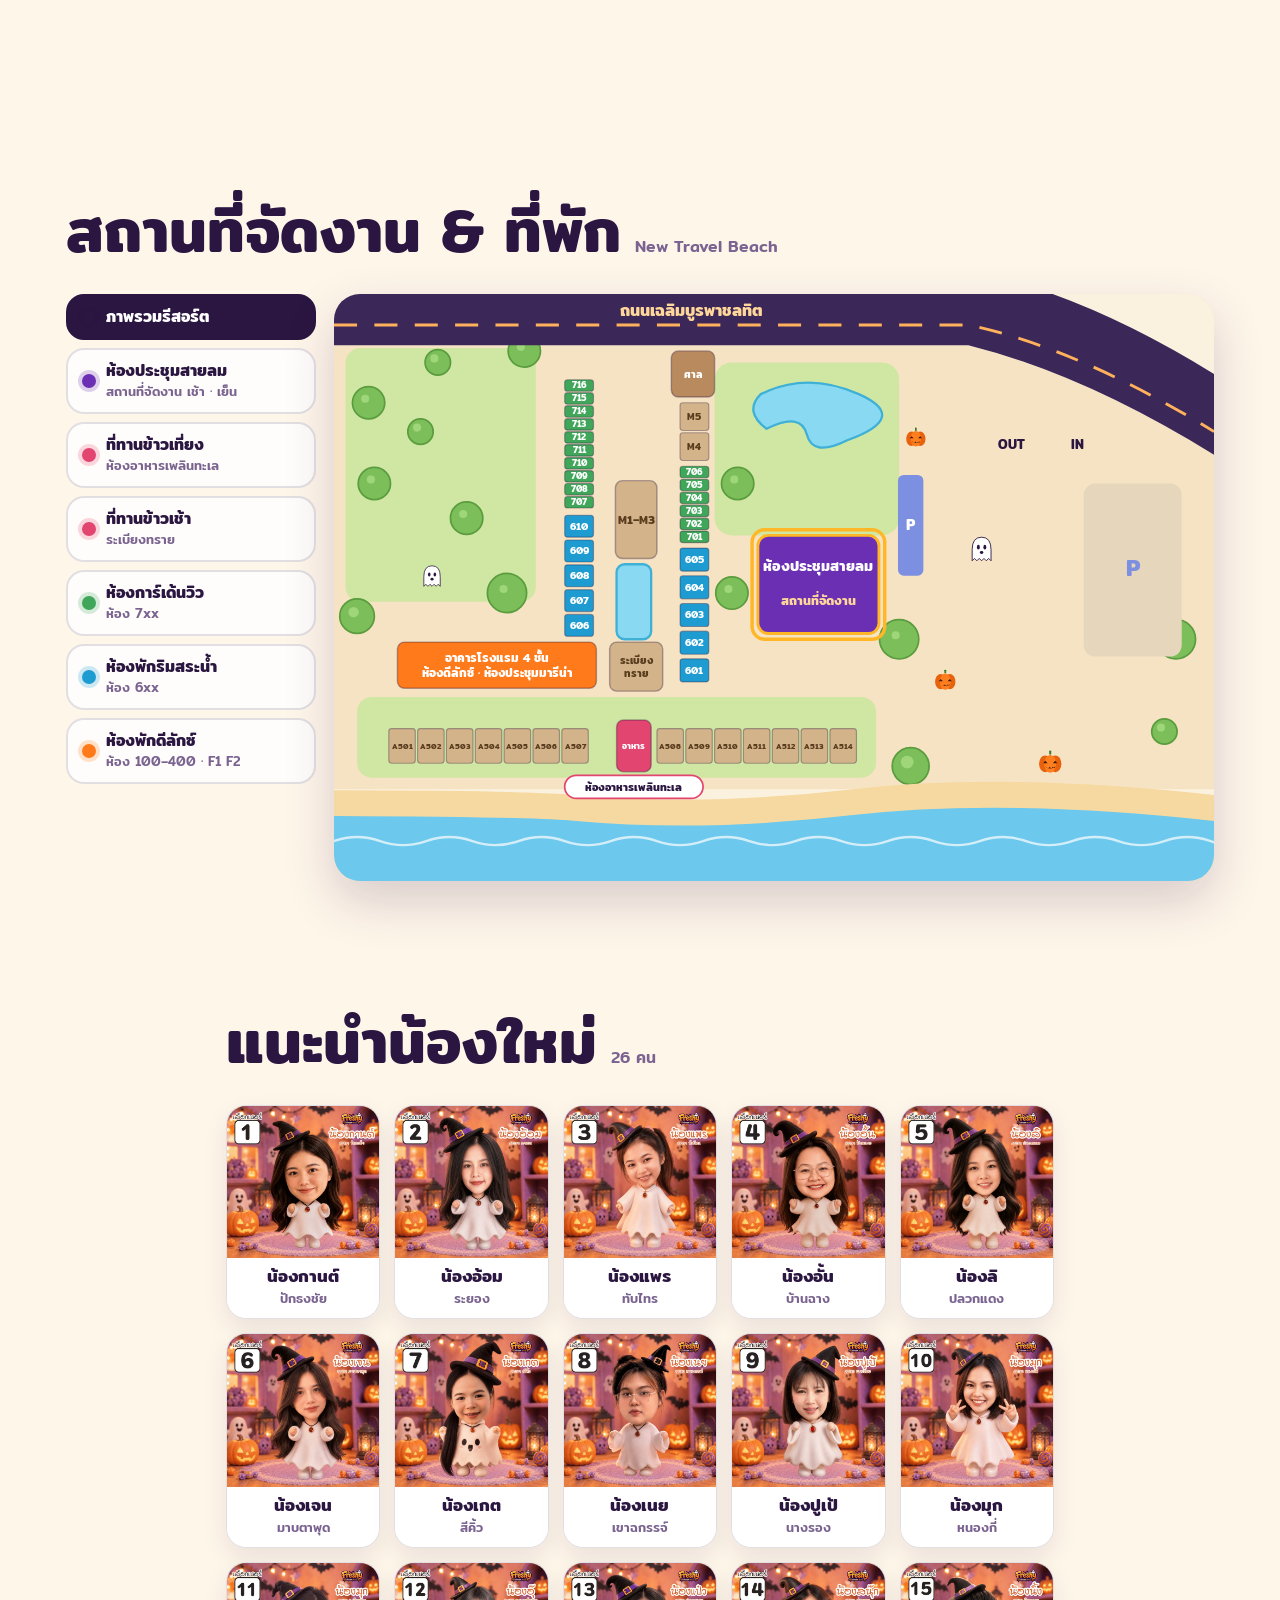
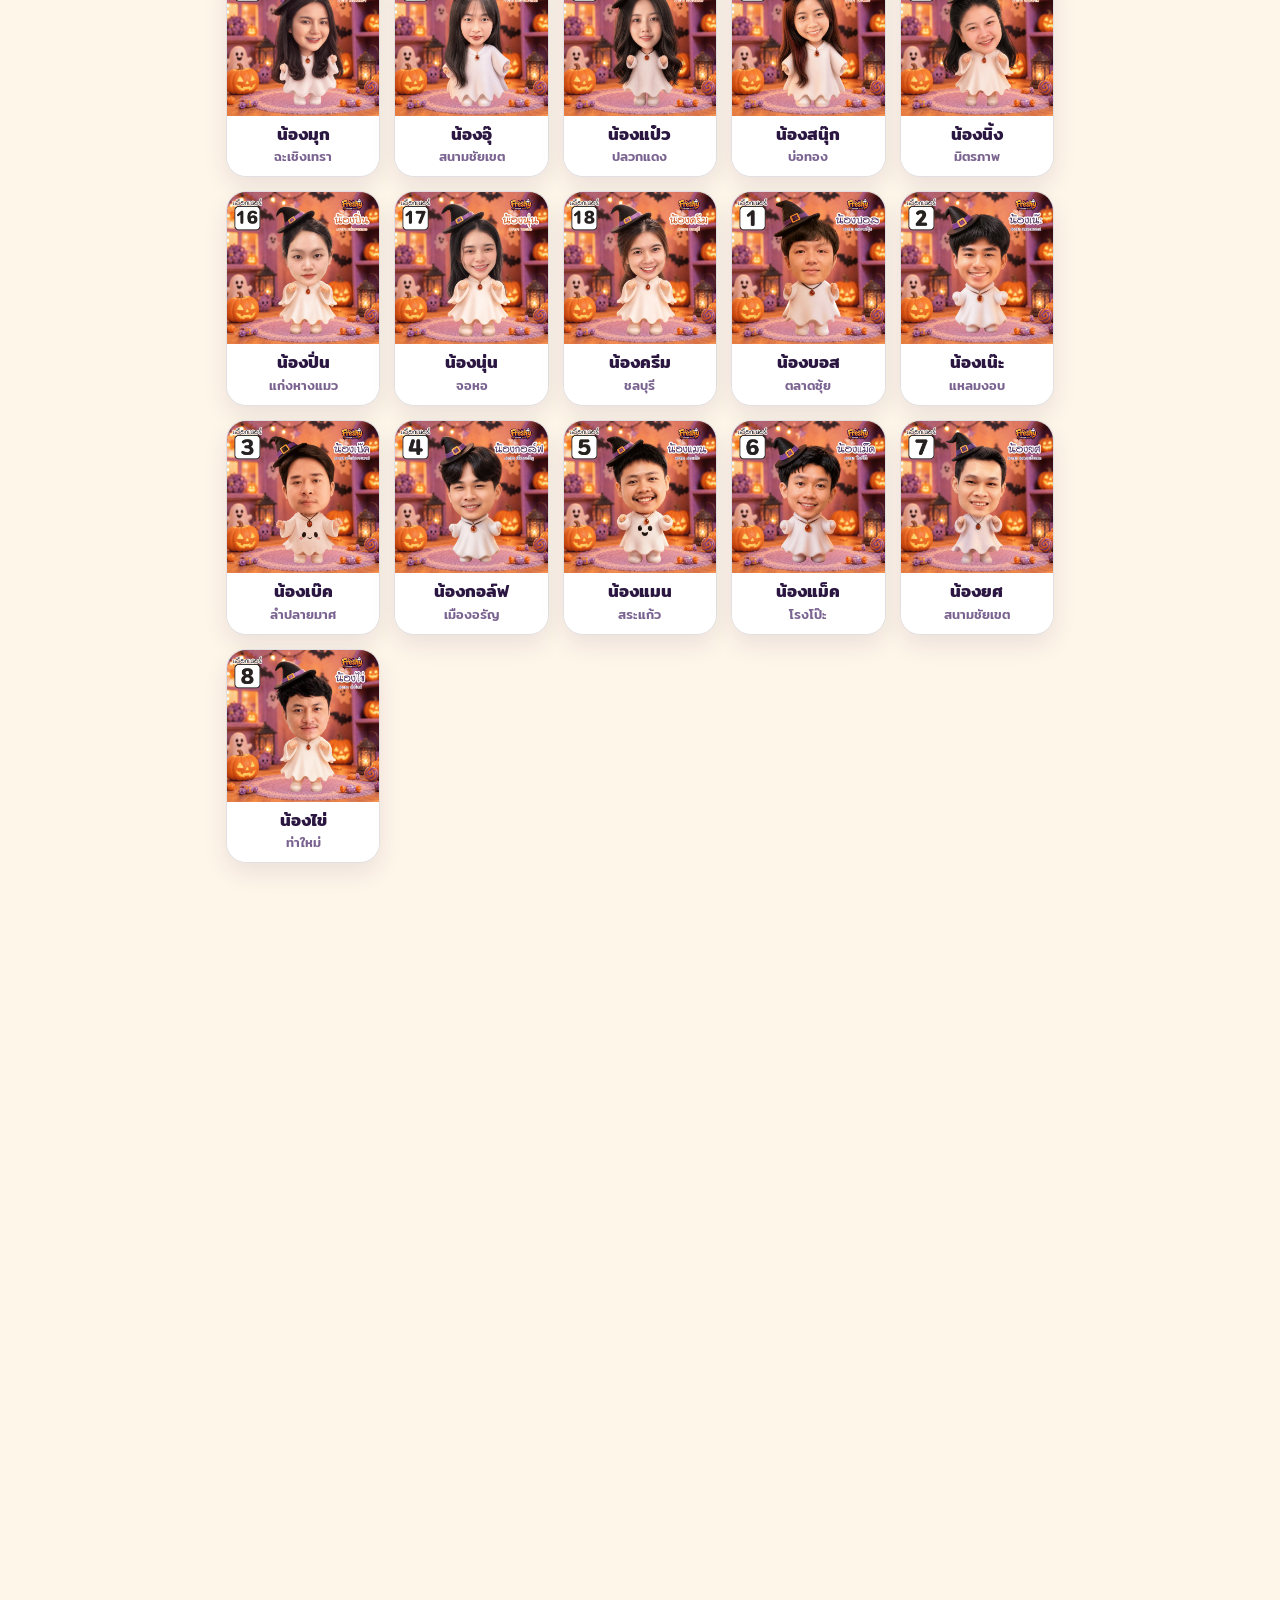
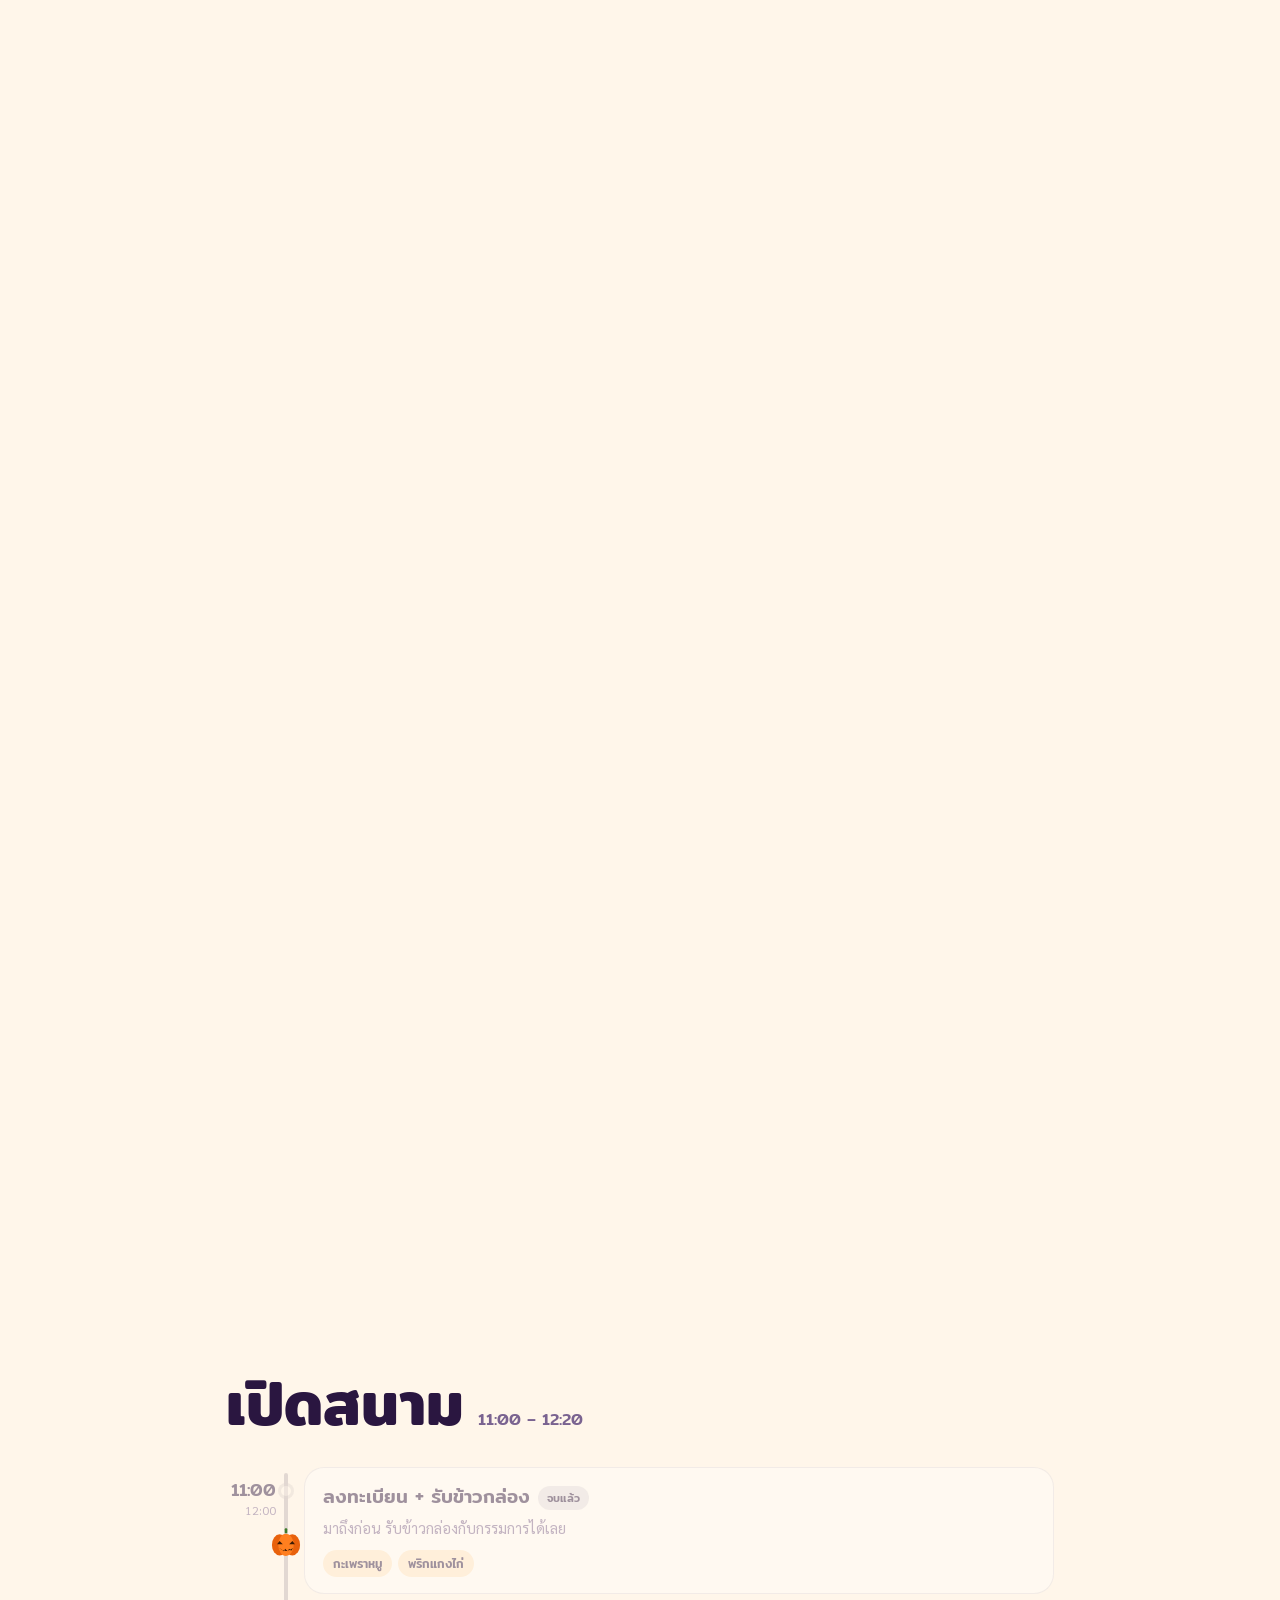
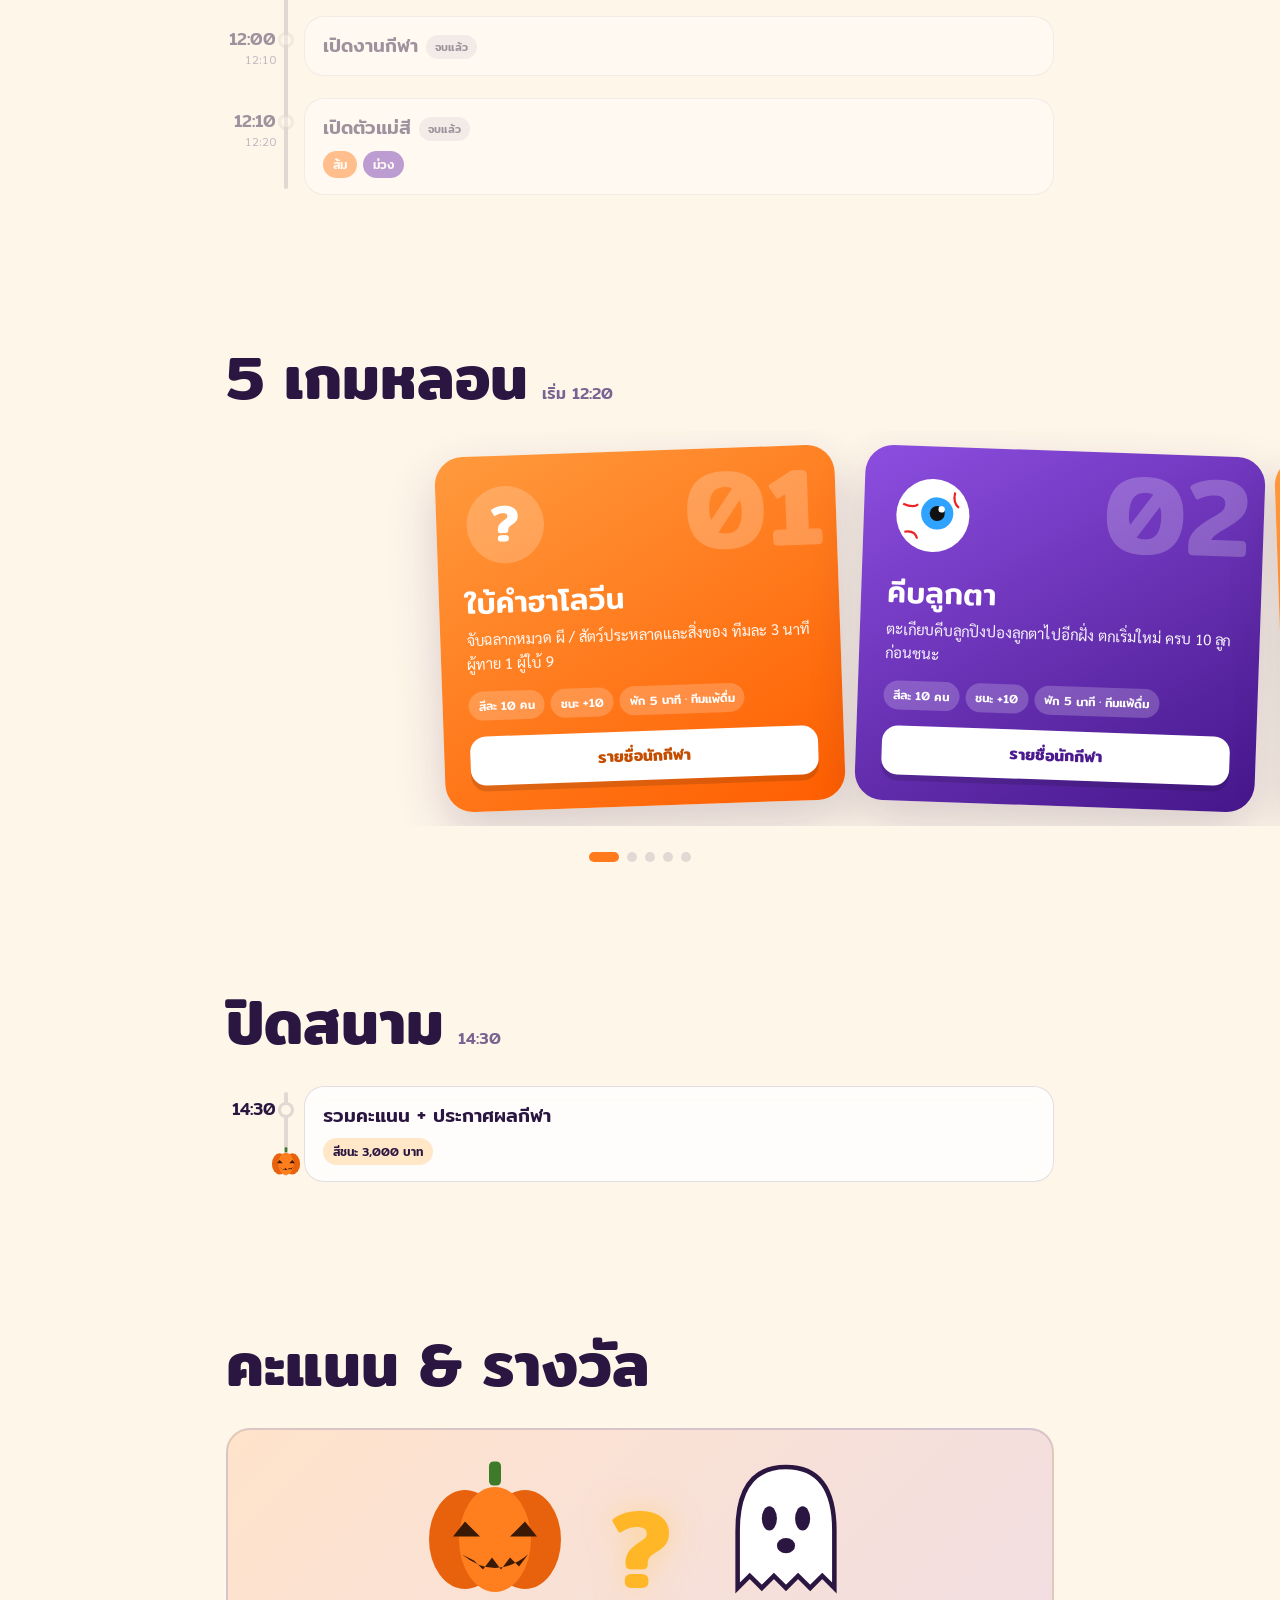
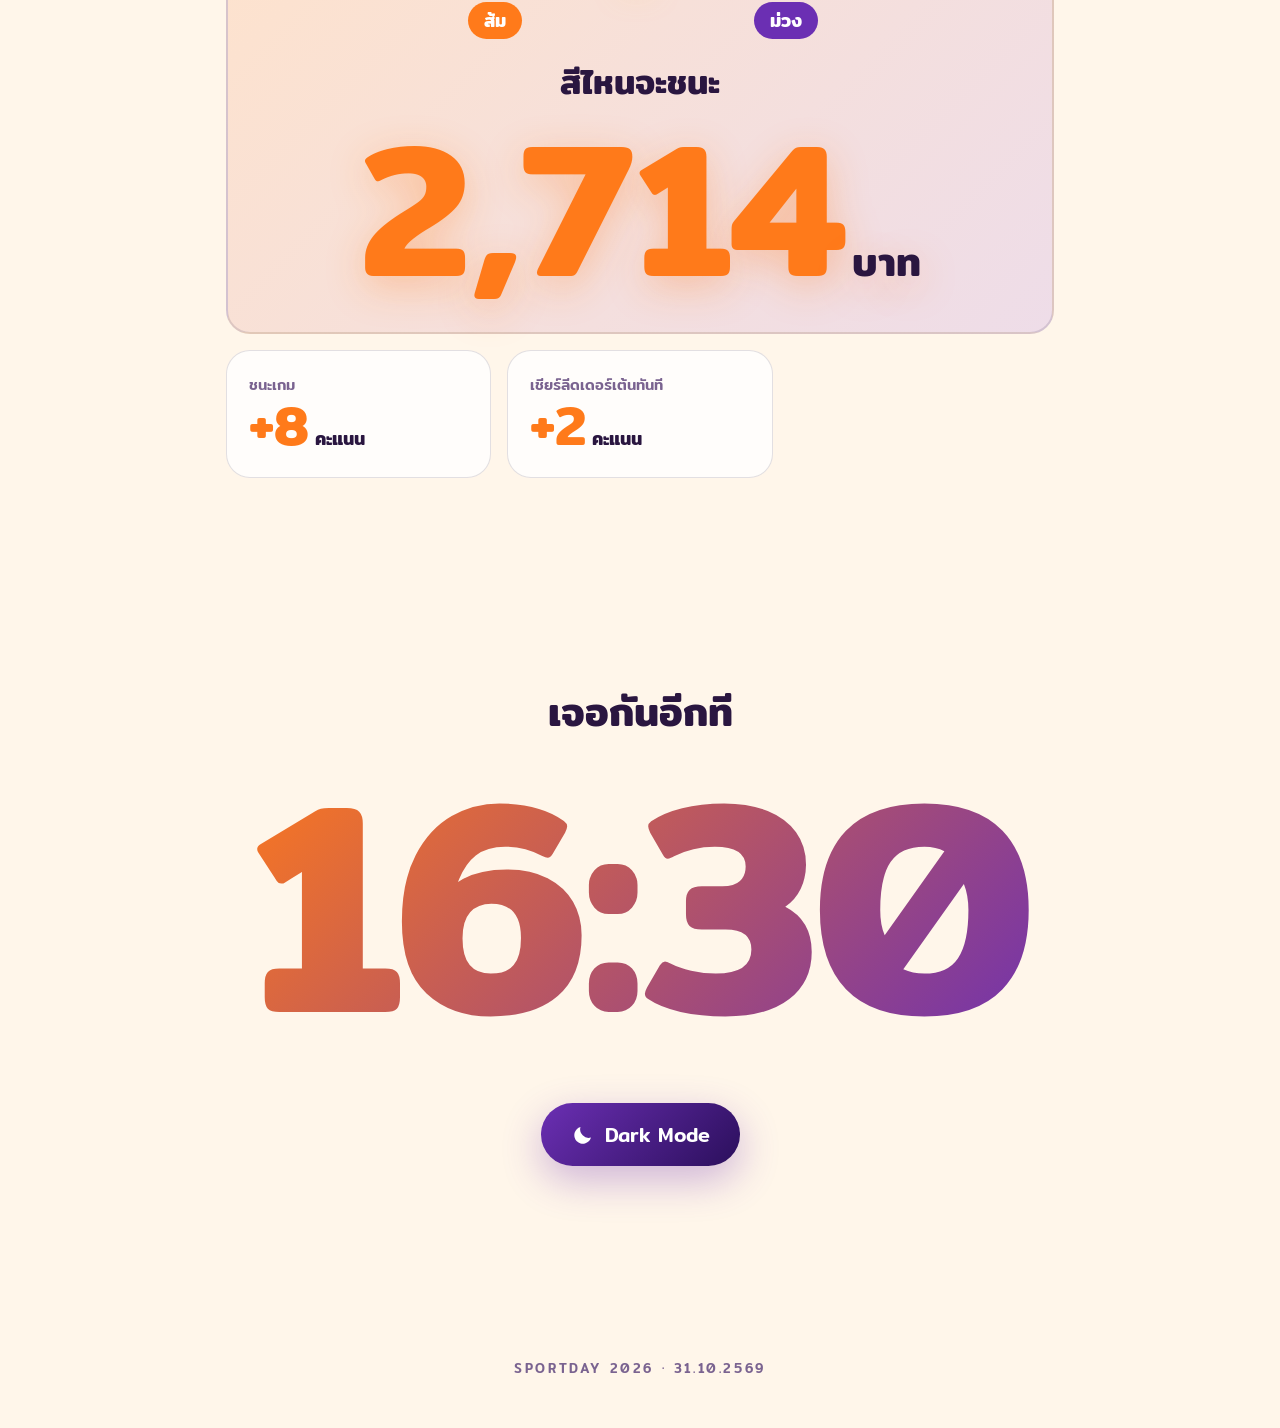
==== commit 832f2209: "Fix date to Saturday 31 Oct and breakfast at ระเบียงทราย Co-Authored-By: Claude Opus 5.5 <noreply@an" ====
--- a/index.html
+++ b/index.html
@@ -575,7 +575,7 @@
       <div class="hero-title">
         <div class="eyebrow">HALLOWEEN SPORTDAY</div>
         <h1 class="split">กีฬาสี</h1>
-        <div class="date">ศุกร์ 31 ต.ค. 2569 · 11:00 – 14:30</div>
+        <div class="date">เสาร์ 31 ต.ค. 2569 · 11:00 – 14:30</div>
         <div class="cd" data-cd="day"></div>
       </div>
       <div class="scrollcue"></div>
@@ -589,7 +589,7 @@
           <button class="on" data-lm="all"><i style="--c:#2a1640"></i><b>ภาพรวมรีสอร์ต</b></button>
           <button data-lm="venue"><i style="--c:#6b2fb3"></i><b>ห้องประชุมสายลม</b><small>สถานที่จัดงาน เช้า · เย็น</small></button>
           <button data-lm="lunch"><i style="--c:#e2456f"></i><b>ที่ทานข้าวเที่ยง</b><small>ห้องอาหารเพลินทะเล</small></button>
-          <button data-lm="breakfast"><i style="--c:#e2456f"></i><b>ที่ทานข้าวเช้า</b><small>ห้องอาหารเพลินทะเล</small></button>
+          <button data-lm="breakfast"><i style="--c:#e2456f"></i><b>ที่ทานข้าวเช้า</b><small>ระเบียงทราย</small></button>
           <button data-lm="garden"><i style="--c:#3fa65a"></i><b>ห้องการ์เด้นวิว</b><small>ห้อง 7xx</small></button>
           <button data-lm="pool"><i style="--c:#1e9bd1"></i><b>ห้องพักริมสระน้ำ</b><small>ห้อง 6xx</small></button>
           <button data-lm="deluxe"><i style="--c:#ff7a1a"></i><b>ห้องพักดีลักซ์</b><small>ห้อง 100–400 · F1 F2</small></button>
@@ -678,7 +678,7 @@
         <div class="eyebrow">HALLOWEEN NIGHT PARTY</div>
         <h1 class="split night-h">100 คืนหลอน</h1>
         <div class="h1-sub">คน ช.ที.เอ็ม</div>
-        <div class="date">ศุกร์ 31 ต.ค. 2569 · 16:30 – 23:00</div>
+        <div class="date">เสาร์ 31 ต.ค. 2569 · 16:30 – 23:00</div>
         <div class="cd" data-cd="night"></div>
       </div>
       <div class="scrollcue" style="border-color:#fff"></div>
@@ -1227,8 +1227,8 @@
     ${bld(585, 100, 75, 80, '#b98a5e', ['ศาล'], 18)}
     ${bld(488, 325, 72, 135, PLAIN, ['M1–M3'], 20, '', '#5a3d1e')}
     ${bld(110, 605, 345, 80, '#ff7a1a', ['อาคารโรงแรม 4 ชั้น', 'ห้องดีลักซ์ · ห้องประชุมมารีน่า'], 21, 'class="pick tower" data-lm="deluxe"')}
-    ${bld(478, 605, 92, 85, PLAIN, ['ระเบียง', 'ทราย'], 18, '', '#5a3d1e')}
-    <g class="pick" data-lm="lunch breakfast"><rect x="490" y="740" width="60" height="90" rx="12" fill="#e2456f" stroke="#2a1640" stroke-opacity=".35" stroke-width="2.5"/><text x="520" y="790" text-anchor="middle" font-size="15" font-weight="600" fill="#fff">อาหาร</text>
+    ${bld(478, 605, 92, 85, PLAIN, ['ระเบียง', 'ทราย'], 18, 'class="pick" data-lm="breakfast"', '#5a3d1e')}
+    <g class="pick" data-lm="lunch"><rect x="490" y="740" width="60" height="90" rx="12" fill="#e2456f" stroke="#2a1640" stroke-opacity=".35" stroke-width="2.5"/><text x="520" y="790" text-anchor="middle" font-size="15" font-weight="600" fill="#fff">อาหาร</text>
       <rect x="400" y="836" width="240" height="40" rx="20" fill="#fff" stroke="#e2456f" stroke-width="3"/>
       <text x="520" y="863" text-anchor="middle" font-size="19" font-weight="600" fill="#2a1640">ห้องอาหารเพลินทะเล</text></g>
     <g class="pick" data-lm="venue"><rect class="venue-ring" x="725" y="410" width="230" height="190" rx="22" fill="none" stroke="#ffb627" stroke-width="6"/>
@@ -1265,7 +1265,7 @@
 const hotelView = $('.hotel-view'), hotelMap = $('.hotel-map'), zoomBtn = $('.zoom-btn'), found = $('.found');
 const FULL = [0, 60, 1526, 900];
 const LM = {
-  all: FULL, venue: [680, 360, 330, 290], lunch: [390, 700, 280, 200], breakfast: [390, 700, 280, 200],
+  all: FULL, venue: [680, 360, 330, 290], lunch: [390, 700, 280, 200], breakfast: [384, 548, 280, 200],
   garden: [350, 110, 360, 360], pool: [350, 350, 360, 380], deluxe: null,
 };
 let vb = FULL.slice(), target = FULL, anim = 0, focusBox = null;
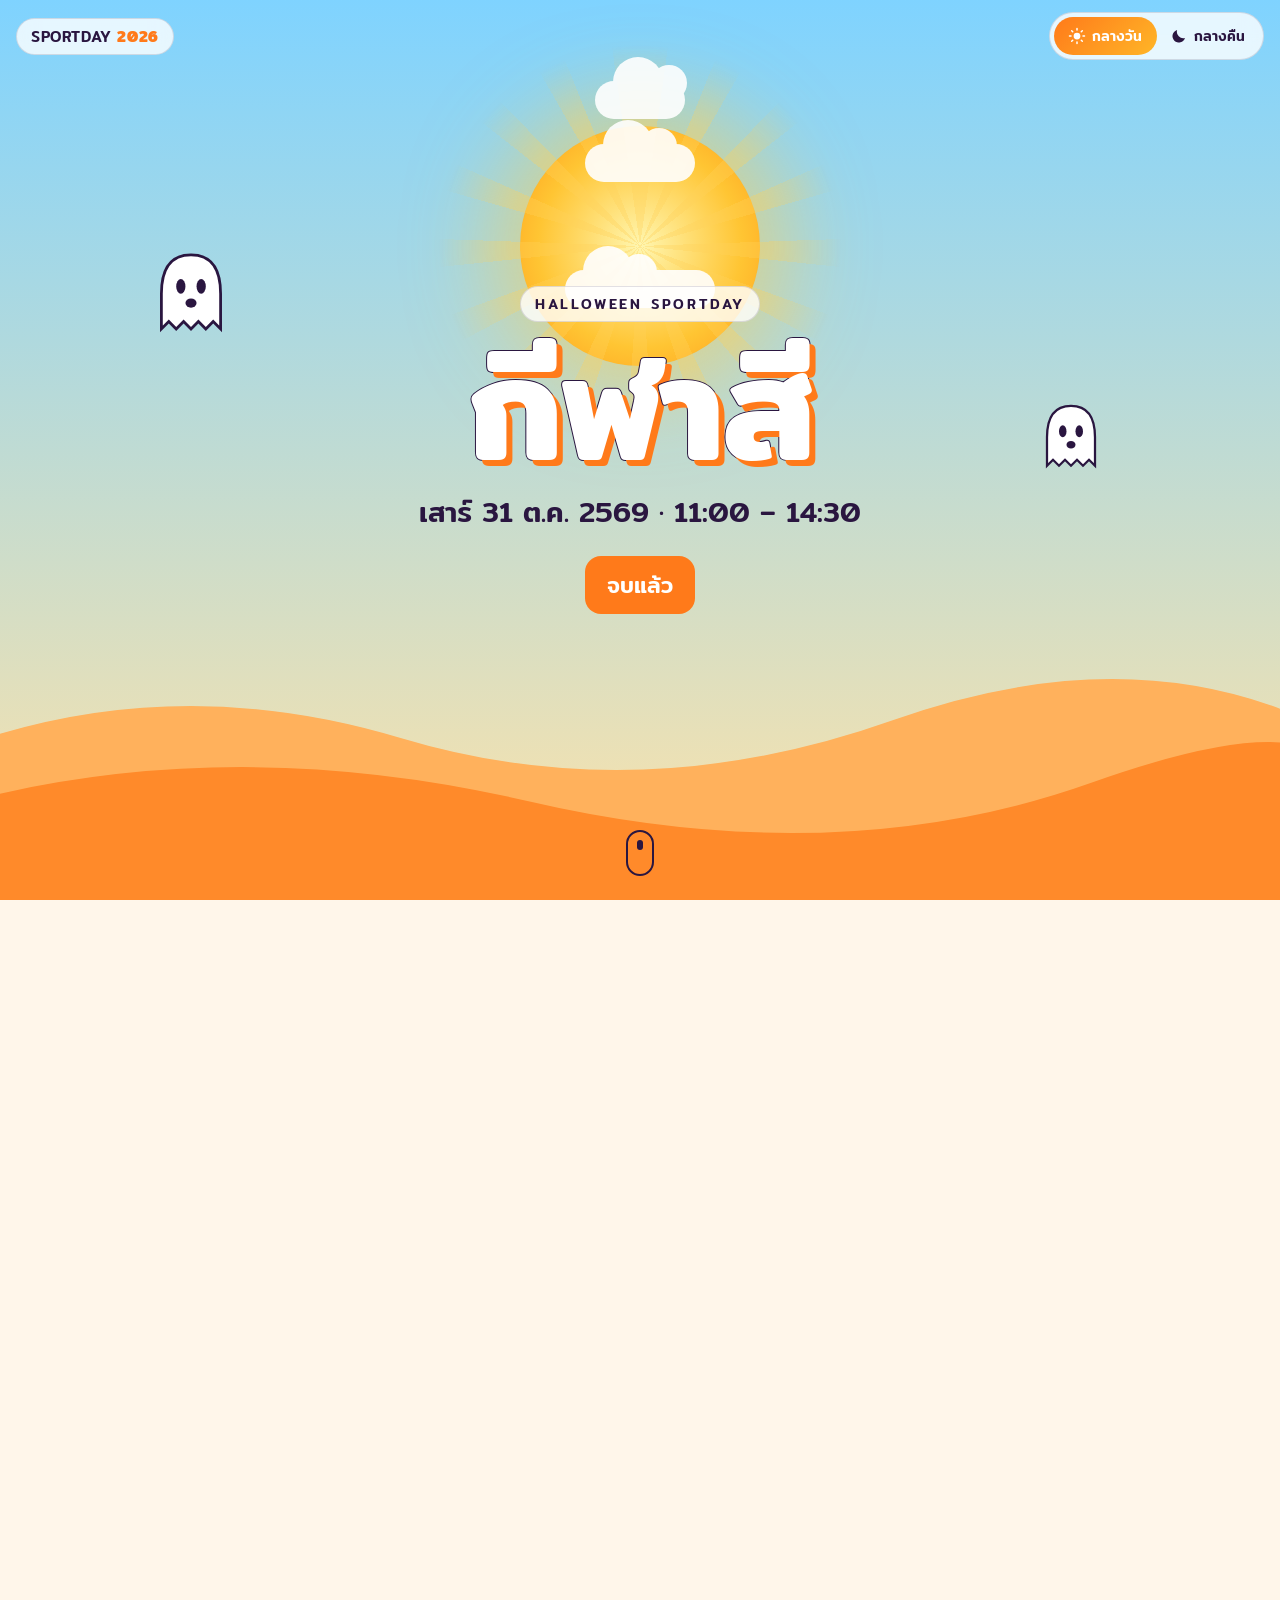
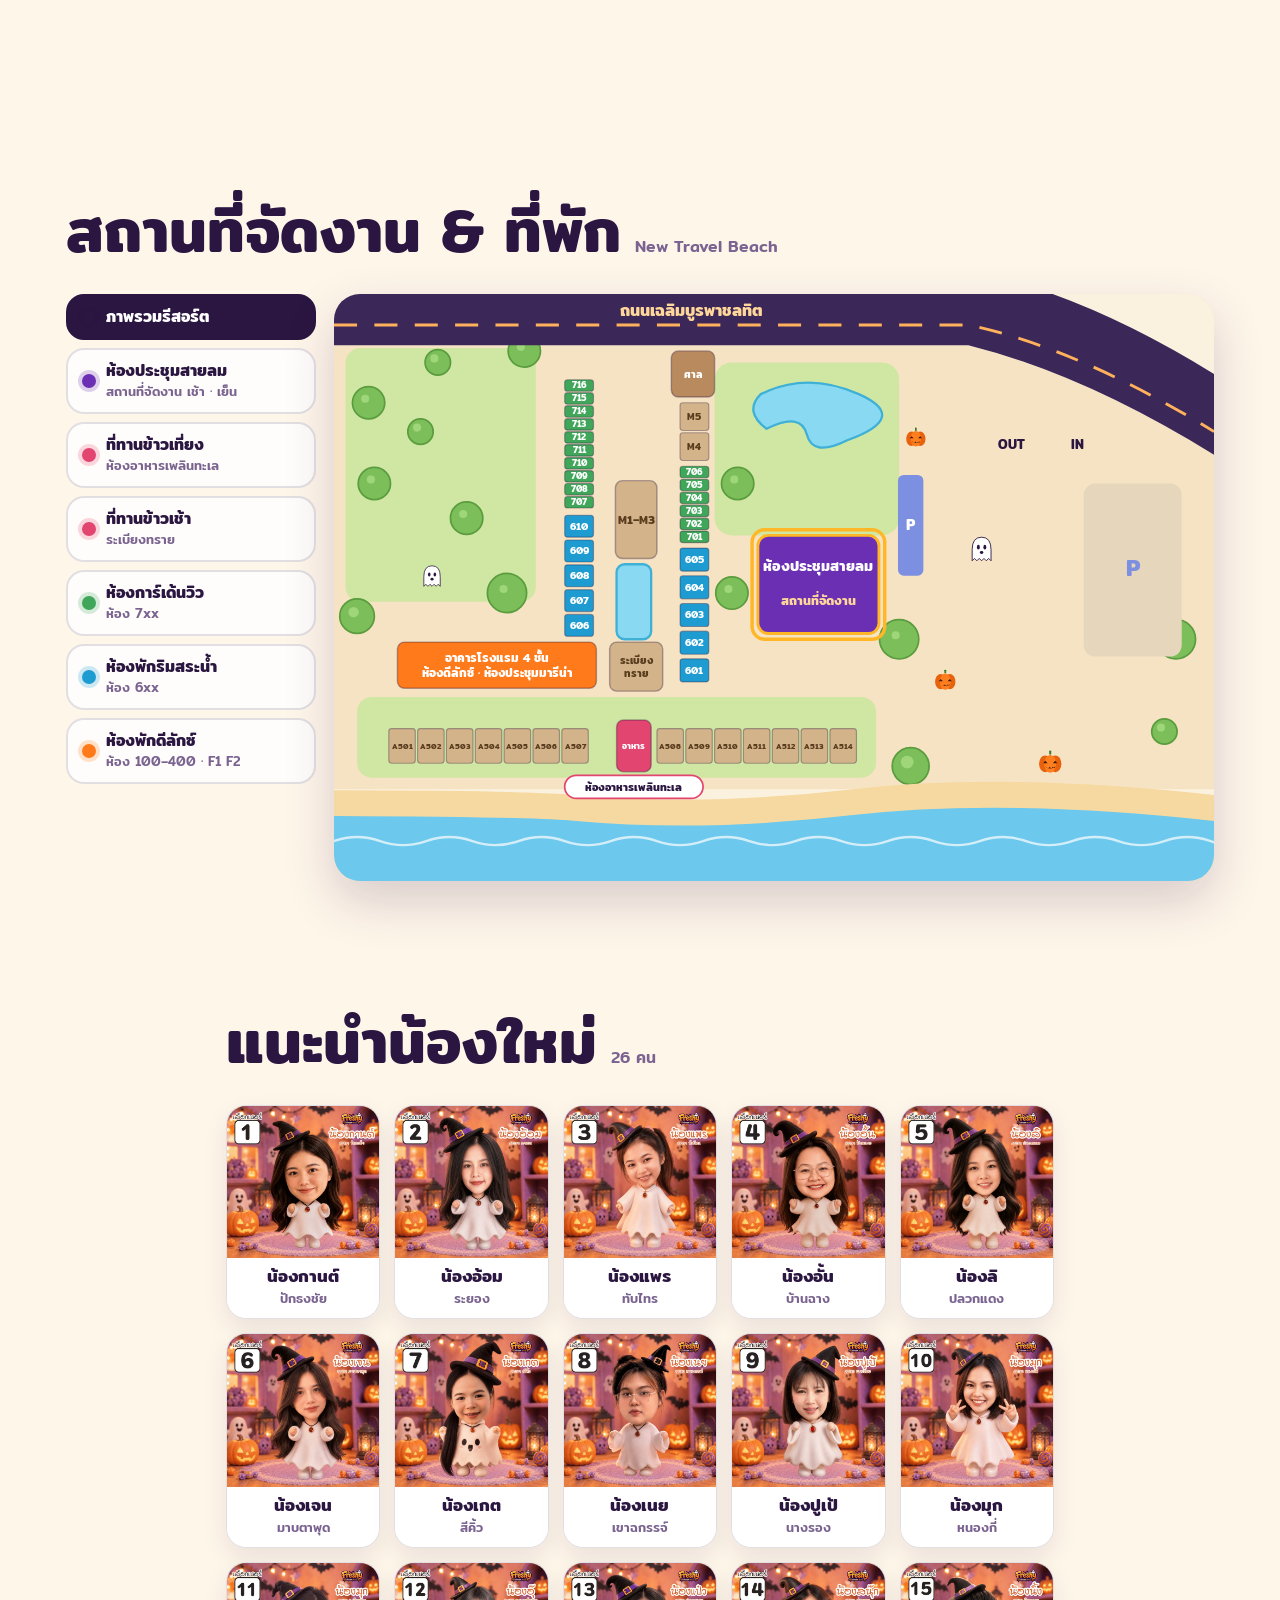
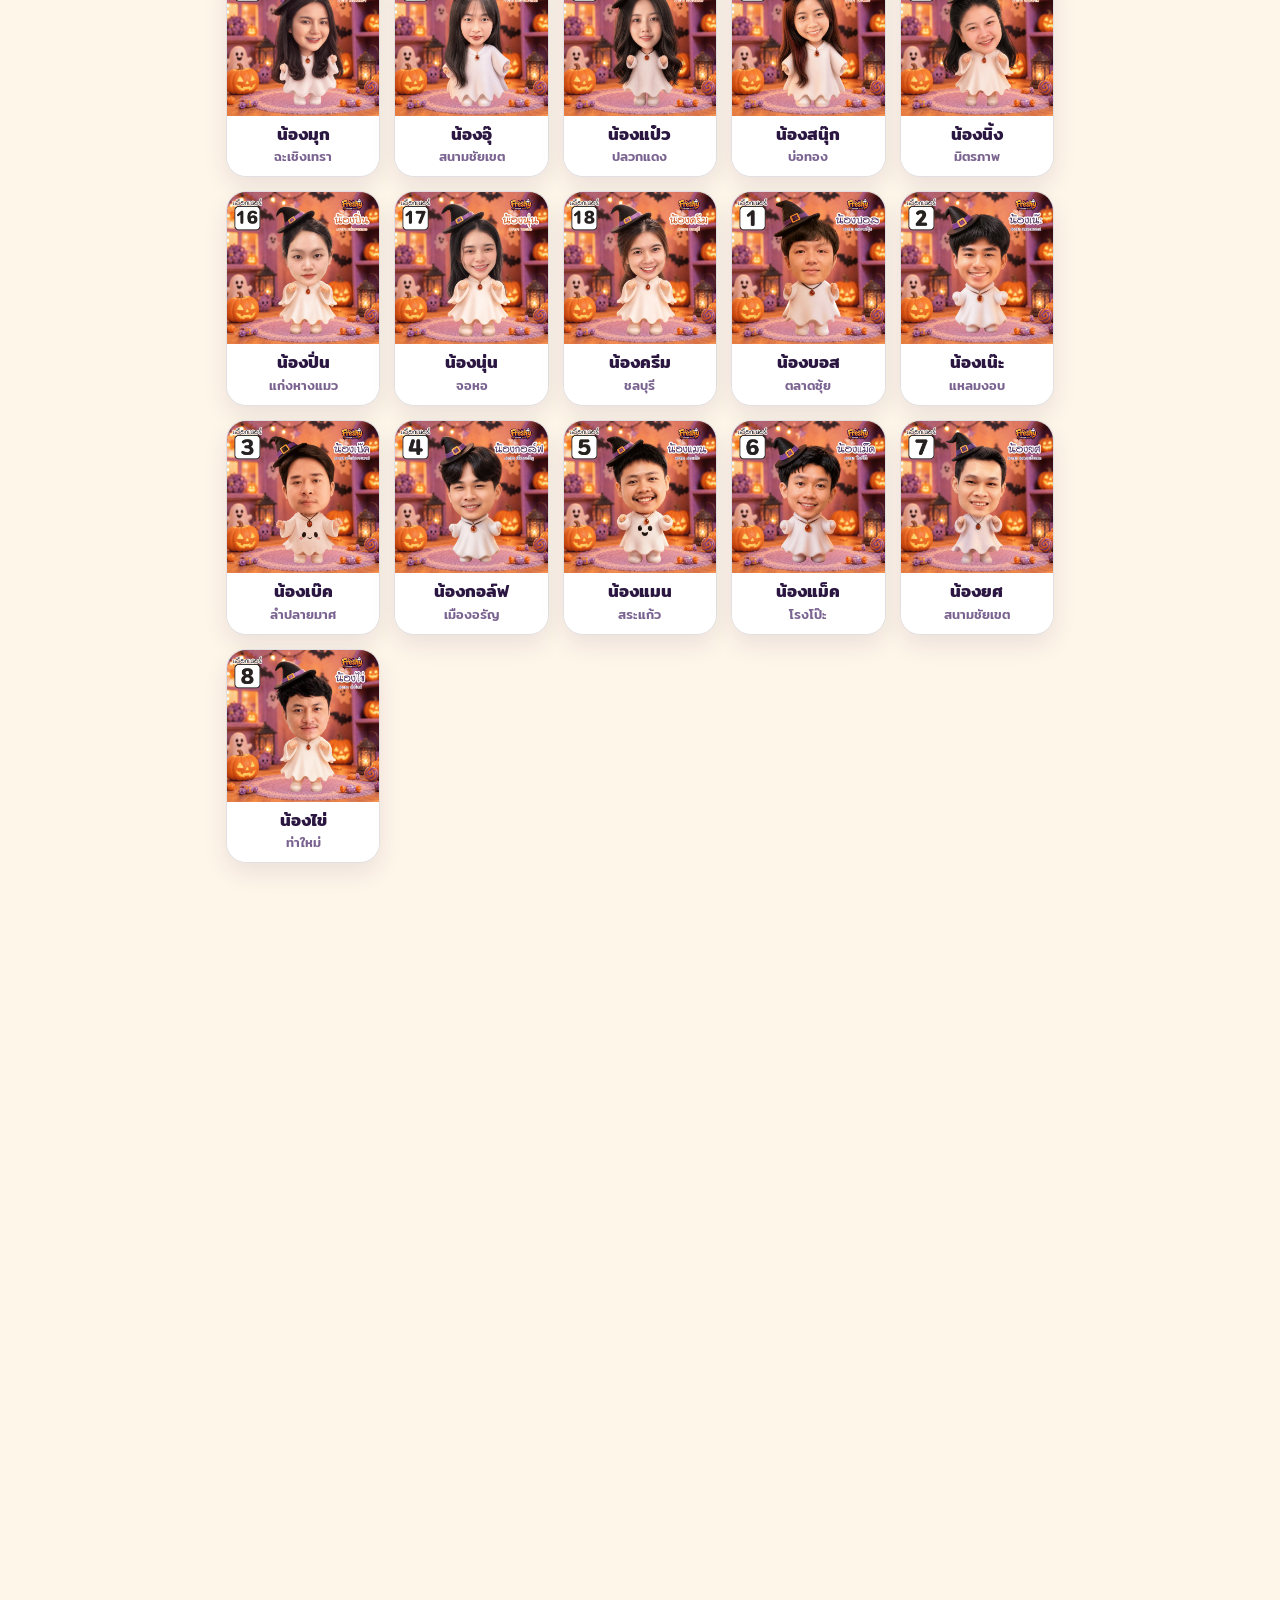
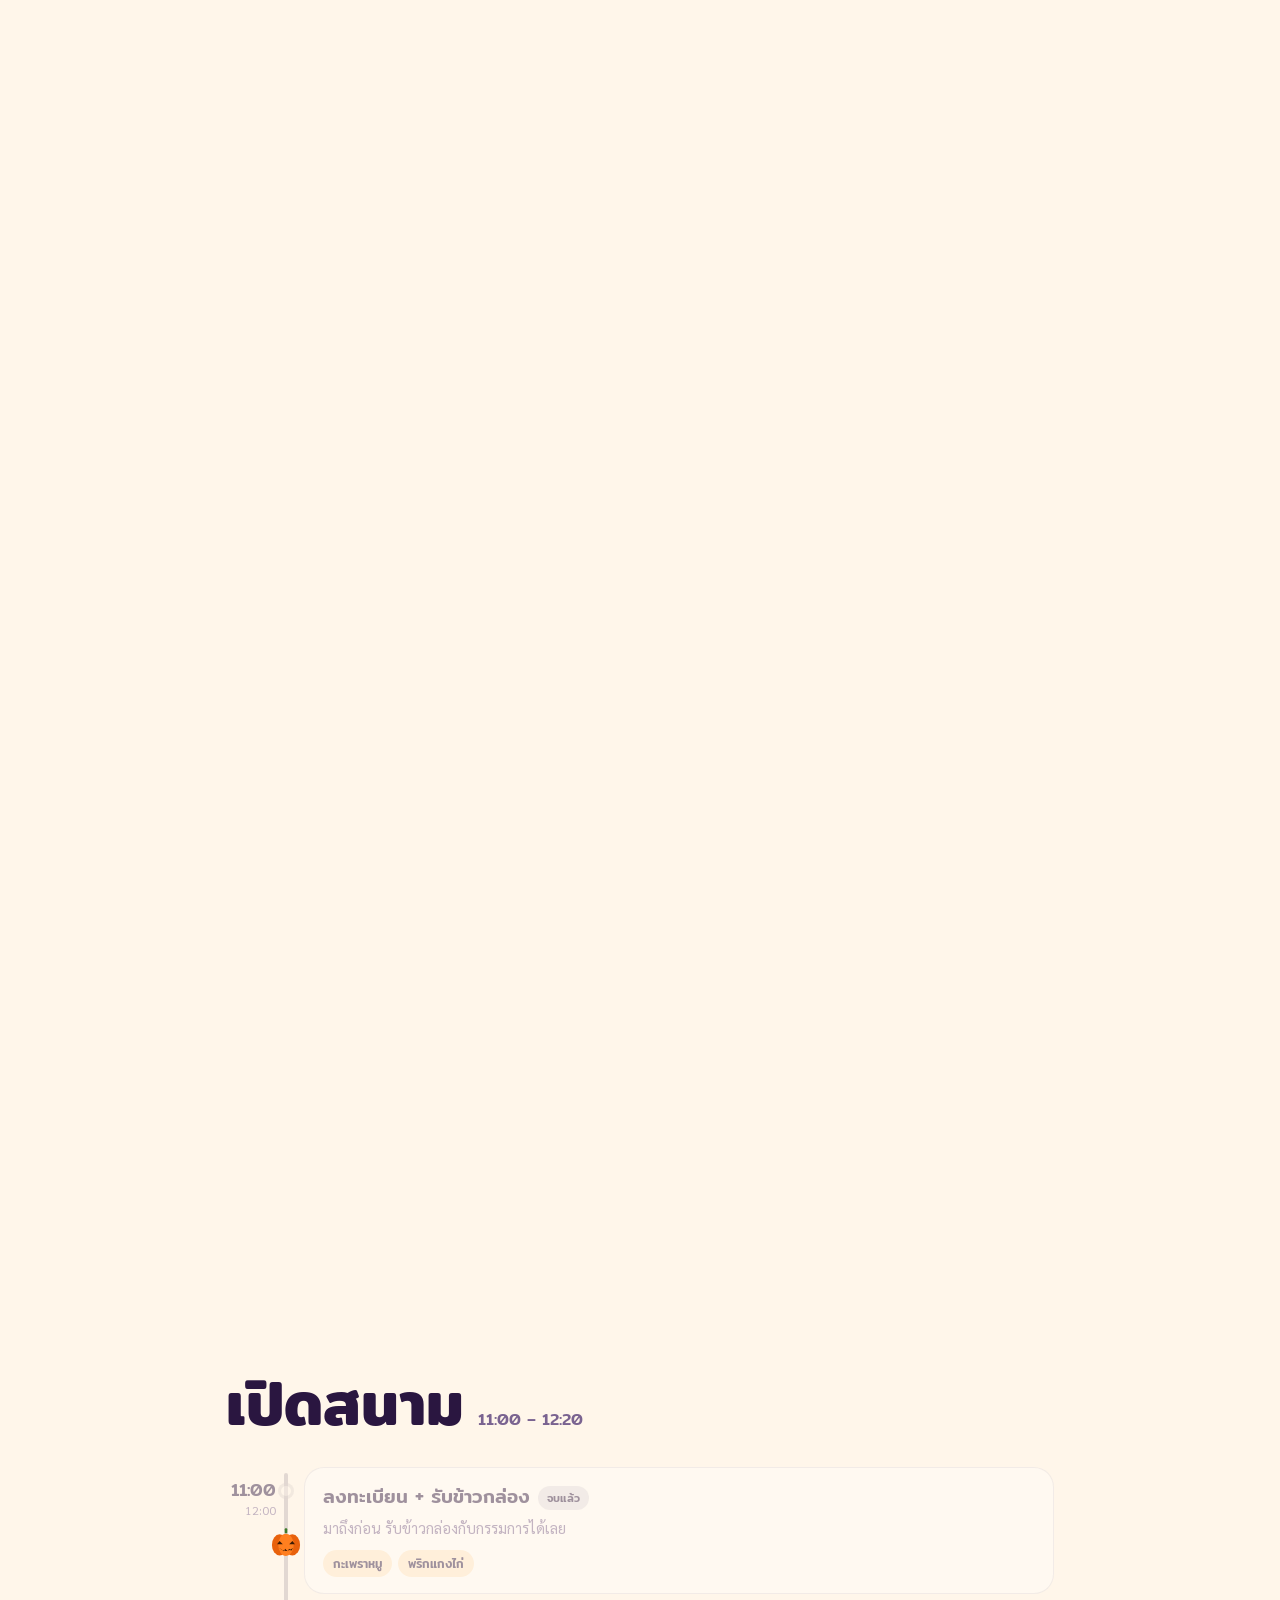
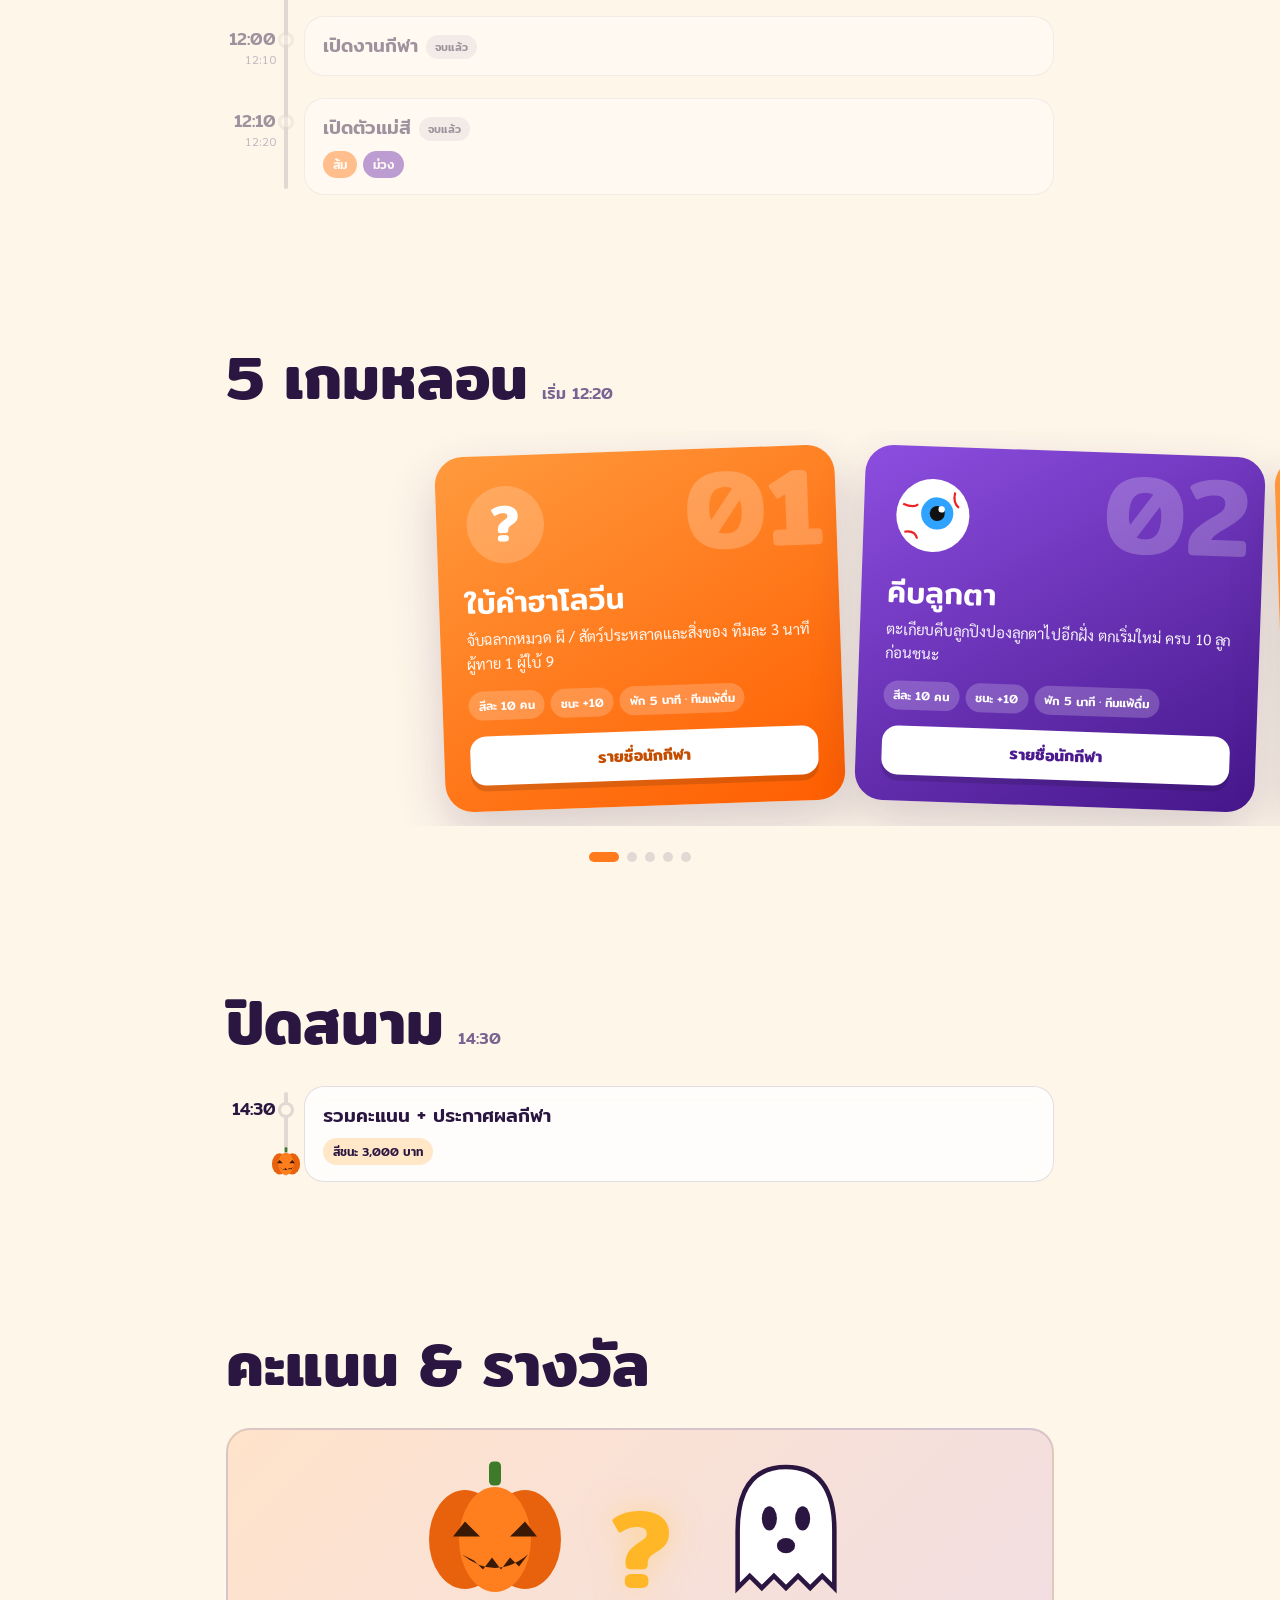
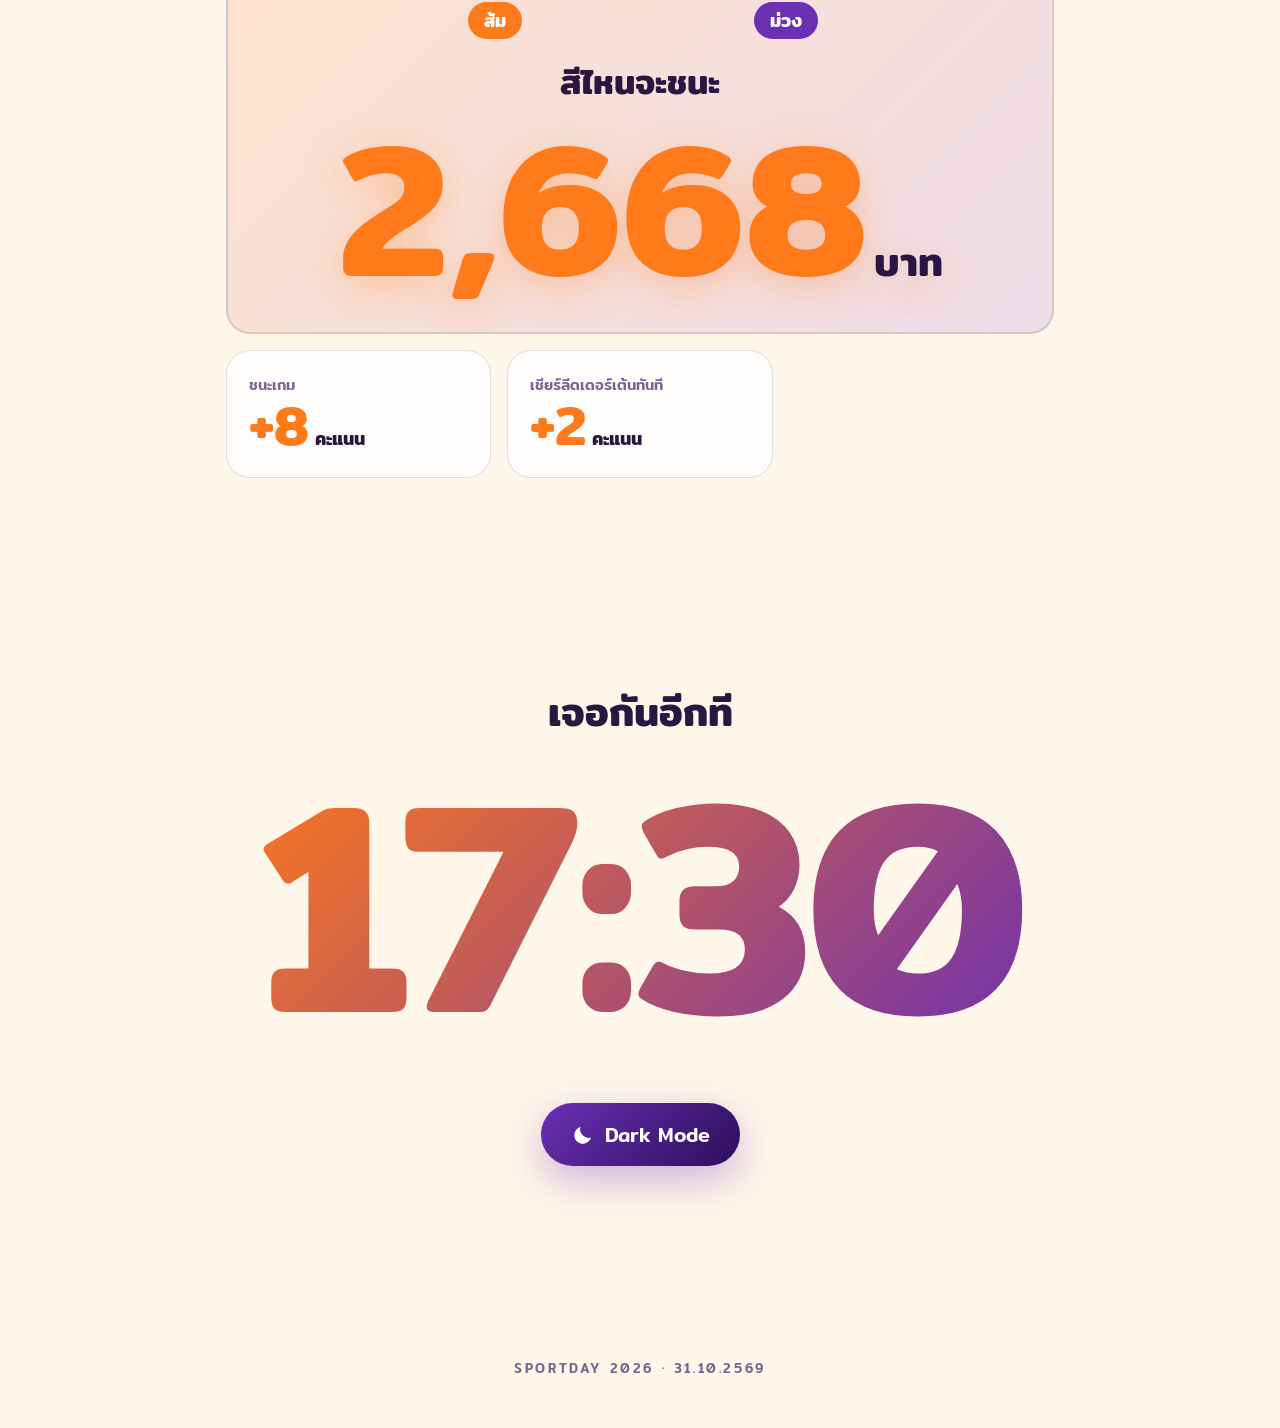
==== commit a197e1e4: "Schedule: evening starts 17:30, photobooth 17:30-19:00 and 20:00-21:30 Co-Authored-By: Claude Opus 5" ====
--- a/index.html
+++ b/index.html
@@ -657,7 +657,7 @@
   <section class="end">
     <div>
       <div class="lbl">เจอกันอีกที</div>
-      <div class="big see">16:30</div>
+      <div class="big see">17:30</div>
       <button class="go" data-to="night"><svg><use href="#i-moon"/></svg>Dark Mode</button>
     </div>
   </section>
@@ -678,7 +678,7 @@
         <div class="eyebrow">HALLOWEEN NIGHT PARTY</div>
         <h1 class="split night-h">100 คืนหลอน</h1>
         <div class="h1-sub">คน ช.ที.เอ็ม</div>
-        <div class="date">เสาร์ 31 ต.ค. 2569 · 16:30 – 23:00</div>
+        <div class="date">เสาร์ 31 ต.ค. 2569 · 17:30 – 23:00</div>
         <div class="cd" data-cd="night"></div>
       </div>
       <div class="scrollcue" style="border-color:#fff"></div>
@@ -688,7 +688,7 @@
   <section class="route">
     <svg class="road"><path class="base"/><path class="dash"/><path class="done"/></svg>
     <div class="stop"><div class="box reg">
-      <div class="big-t">16:30</div>
+      <div class="big-t">17:30</div>
       <div class="big-l">เริ่มลงทะเบียน</div>
       <div class="yant-row"><svg class="yant" viewBox="0 0 40 70"><rect x="2" y="2" width="36" height="66" rx="2" fill="#ffd84a" stroke="#c4122a" stroke-width="2"/><path d="M10 12h20M20 12v14M11 22q9 8 18 0M12 34c6-6 10 6 16 0M20 30v26M12 46h16M14 56q6 6 12 0" stroke="#c4122a" stroke-width="2.4" fill="none" stroke-linecap="round"/></svg><span>รับยันต์กันผีจุดลงทะเบียน</span></div>
     </div></div>
@@ -740,7 +740,7 @@
           <img src="assets/photobooth-4.jpg" alt="" style="--k:1">
           <img src="assets/photobooth-5.jpg" alt="" style="--k:2">
         </div>
-        <h3>Photobooth</h3><div class="tags"><span class="tag o">16:30 – 19:30</span></div>
+        <h3>Photobooth</h3><div class="tags"><span class="tag o">17:30 – 19:00</span><span class="tag o">20:00 – 21:30</span></div>
         <p class="ft-txt">ถ่ายไม่อั้น มีให้เลือก 5 แบบ แต่มาช้า ระวังคนเยอะน้าา</p>
         <p class="ft-txt">จิ้มที่ภาพเพื่อดูแบบได้เลย</p>
       </div>
@@ -1018,7 +1018,7 @@
   { t: 'สเตชั่นแอลกอฮอล์', s: 'เอาขวดเปล่ามาแลก', g: 'liquor', box: [-170, 300, 700, 330], a: stationTop('liquor') },
   { t: 'เบียร์สดสิงห์', s: 'เอาเหยือกเปล่ามาเติม', g: 'beer', box: [-170, 600, 700, 330], a: stationTop('beer') },
   { t: 'น้ำแข็ง', g: 'ice', box: [-170, 1000, 700, 330], a: stationTop('ice') },
-  { t: 'Photobooth', s: '16:30 – 19:30', g: 'booth', box: [580, 770, 700, 330], a: stationTop('booth') },
+  { t: 'Photobooth', s: '17:30 – 19:00\n20:00 – 21:30', g: 'booth', box: [580, 770, 700, 330], a: stationTop('booth') },
   { t: 'Backdrop', g: 'backdrop', box: [580, 1020, 700, 330], a: stationTop('backdrop') },
   { t: 'ผังห้องจัดเลี้ยง', box: HALL_FULL },
 ];
@@ -1153,7 +1153,7 @@
 $$('.tl-item,.prize,.ft-card,.hotel-map,.newbies').forEach(el => io.observe(el));
 
 /* ---------- live status + countdown ---------- */
-const RANGE = { day: ['11:00', '14:30'], night: ['16:30', '23:00'] };
+const RANGE = { day: ['11:00', '14:30'], night: ['17:30', '23:00'] };
 function tick() {
   const now = Date.now();
   $$('.tl-item').forEach(li => {
